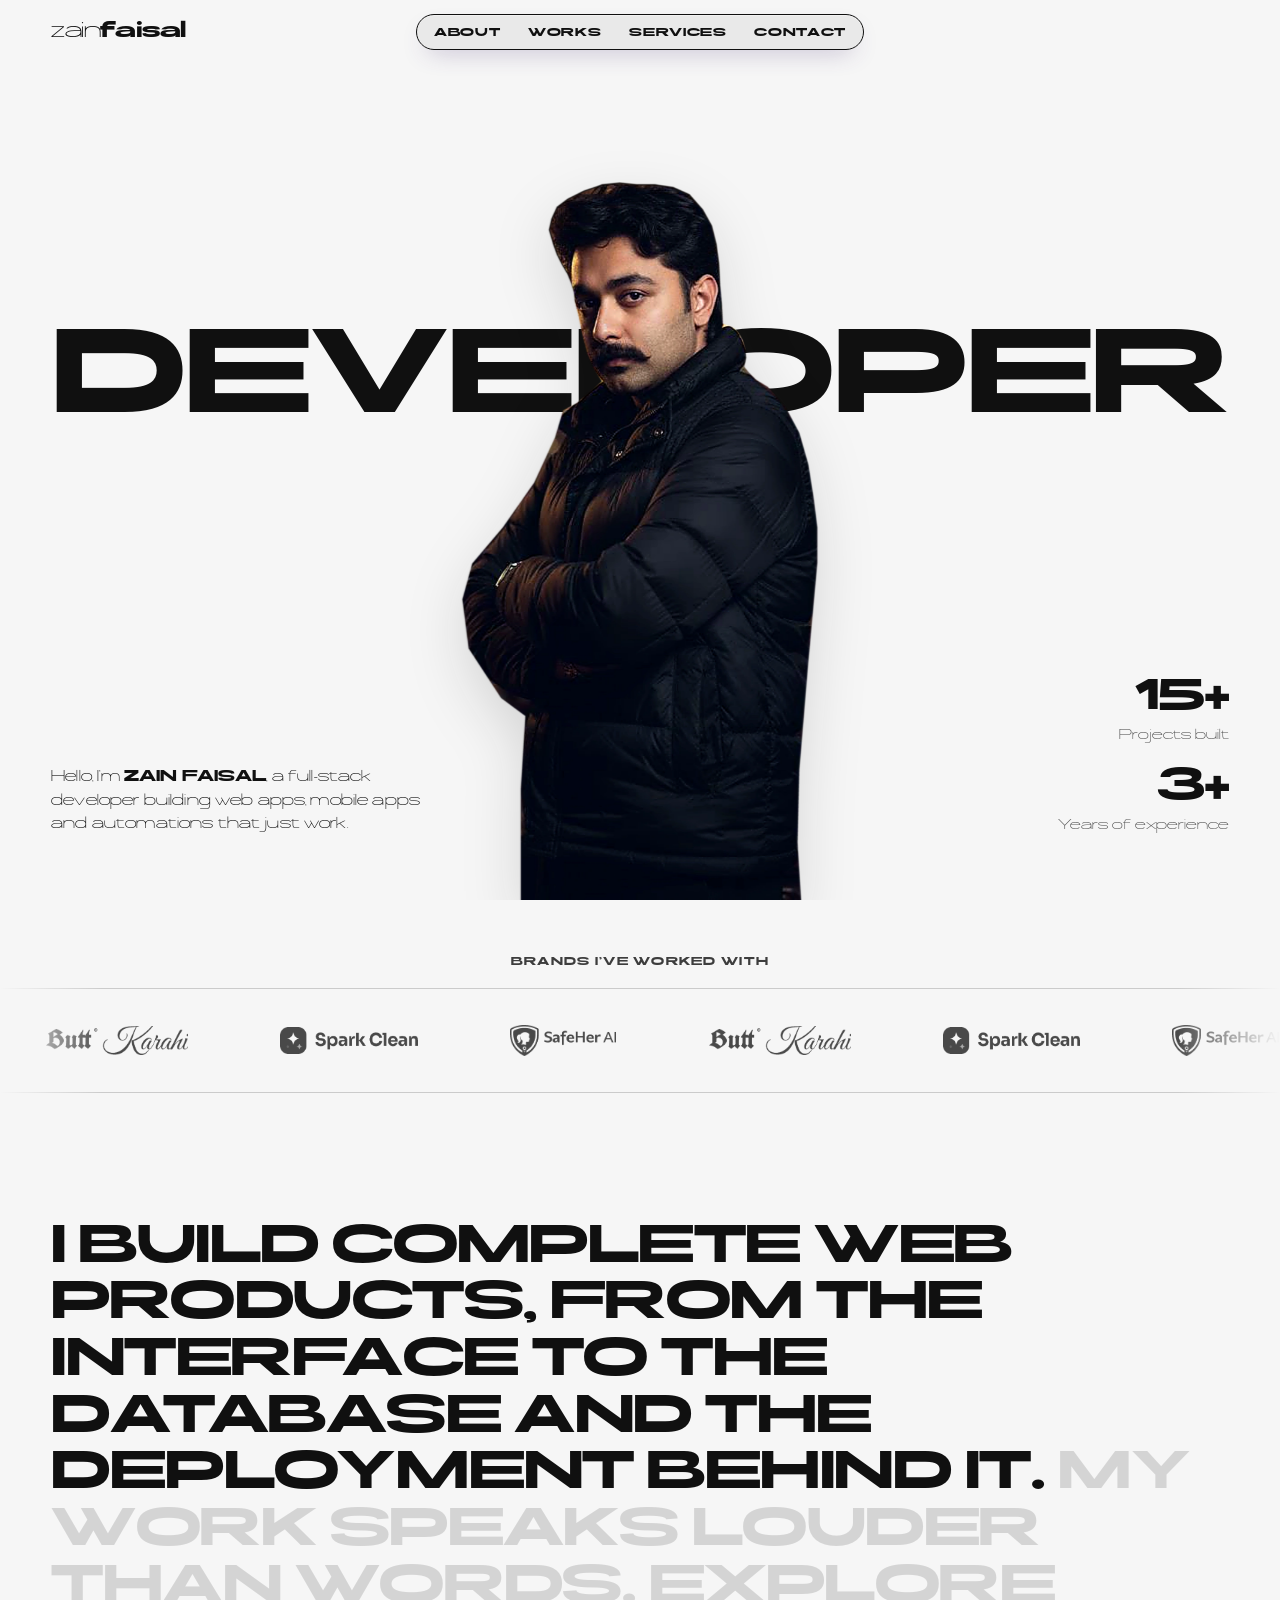
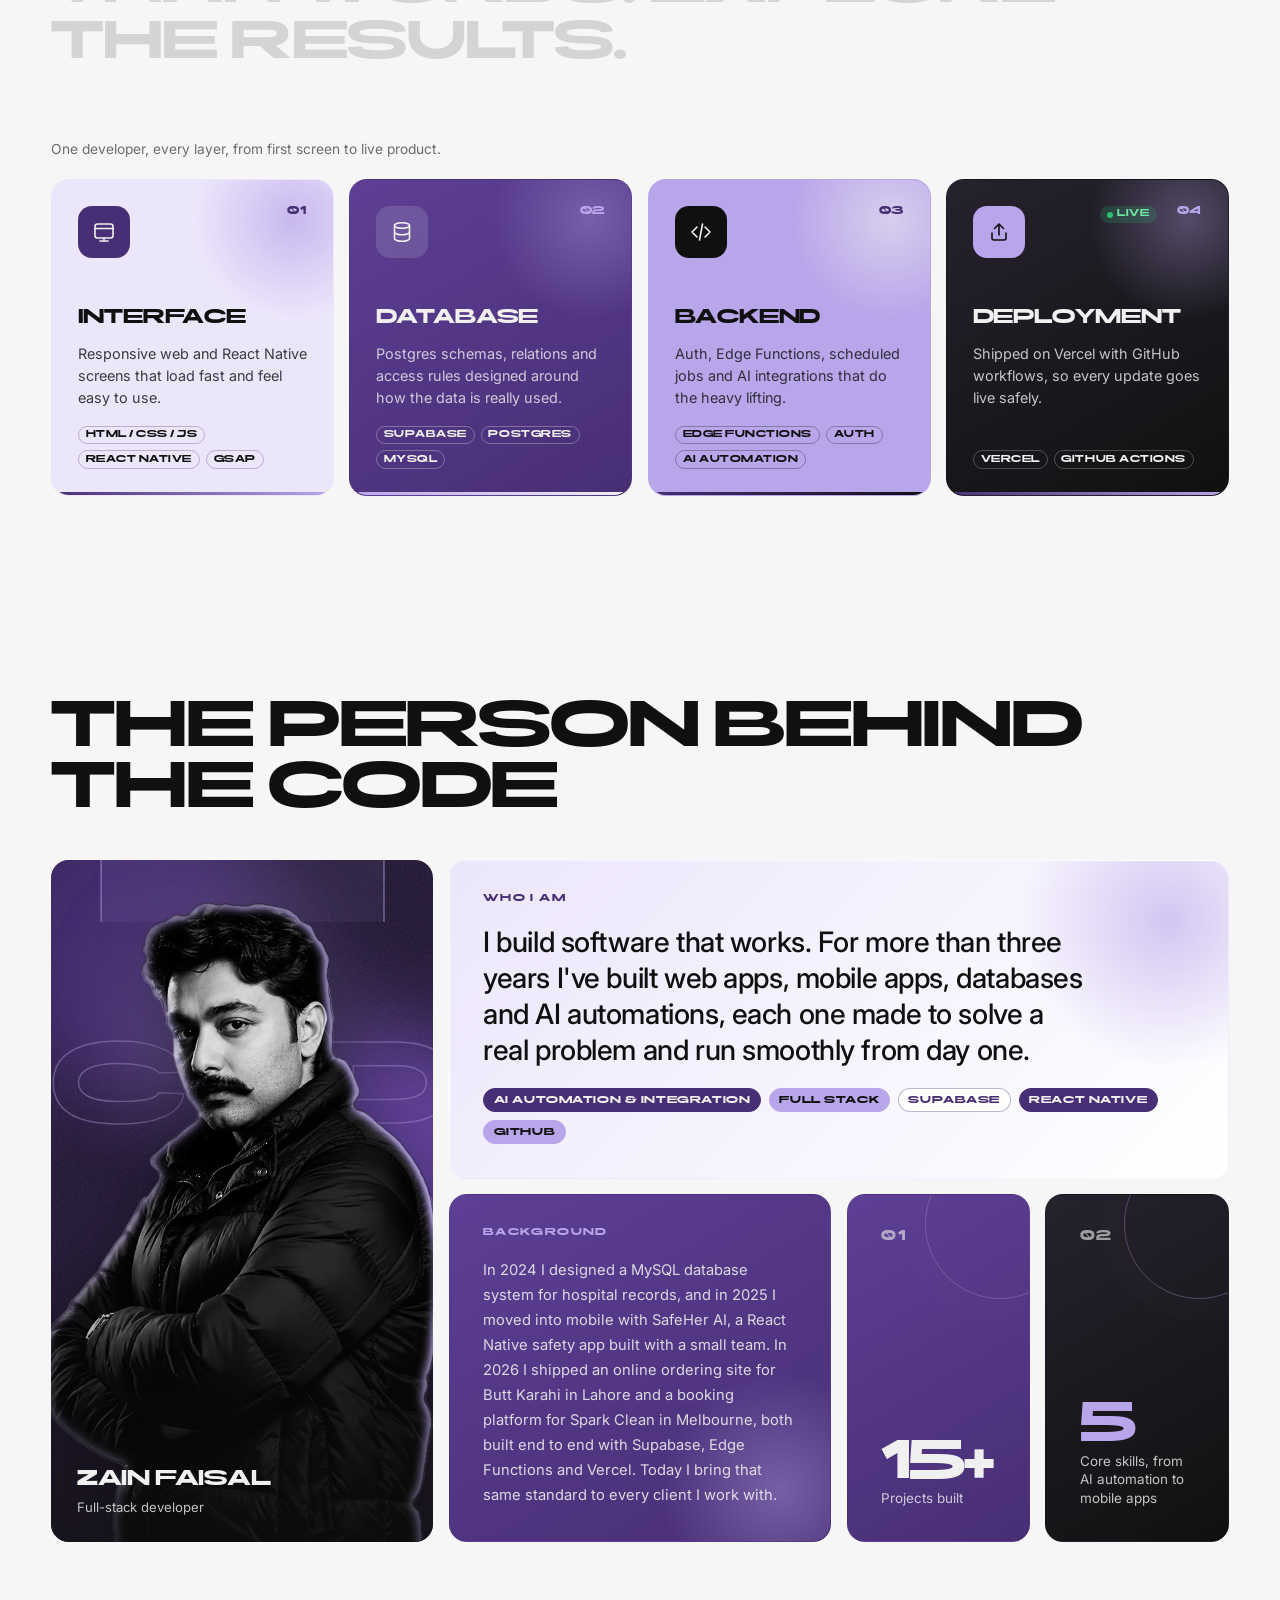
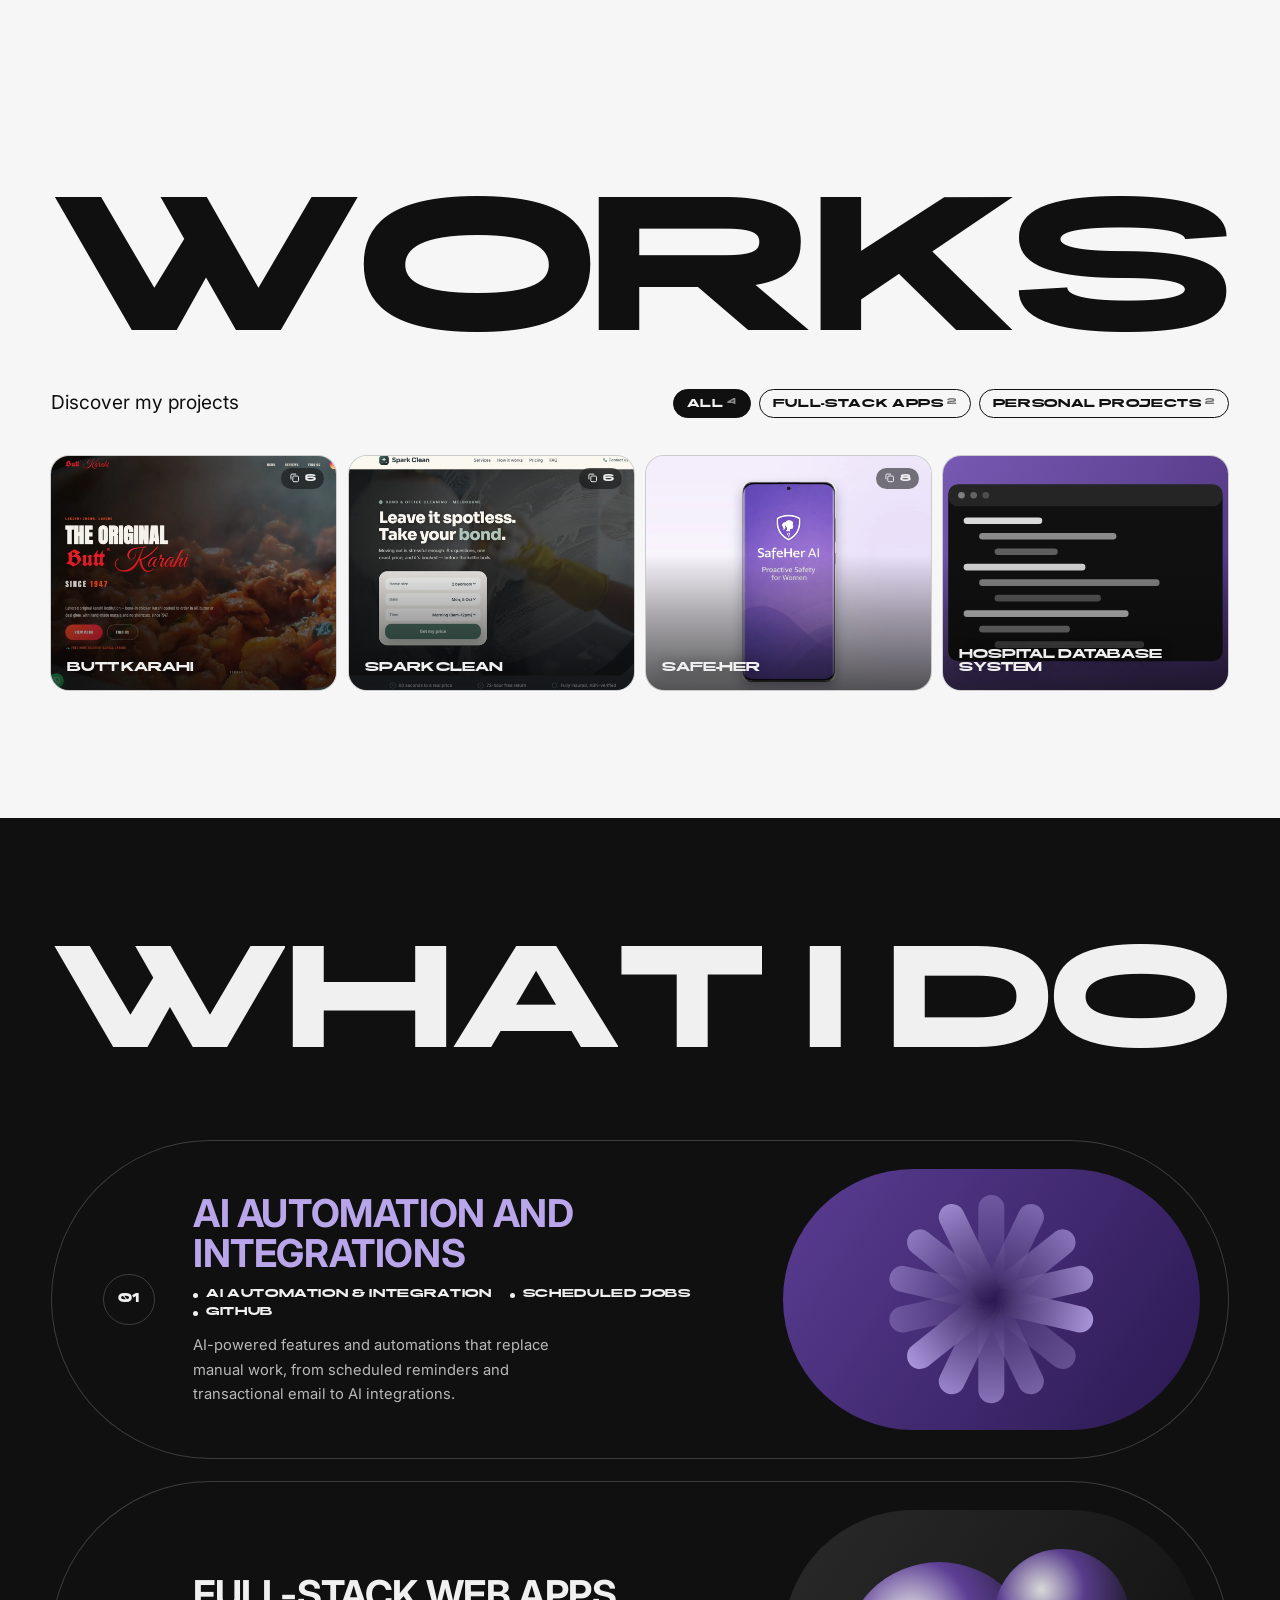
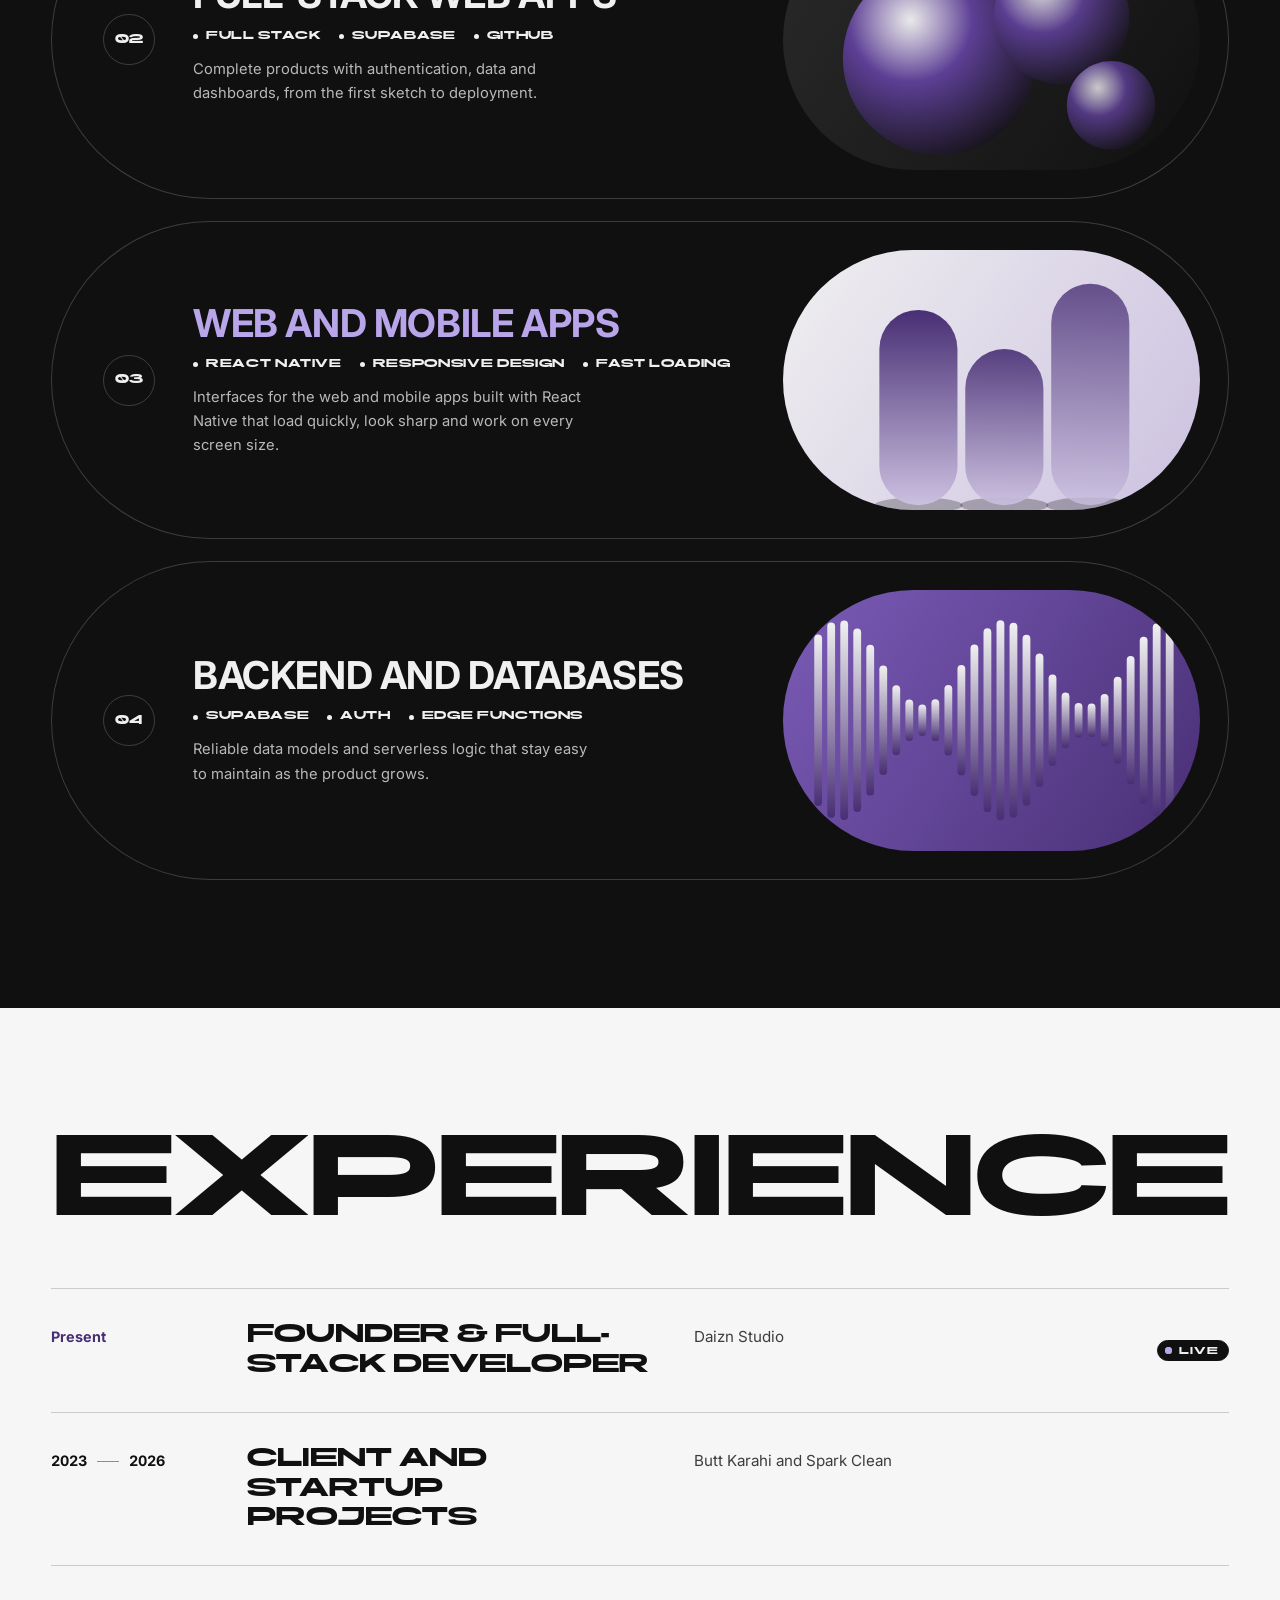
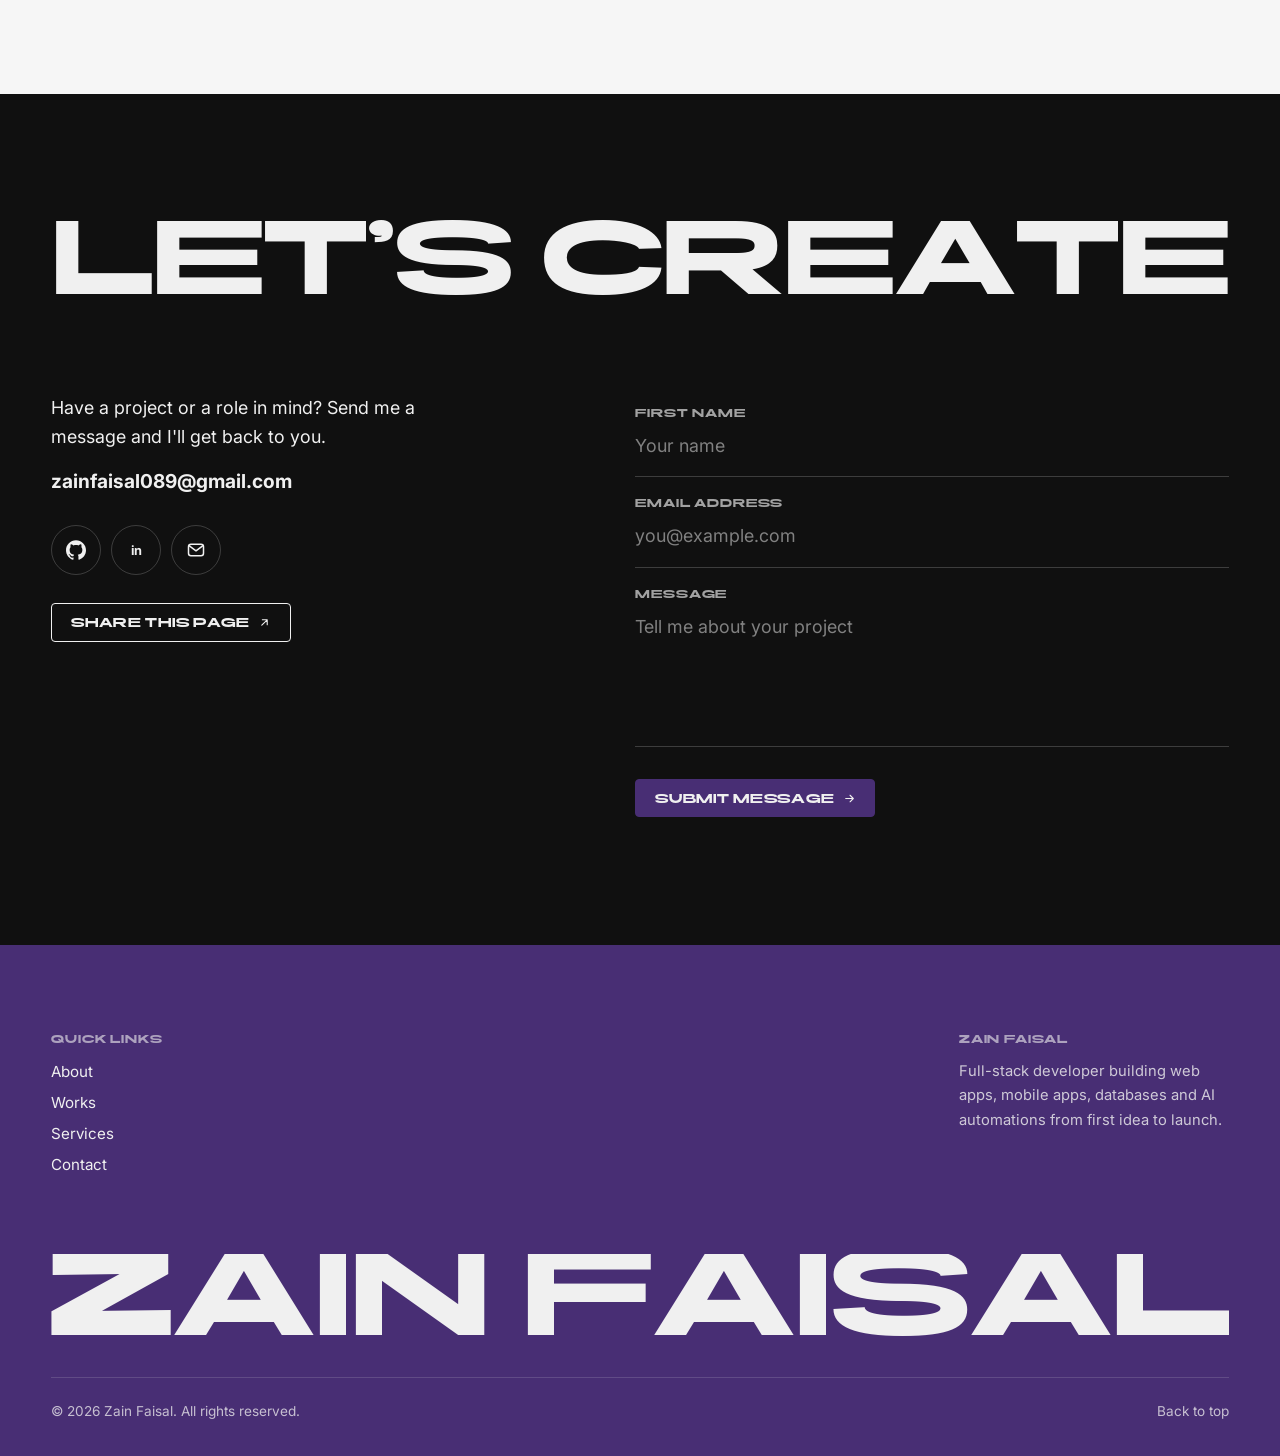
==== zain-faisal/index.html @ dfc46cae "Initial commit: daizn studio portfolio Co-Authored-By: Claude Opus 5.5 <noreply@anthropic.com>" ====
<!doctype html>
<html lang="en">
<head>
<meta charset="utf-8">
<meta name="viewport" content="width=device-width, initial-scale=1, viewport-fit=cover">
<meta name="theme-color" content="#101010">
<title>Zain Faisal | Full-stack Developer</title>
<meta name="description" content="Zain Faisal, full-stack developer: web apps, React Native mobile apps, databases and AI automation.">
<link rel="icon" href="data:image/svg+xml,%3Csvg xmlns='http://www.w3.org/2000/svg' viewBox='0 0 100 100'%3E%3Crect width='100' height='100' rx='22' fill='%23101010'/%3E%3Ctext x='50' y='64' text-anchor='middle' font-family='Arial,Helvetica,sans-serif' font-weight='700' font-size='44' fill='%23b9a5ea'%3EZF%3C/text%3E%3C/svg%3E">
<link rel="preconnect" href="https://fonts.googleapis.com">
<link rel="preconnect" href="https://fonts.gstatic.com" crossorigin>
<link href="https://fonts.googleapis.com/css2?family=Inter:wght@300;400;500;600;700&display=swap" rel="stylesheet">
<style>
@font-face{font-family:"Timun";font-weight:700;font-style:normal;font-display:block;src:url([data-uri]) format("opentype")}
@font-face{font-family:"Timun";font-weight:300;font-style:normal;font-display:block;src:url([data-uri]) format("opentype")}
:root{
  --ink:#101010;--paper:#f0f0f0;--page:#f6f6f6;--purple:#482e74;--purple-2:#5d3f95;--tint:#b9a5ea;
  --line:rgba(16,16,16,.18);--line-d:rgba(240,240,240,.2);
  --pad:clamp(18px,4vw,56px);
  --font:"Timun","Helvetica Neue",Helvetica,Arial,sans-serif;
  --font-body:"Inter",-apple-system,BlinkMacSystemFont,"Segoe UI",Roboto,Helvetica,Arial,sans-serif;
  --t0:1.75s;
  color-scheme:light;
  box-sizing:border-box;
  padding-top:env(safe-area-inset-top,0px);
  padding-bottom:env(safe-area-inset-bottom,0px);
}
html{scroll-behavior:smooth;background:var(--page);scroll-padding-top:calc(env(safe-area-inset-top,0px) + 76px)}
*,*::before,*::after{box-sizing:border-box}
body{margin:0;background:var(--page);color:var(--ink);font:400 clamp(.95rem,1.05vw,1.06rem)/1.65 var(--font-body);overflow-x:hidden;-webkit-font-smoothing:antialiased;text-rendering:optimizeLegibility}
body.lock{overflow:hidden}
a{color:inherit;text-decoration:none}
button,input,textarea{font:inherit;color:inherit}
h1,h2,h3,h4,p,ul{margin:0;padding:0}
ul{list-style:none}
[hidden]{display:none !important}
:focus-visible{outline:2px solid var(--purple-2);outline-offset:3px}
.dark :focus-visible,.violet :focus-visible,.nav :focus-visible{outline-color:var(--tint)}
::selection{background:var(--purple);color:var(--paper)}
b,strong{font-weight:700}
svg{display:block}

/* ---------- layout ---------- */
.sec{position:relative;padding:clamp(72px,10vw,140px) var(--pad)}
.wrap{max-width:1360px;margin:0 auto;width:100%}
.dark{background:var(--ink);color:var(--paper)}
.violet{background:var(--purple);color:var(--paper)}
.up{text-transform:uppercase}
.lead{font-size:clamp(1.05rem,1.5vw,1.3rem);line-height:1.6;max-width:44ch}
.small{font-size:.9rem;opacity:.75}

/* ---------- split-letter headings ---------- */
.split .ch{display:inline-block;overflow:hidden;vertical-align:top;padding:.1em .01em;margin:-.1em 0}
.split .sp{display:inline-block;width:.28em}
.split i{display:inline-block;font-style:normal;translate:0 118%;transition:translate 1s cubic-bezier(.2,.8,.2,1);transition-delay:calc(var(--k)*40ms + var(--d,0s))}
.split.in i{translate:0 0}
.gt{display:inline-block;width:max-content;max-width:none;align-self:flex-start;white-space:nowrap;font-family:var(--font);font-weight:700;text-transform:uppercase;letter-spacing:-.02em;line-height:.9;font-size:clamp(2.4rem,12vw,10rem)}
.fu{opacity:0;translate:0 18px;animation:fu .9s cubic-bezier(.2,.8,.2,1) forwards;animation-delay:calc(var(--t0) + var(--d,0s))}
@keyframes fu{to{opacity:1;translate:0 0}}

/* ---------- loader ---------- */
.loader{position:fixed;inset:0;z-index:200;background:var(--ink);color:var(--paper);display:grid;place-items:center;pointer-events:none;overflow:hidden;
  animation:ldCut 2.9s step-end both,ldOut .95s cubic-bezier(.7,0,.2,1) 2.9s forwards}
@keyframes ldOut{to{translate:0 -100%;visibility:hidden}}
/* hard colour cuts through the brand palette while the logo holds still */
@keyframes ldCut{0%{background:var(--ink);color:var(--paper)}68%{background:var(--purple);color:var(--paper)}79%{background:var(--tint);color:var(--ink)}90%,100%{background:var(--paper);color:var(--purple)}}
.ld{display:flex;align-items:center;gap:clamp(12px,2vw,22px);animation:ldZoom 1.5s linear 1.5s both}
@keyframes ldZoom{from{scale:1}to{scale:1.07}}
/* the mark: an outline traces itself, the stroke thickens inward until the shape is solid,
   then it shrinks from the centre of the screen into its place beside the wordmark (--dx set inline) */
.ld-m{height:clamp(46px,8vw,78px);width:auto;overflow:visible;fill:none;stroke:currentColor;stroke-width:4;stroke-linecap:round;stroke-linejoin:round;
  animation:ldMark .55s cubic-bezier(.7,0,.2,1) .95s both}
@keyframes ldMark{from{translate:var(--dx,0) 0;scale:2.3}to{translate:0 0;scale:1}}
.ld-m .s{stroke-dasharray:100;stroke-dashoffset:100;animation:ldDraw .6s cubic-bezier(.6,0,.3,1) .1s forwards,ldFill .4s cubic-bezier(.6,0,.3,1) .6s forwards}
.ld-m .s2{animation-delay:.22s,.68s}
@keyframes ldDraw{to{stroke-dashoffset:0}}
@keyframes ldFill{to{stroke-width:130}}
/* wordmark: letters spring up from flat in a wave, left to right */
.ld-w{display:flex;font-family:var(--font);font-size:clamp(2.4rem,7.5vw,4.8rem);line-height:1;padding:.06em 0}
.ld-w i{display:inline-block;font-style:normal;transform-origin:50% 88%;scale:1.35 .04;opacity:0;
  animation:ldWave .75s cubic-bezier(.2,.9,.25,1) forwards;animation-delay:calc(1.2s + var(--k)*.065s)}
.ld-w i.b{font-weight:700}
@keyframes ldWave{12%{opacity:1}to{scale:1 1;opacity:1}}
/* later pages in the same visit get a short version */
.loader.quick{animation:ldOut .75s cubic-bezier(.7,0,.2,1) .3s forwards}
.loader.quick *{animation:none!important}
.loader.quick .ld-m .s{stroke-dashoffset:0;stroke-width:130}
.loader.quick .ld-w i{scale:1 1;opacity:1}

/* ---------- cursor + peek ---------- */
.cur{position:fixed;left:0;top:0;width:14px;height:14px;margin:-7px 0 0 -7px;border-radius:50%;background:var(--ink);box-shadow:0 0 0 2px var(--paper);z-index:300;pointer-events:none;display:grid;place-items:center;opacity:0;transition:width .3s,height .3s,margin .3s,opacity .3s}
/* the custom cursor only shows on hover targets (View/Open labels and the process lens); the normal pointer handles the rest */
.cur.on.big,.cur.on.hwc{opacity:1}
.cur.big{width:88px;height:88px;margin:-44px 0 0 -44px;background:var(--paper);box-shadow:0 0 0 1px var(--ink)}
.cur span{font:700 .62rem var(--font);color:var(--ink);text-transform:uppercase;letter-spacing:.06em;opacity:0;transition:opacity .2s}
.cur.big span{opacity:1}
.peek{position:fixed;left:0;top:0;width:min(26vw,340px);aspect-ratio:4/3;z-index:90;pointer-events:none;border-radius:6px;overflow:hidden;opacity:0;scale:.6;transition:opacity .25s,scale .4s cubic-bezier(.2,.8,.2,1);box-shadow:0 30px 80px rgba(0,0,0,.4)}
.peek.on{opacity:1;scale:1}
.peek svg{width:100%;height:100%}

/* ---------- nav ---------- */
.nav{--fg:var(--ink);--bg:var(--paper);--bar:var(--page);position:fixed;top:0;left:0;right:0;z-index:100;display:flex;align-items:center;justify-content:space-between;gap:16px;padding:calc(env(safe-area-inset-top,0px) + 14px) var(--pad) 14px;background:var(--bar);color:var(--fg);transition:color .3s,background .3s}
.nav.inv{--fg:var(--paper);--bg:var(--ink);--bar:var(--ink)}
.nav.vio{--bar:var(--purple)}
.logo{display:flex;align-items:center;gap:10px}
.logo svg{height:26px;width:auto;fill:currentColor}
.wm{display:inline-flex;align-items:baseline;line-height:1;letter-spacing:-.02em;font-family:var(--font)}
.wm .th{font-weight:300}.wm .bd{font-weight:700}
.logo .wm{font-size:1.35rem}
.links{position:relative;display:flex;gap:2px;padding:4px;border:1px solid var(--fg);border-radius:999px;background:color-mix(in srgb,var(--fg) 6%,transparent);box-shadow:0 10px 26px -12px rgba(72,46,116,.45),inset 0 1px 0 rgba(255,255,255,.4);animation:navIn .8s cubic-bezier(.2,.8,.2,1) both;transition:border-color .3s,background .3s}
.links a{position:relative;z-index:1;padding:.8em 1.15em .44em;border-radius:999px;font:700 .7rem var(--font);text-transform:uppercase;letter-spacing:.06em;transition:color .3s}
.links.js a.on{color:var(--paper)}
.links:not(.js) a.active{background:var(--purple);color:var(--paper)}
.nav-ind{position:absolute;z-index:0;top:4px;bottom:4px;left:0;width:0;border-radius:999px;background:linear-gradient(135deg,var(--purple),#6d49ad);box-shadow:0 8px 18px -6px rgba(72,46,116,.7);opacity:0;transition:transform .5s cubic-bezier(.34,1.35,.5,1),width .5s cubic-bezier(.34,1.35,.5,1),opacity .3s,background .3s}
.nav-ind.show{opacity:1}
.nav.inv .nav-ind,.nav.vio .nav-ind{background:var(--paper);box-shadow:0 8px 18px -6px rgba(0,0,0,.45)}
.nav.inv .links.js a.on,.nav.vio .links.js a.on{color:var(--ink)}
.nbtn{--sw:var(--purple);--swt:var(--paper);position:relative;overflow:hidden;isolation:isolate;display:inline-flex;align-items:center;gap:.7em;padding:.93em 1.2em .77em 1.5em;border:1px solid var(--fg);border-radius:999px;font:700 .7rem var(--font);text-transform:uppercase;letter-spacing:.06em;background:none;color:var(--fg);cursor:pointer;transition:color .35s,border-color .35s,box-shadow .35s,transform .35s cubic-bezier(.2,.8,.2,1)}
.nbtn::before{content:"";position:absolute;inset:-1px;z-index:-1;border-radius:inherit;background:linear-gradient(135deg,var(--sw),#6d49ad);transform:translateY(102%);transition:transform .5s cubic-bezier(.2,.8,.2,1)}
.nbtn::after{content:"";position:absolute;top:0;bottom:0;left:-70%;width:40%;z-index:-1;background:linear-gradient(100deg,transparent,color-mix(in srgb,var(--sw) 30%,transparent),transparent);transform:skewX(-20deg);animation:nbShine 5s ease-in-out 1.5s infinite}
.nbtn:hover,.nbtn:focus-visible{color:var(--swt);border-color:var(--sw);box-shadow:0 12px 26px -8px rgba(72,46,116,.6);transform:translateY(-2px)}
.nbtn:hover::before,.nbtn:focus-visible::before{transform:translateY(0)}
.nbtn:hover::after{animation:none;opacity:0}
.nbtn .na{flex:none;width:1.2em;height:1.2em;stroke:currentColor;fill:none;stroke-width:2.2;stroke-linecap:round;stroke-linejoin:round;transition:transform .45s cubic-bezier(.2,.8,.2,1)}
.nbtn:hover .na{transform:translate(3px,-3px)}
.nbtn:hover .na.dn{transform:translateY(3px)}
.nav.inv .nbtn,.nav.vio .nbtn{--sw:var(--paper);--swt:var(--ink)}
@keyframes navIn{from{opacity:0;translate:0 -10px;scale:.96}}
@keyframes nbShine{0%,60%{left:-70%}100%{left:140%}}
@media (prefers-reduced-motion:reduce){.links{animation:none}.nav-ind,.nbtn,.nbtn::before,.nbtn .na{transition:none}.nbtn::after{animation:none;display:none}}
.nav.vio .links{--fg:var(--paper)}
.nav-r{display:flex;align-items:center;gap:10px}
.menu-btn{--sw:var(--purple);--swt:var(--paper);position:relative;overflow:hidden;isolation:isolate;display:none;align-items:center;gap:.6em;height:44px;padding:0 1.15em 0 1.4em;border:1px solid var(--fg);border-radius:999px;background:none;color:var(--fg);cursor:pointer;font:700 .7rem var(--font);text-transform:uppercase;letter-spacing:.06em;transition:color .35s,border-color .35s,box-shadow .35s,transform .35s cubic-bezier(.2,.8,.2,1)}
.menu-btn::before{content:"";position:absolute;inset:-1px;z-index:-1;border-radius:inherit;background:linear-gradient(135deg,var(--sw),#6d49ad);transform:translateY(102%);transition:transform .5s cubic-bezier(.2,.8,.2,1)}
.menu-btn::after{content:"";position:absolute;top:0;bottom:0;left:-70%;width:40%;z-index:-1;background:linear-gradient(100deg,transparent,color-mix(in srgb,var(--sw) 30%,transparent),transparent);transform:skewX(-20deg);animation:nbShine 5s ease-in-out 1.5s infinite}
.menu-btn:active{transform:scale(.96)}
.menu-btn[aria-expanded="true"]{color:var(--swt);border-color:var(--sw);box-shadow:0 12px 26px -8px rgba(72,46,116,.6)}
.menu-btn[aria-expanded="true"]::before{transform:translateY(0)}
.menu-btn[aria-expanded="true"]::after{animation:none;opacity:0}
.menu-btn svg{transition:transform .45s cubic-bezier(.2,.8,.2,1)}
.menu-btn span{position:relative;top:.18em}
.menu-btn[aria-expanded="true"] .mi-c{animation:mbSpin .5s cubic-bezier(.2,.8,.2,1)}
@media (hover:hover){.menu-btn:hover,.menu-btn:focus-visible{color:var(--swt);border-color:var(--sw);box-shadow:0 12px 26px -8px rgba(72,46,116,.6);transform:translateY(-2px)}.menu-btn:hover::before,.menu-btn:focus-visible::before{transform:translateY(0)}.menu-btn:hover::after{animation:none;opacity:0}.menu-btn:hover .mi-o{transform:scaleX(.78)}}
.nav.inv .menu-btn,.nav.vio .menu-btn{--sw:var(--paper);--swt:var(--ink)}
.nav.inv .menu-btn::before,.nav.vio .menu-btn::before,.nav.inv .nbtn::before,.nav.vio .nbtn::before{background:var(--paper)}
@keyframes mbSpin{from{rotate:-90deg;scale:.4}}
@media (prefers-reduced-motion:reduce){.menu-btn,.menu-btn::before,.menu-btn svg{transition:none}.menu-btn::after{animation:none;display:none}.menu-btn .mi-c{animation:none!important}}
.menu-btn .mt-c,.menu-btn .mi-c,.menu-btn[aria-expanded="true"] .mt-o,.menu-btn[aria-expanded="true"] .mi-o{display:none}
.menu-btn[aria-expanded="true"] .mt-c{display:inline}
.menu-btn[aria-expanded="true"] .mi-c{display:block}
.menu-btn svg{width:18px;height:18px;stroke:currentColor;fill:none;stroke-width:2;stroke-linecap:round}
.menu{position:fixed;inset:0;z-index:90;background:var(--ink);color:var(--paper);display:flex;flex-direction:column;justify-content:center;gap:6px;padding:100px var(--pad) 40px;translate:0 -100%;visibility:hidden;transition:translate .75s cubic-bezier(.7,0,.2,1),visibility 0s .75s}
.menu.open{translate:0 0;visibility:visible;transition:translate .75s cubic-bezier(.7,0,.2,1),visibility 0s}
.menu a,.menu button{display:block;text-align:left;background:none;border:0;padding:0;cursor:pointer;font:700 clamp(2rem,10vw,4.2rem)/1.15 var(--font);text-transform:uppercase}
.menu .sub{margin-top:24px;font:300 1rem var(--font);opacity:.7;text-transform:none}

/* ---------- buttons ---------- */
.btn{display:inline-flex;align-items:center;justify-content:center;gap:.7em;padding:1.17em 1.6em .83em;text-align:center;border:1px solid currentColor;border-radius:4px;font:700 .74rem var(--font);text-transform:uppercase;letter-spacing:.06em;cursor:pointer;background:none;color:inherit;transition:background .3s,color .3s,border-color .3s}
.btn svg{flex:none;margin-top:-.34em;width:1.1em;height:1.1em;stroke:currentColor;fill:none;stroke-width:2;stroke-linecap:round;stroke-linejoin:round}
.btn:hover{background:var(--ink);color:var(--paper);border-color:var(--ink)}
.dark .btn:hover,.violet .btn:hover{background:var(--paper);color:var(--ink);border-color:var(--paper)}
.btn.fill{background:var(--purple);color:var(--paper);border-color:var(--purple)}
.btn.fill:hover{background:var(--ink);border-color:var(--ink);color:var(--paper)}
.violet .btn.fill{background:var(--paper);color:var(--ink);border-color:var(--paper)}
.violet .btn.fill:hover{background:var(--ink);color:var(--paper);border-color:var(--ink)}
.dark .btn.fill:hover{background:var(--paper);color:var(--ink);border-color:var(--paper)}
.btns{display:flex;flex-wrap:wrap;gap:12px}

/* ---------- hero (person) ---------- */
.hero{position:relative;min-height:max(100svh,680px);padding:0 var(--pad);overflow:hidden}
.hword{position:absolute;left:var(--pad);right:var(--pad);top:37%;z-index:1;will-change:translate}
.hword h1{display:inline-block;width:max-content;white-space:nowrap;margin:0;font-family:var(--font);font-weight:700;text-transform:uppercase;letter-spacing:-.02em;line-height:.85;font-size:clamp(2.4rem,9vw,9rem)}
.fig{position:absolute;left:50%;bottom:0;z-index:2;height:80%;translate:calc(-50% + var(--px,0px)) var(--py,0px);pointer-events:none;animation:figIn 1.3s cubic-bezier(.2,.8,.2,1) calc(var(--t0) + .1s) both,figBob 6.5s ease-in-out calc(var(--t0) + 1.5s) infinite}
.fig svg,.fig img{height:100%;width:auto;fill:var(--purple);object-fit:contain;filter:drop-shadow(0 22px 28px rgba(16,16,16,.14))}
@keyframes figIn{from{translate:calc(-50% + var(--px,0px)) 14%;opacity:0}to{translate:calc(-50% + var(--px,0px)) var(--py,0px);opacity:1}}
@keyframes figBob{0%,100%{scale:1}50%{scale:1.012}}
@media (prefers-reduced-motion:reduce){.fig{animation:figIn .01s linear both}}
.hello{position:absolute;left:var(--pad);bottom:clamp(30px,7vh,70px);z-index:3;max-width:min(400px,38vw);font-family:var(--font);font-weight:300;font-size:clamp(.92rem,1.15vw,1.1rem);line-height:1.6;letter-spacing:.01em}
.hello b{font-weight:700;text-transform:uppercase}
.hstats{position:absolute;right:var(--pad);bottom:clamp(30px,7vh,70px);z-index:3;display:grid;gap:20px;text-align:right}
.hstats b{display:block;font-family:var(--font);font-size:clamp(1.8rem,3.4vw,3rem);line-height:1;font-weight:700}
.hstats span{font-family:var(--font);font-size:.85rem;opacity:.75}
.hint{position:absolute;left:50%;bottom:22px;translate:-50% 0;z-index:3;display:flex;flex-direction:column;align-items:center;gap:8px;font:700 .62rem var(--font);text-transform:uppercase;letter-spacing:.1em}
.hint i{width:1px;height:38px;background:var(--ink);transform-origin:top;animation:cue 2.2s ease-in-out infinite}
@keyframes cue{0%{scale:1 0}50%{scale:1 1}100%{scale:1 0;translate:0 38px}}

/* ---------- hero (company) ---------- */
.hero-co{position:relative;min-height:max(100svh,680px);padding:0 var(--pad);overflow:hidden;display:flex;flex-direction:column;justify-content:center}
.co-top{position:absolute;left:var(--pad);right:var(--pad);top:calc(env(safe-area-inset-top,0px) + 96px);display:flex;justify-content:space-between;gap:20px;font-size:clamp(.9rem,1.1vw,1.05rem)}
.co-top p{max-width:26ch}
.co-word{position:relative;z-index:1;will-change:translate}
.co-word h1{display:inline-block;width:max-content;white-space:nowrap;font-family:var(--font);font-size:clamp(3rem,20vw,16rem);line-height:.82;letter-spacing:-.03em}
.co-word .split .ch{padding:.14em .01em;margin:-.14em 0}
.co-word h1 .t i{font-weight:300}
.co-word h1 .b i{font-weight:700}
.studio{display:flex;justify-content:space-between;width:100%;margin-top:.5em;font-size:calc(var(--fit,100px)*.14);font-weight:300;line-height:1;text-transform:lowercase;padding-right:.05em}
.studio span{display:inline-block;translate:0 130%;overflow:visible;transition:translate .9s cubic-bezier(.2,.8,.2,1);transition-delay:calc(var(--k)*70ms + .6s)}
.studio-w{overflow:hidden;padding-bottom:.15em}
.hero-co.in .studio span{translate:0 0}
.cobr{display:flex;align-items:center;gap:16px}
.co-badge{width:64px;aspect-ratio:1;background:var(--purple);display:grid;place-items:center;border-radius:4px;animation:float 7s ease-in-out infinite;flex:none}
.co-badge svg{height:56%;width:auto;fill:var(--paper)}
@keyframes float{50%{translate:0 -14px;rotate:3deg}}
.co-bot{position:absolute;left:var(--pad);right:var(--pad);bottom:clamp(26px,5vh,54px);display:flex;justify-content:space-between;align-items:flex-end;gap:20px;flex-wrap:wrap}


/* ---------- company hero: giant word, headline, burst ---------- */
.h2c{position:relative;min-height:max(100svh,680px);overflow:hidden;background-color:var(--page);background-image:repeating-linear-gradient(90deg,rgba(16,16,16,.06) 0 1px,transparent 1px calc(100% / 12))}
.h2c #burst{position:absolute;inset:0;width:100%;height:100%;z-index:0}
.gw{position:absolute;left:50%;top:54%;z-index:1;translate:calc(-50% + var(--gx,0px)) -50%;white-space:nowrap;color:var(--tint);font-size:34vw;line-height:.8;letter-spacing:-.03em;pointer-events:none;user-select:none;will-change:translate}
.gw.split .ch{padding:.16em .01em;margin:-.16em 0}
.gw .t i{font-weight:300}.gw .b i{font-weight:700}
.hl{position:absolute;left:0;right:0;top:50%;translate:0 -50%;z-index:2;text-align:center;padding:0 var(--pad);pointer-events:none}
.hl h1{margin:0;font-weight:700;font-size:clamp(1.3rem,3.6vw,3.5rem);line-height:1.14;letter-spacing:-.02em;text-wrap:balance}
.hl .ln{display:block}
.hl .w{display:inline-block;overflow:hidden;vertical-align:top;padding:.1em .02em;margin:-.1em 0}
.hl .w i{display:inline-block;font-style:normal;translate:0 118%;transition:translate .9s cubic-bezier(.2,.8,.2,1);transition-delay:calc(var(--k)*70ms + .55s)}
.h2c.in .hl .w i{translate:0 0}
.vs{position:absolute;left:calc(var(--pad)*.5);top:50%;translate:0 -50%;z-index:3;display:flex;gap:26px;writing-mode:vertical-rl;rotate:180deg;font:700 .62rem var(--font);text-transform:uppercase;letter-spacing:.12em}
.vs a{opacity:.7;transition:opacity .3s,color .3s}
.vs a:hover{opacity:1;color:var(--purple)}
.orb{position:absolute;inset:0;z-index:3;pointer-events:none}
.oc{position:absolute;left:0;top:0;width:clamp(42px,4.4vw,60px);aspect-ratio:1;border-radius:50%;background:var(--paper);border:1px solid var(--ink);color:var(--ink);display:grid;place-items:center;pointer-events:auto;opacity:0;transition:background .3s,color .3s,border-color .3s;will-change:transform}
.oc svg{width:44%;height:44%}
.oc:hover{background:var(--purple);color:var(--paper);border-color:var(--purple)}
.oc span{position:absolute;top:calc(100% + 10px);left:50%;translate:-50% 0;white-space:nowrap;font:700 .6rem var(--font);text-transform:uppercase;letter-spacing:.08em;background:var(--ink);color:var(--paper);padding:.55em .9em;border-radius:4px;opacity:0;pointer-events:none;transition:opacity .3s}
.oc:hover span{opacity:1}
.hb{position:absolute;left:0;right:0;bottom:clamp(28px,6vh,58px);z-index:4;display:flex;justify-content:center;gap:12px;flex-wrap:wrap;padding:0 var(--pad)}
@media (max-width:900px){.vs{display:none}}
@media (max-width:640px){.hl h1{font-size:clamp(1.25rem,5.6vw,1.8rem)}.hb{flex-direction:column;align-items:center;bottom:26px}}
@media (prefers-reduced-motion:reduce){.hl .w i{translate:0 0}}

/* ---------- company hero (static, photo slot) ---------- */
.nav.top{background:transparent}
.h3{position:relative;height:100svh;min-height:640px;overflow:hidden;background:var(--page);color:var(--ink)}
.h3-photo{position:absolute;top:0;right:0;bottom:0;width:46%;background:#dcd8e6;z-index:0;display:grid;place-items:center}
.h3-photo img{position:absolute;inset:0;width:100%;height:100%;object-fit:cover}
.h3-slot{display:flex;flex-direction:column;align-items:center;gap:14px;color:rgba(16,16,16,.42);font-size:.85rem;text-align:center;padding:0 24px}
.h3-slot svg{width:46px;height:46px;stroke:currentColor;fill:none;stroke-width:1.3;stroke-linecap:round;stroke-linejoin:round}
.h3-shape{position:absolute;z-index:1;height:112%;width:auto;top:-6%;left:47%;translate:-50% 0;rotate:-6deg;fill:var(--tint);pointer-events:none}
.h3-text{position:absolute;z-index:2;left:clamp(24px,8vw,130px);top:50%;translate:0 -50%;max-width:min(46%,640px);padding-top:30px}
.h3-text h1{margin:0;font-size:clamp(1.6rem,3.5vw,3.5rem);line-height:1.16;font-weight:300;letter-spacing:-.02em}
.h3-text h1 b{font-weight:700}
.h3-badges{position:absolute;z-index:3;right:clamp(16px,2.4vw,34px);bottom:clamp(16px,2.4vw,34px);display:flex;gap:16px}
.h3-b{width:clamp(96px,9vw,128px);aspect-ratio:1;border-radius:50%;background:var(--paper);box-shadow:0 0 0 4px var(--purple);display:flex;flex-direction:column;align-items:center;justify-content:center;gap:4px;text-align:center;transition:background .3s,color .3s}
.h3-b small{font:700 .52rem var(--font);text-transform:uppercase;letter-spacing:.1em;opacity:.65}
.h3-b b{font-size:clamp(.8rem,1vw,1rem);font-weight:700}
.h3-b svg{width:16px;height:16px;stroke:currentColor;fill:none;stroke-width:2;stroke-linecap:round;stroke-linejoin:round}
.h3-b:hover{background:var(--purple);color:var(--paper)}
@media (max-width:760px){
  .h3-photo{width:100%;top:auto;height:44%}
  .h3-shape{left:74%;top:-4%;height:74%}
  .h3-text{top:16%;translate:0 0;max-width:88%;padding-top:70px}
  .h3-text h1{font-size:clamp(1.5rem,7vw,2.2rem)}
  .h3-badges{gap:10px}
  .h3-b{width:100px}
  .h3-b small{font-size:.44rem;letter-spacing:.06em}
  .h3-b b{font-size:.76rem}
}

/* ---------- statement + numbers ---------- */
.st{font-family:var(--font);font-weight:700;text-transform:uppercase;font-size:clamp(1.5rem,4.1vw,4rem);line-height:1.08;letter-spacing:-.01em}
.st .w{opacity:.14;transition:opacity .35s}
.st .w.on{opacity:1}
.st-s{margin:clamp(28px,4vw,56px) 0 0 auto;max-width:38ch}

/* ---------- about ---------- */
.portrait{position:relative;aspect-ratio:4/5;background:var(--purple);border-radius:6px;overflow:hidden}
.portrait svg{position:absolute;left:50%;bottom:0;height:68%;width:auto;fill:var(--paper);translate:-50% 0}
.portrait img{position:absolute;inset:0;width:100%;height:100%;object-fit:cover;transform-origin:52% 38%;animation:kenburns 17s ease-in-out infinite alternate;opacity:0;animation-fill-mode:forwards}
.portrait.in img{animation:portraitIn 1.1s cubic-bezier(.2,.8,.2,1) forwards,kenburns 17s ease-in-out 1.1s infinite alternate}
.portrait::after{content:"";position:absolute;inset:0;background:linear-gradient(155deg,rgba(72,46,116,.22),rgba(72,46,116,0) 55%);pointer-events:none;mix-blend-mode:multiply}
@keyframes kenburns{from{scale:1.04}to{scale:1.13}}
@keyframes portraitIn{from{opacity:0;scale:1.22}to{opacity:1;scale:1.04}}
@media (prefers-reduced-motion:reduce){.portrait img{animation:none !important;opacity:1;scale:1.04}}

/* ---------- marquee band ---------- */
.mqb{overflow:hidden;padding:clamp(18px,3vw,34px) 0}
.mqb .track{display:flex;width:max-content;animation:mq 46s linear infinite}
.mqb.rev .track{animation-direction:reverse}
.mqb:hover .track{animation-play-state:paused}
@keyframes mq{to{translate:-50% 0}}
.mqi{display:flex;align-items:center;gap:clamp(18px,3vw,44px);padding-right:clamp(18px,3vw,44px);white-space:nowrap;font-size:clamp(2rem,6vw,5rem);line-height:1.1;font-weight:700;text-transform:uppercase;letter-spacing:-.02em}
.mqi svg{height:.75em;width:auto;fill:currentColor;flex:none}

/* ---------- works ---------- */
.w-head{display:flex;flex-direction:column;gap:18px}
.w-lead{display:flex;justify-content:space-between;align-items:flex-end;flex-wrap:wrap;gap:20px}
.filters{display:flex;flex-wrap:wrap;gap:8px}
.chip{padding:.83em 1.2em .47em;border:1px solid currentColor;border-radius:999px;background:none;cursor:pointer;font:700 .68rem var(--font);text-transform:uppercase;letter-spacing:.06em;transition:background .3s,color .3s,border-color .3s}
.chip:hover{border-color:var(--purple);color:var(--purple)}
.chip.on{background:var(--ink);color:var(--paper);border-color:var(--ink)}
.dark .chip:hover{border-color:var(--tint);color:var(--tint)}
.dark .chip.on{background:var(--paper);color:var(--ink);border-color:var(--paper)}
.rows{margin-top:clamp(26px,4vw,50px);counter-reset:r;border-bottom:1px solid var(--line)}
.dark .rows{border-color:var(--line-d)}
.row{position:relative;display:grid;grid-template-columns:3.4rem minmax(0,1fr) minmax(0,13rem) max-content;align-items:center;gap:20px;padding:clamp(18px,2.4vw,30px) 0;border-top:1px solid var(--line);cursor:pointer;transition:padding .45s cubic-bezier(.2,.8,.2,1),background .35s,color .35s;counter-increment:r}
.dark .row{border-color:var(--line-d)}
.row .n::before{content:counter(r,decimal-leading-zero);font-weight:700;font-size:.85rem;opacity:.55}
.row .t{font-family:var(--font);font-weight:700;text-transform:uppercase;font-size:clamp(1.1rem,2.5vw,2.2rem);line-height:1.1;letter-spacing:-.01em}
.row .c{font-size:.92rem}
.row .y{text-align:right;font-weight:700;font-size:clamp(.95rem,1.7vw,1.5rem)}
.row .thm{display:none}
.row:hover,.row:focus-visible{padding-left:clamp(12px,2vw,26px);padding-right:clamp(12px,2vw,26px);background:var(--purple);color:var(--paper);outline:none}

/* ---------- services (pill cards) ---------- */
.svc h2.gt{margin-bottom:0}
.stack{margin-top:clamp(34px,5vw,74px);display:grid;gap:22px}
.pcard{position:sticky;top:calc(env(safe-area-inset-top,0px) + 84px + var(--i)*16px);display:grid;grid-template-columns:auto minmax(0,1fr) minmax(0,38%);align-items:center;gap:clamp(16px,3vw,44px);min-height:clamp(210px,24vw,290px);padding:clamp(18px,2.2vw,28px) clamp(18px,2.2vw,28px) clamp(18px,2.2vw,28px) clamp(26px,4vw,64px);border:1px solid var(--line-d);border-radius:999px;background:var(--ink)}
.pcard .no{width:clamp(38px,4vw,54px);aspect-ratio:1;border:1px solid var(--line-d);border-radius:50%;display:grid;place-items:center;font:700 .8rem var(--font)}
.pcard h3{font-size:clamp(1.3rem,3vw,2.7rem);line-height:1.05;font-weight:700;text-transform:uppercase;letter-spacing:-.01em;color:var(--tint)}
.pcard:nth-child(even) h3{color:var(--paper)}
.dots{display:flex;flex-wrap:wrap;gap:6px 18px;margin-top:16px;font:700 .68rem var(--font);text-transform:uppercase;letter-spacing:.06em}
.dots li{display:flex;align-items:center;gap:8px}
.dots li::before{content:"";width:5px;height:5px;border-radius:50%;background:currentColor}
.pcard p{margin-top:14px;font-size:.92rem;opacity:.75;max-width:44ch}
.pa{aspect-ratio:16/10;border-radius:999px;overflow:hidden}
.pa svg{width:100%;height:100%}

/* ---------- experience ---------- */
.xp{margin-top:clamp(26px,4vw,50px);border-bottom:1px solid var(--line)}
.xr{display:grid;grid-template-columns:minmax(0,11rem) minmax(0,1fr) minmax(0,1fr) 5.5rem;gap:20px;align-items:baseline;padding:clamp(20px,2.6vw,32px) 0;border-top:1px solid var(--line);transition:padding .4s cubic-bezier(.2,.8,.2,1),color .3s}
.xr:hover{padding-left:16px;color:var(--purple)}
.xr .y{display:flex;flex-direction:column;gap:6px;font-weight:700;font-size:.9rem;font-variant-numeric:tabular-nums}
.xr .yr{display:flex;align-items:center;gap:10px}
.xr .yr i{width:22px;height:1px;background:currentColor;opacity:.45}
.xr.now .yr b:last-child{color:var(--purple)}
.xl{justify-self:end;align-self:center;display:inline-flex;align-items:center;gap:7px;padding:.6em .85em .35em .7em;border-radius:999px;border:1px solid var(--ink);background:var(--ink);color:var(--paper);font:700 .62rem/1 var(--font);text-transform:uppercase;letter-spacing:.1em;white-space:nowrap}
.xl i{position:relative;top:-.12em;width:7px;height:7px;border-radius:50%;background:var(--tint)}
.xl i::after{content:"";position:absolute;inset:0;border-radius:50%;background:var(--tint);animation:xlp 1.8s ease-out infinite}
@keyframes xlp{from{transform:scale(1);opacity:.7}to{transform:scale(3);opacity:0}}
@media (prefers-reduced-motion:reduce){.xl i::after{animation:none}}
.xr .r{font-family:var(--font);font-weight:700;text-transform:uppercase;font-size:clamp(1.05rem,2vw,1.7rem);line-height:1.15}
.xr .o{font-size:.95rem;opacity:.8}

/* ---------- team (company) ---------- */
.team{display:grid;grid-template-columns:1fr 1fr;gap:clamp(16px,2.4vw,32px);margin-top:clamp(30px,5vw,64px)}
.mem{position:relative}
.mem>a{display:block}
.mem .ph{position:relative;aspect-ratio:4/5;background:var(--purple);border-radius:6px;overflow:hidden}
.mem.b .ph{background:var(--ink)}
.mem .ph svg{position:absolute;left:50%;bottom:0;height:66%;width:auto;fill:var(--paper);translate:-50% 0;transition:translate .7s cubic-bezier(.2,.8,.2,1)}
.mem.b .ph svg{fill:var(--tint)}
.mem .ph img{position:absolute;inset:0;width:100%;height:100%;object-fit:cover}
.mem:hover .ph svg{translate:-50% -3%}
.go{position:absolute;right:16px;top:16px;width:58px;height:58px;border-radius:50%;background:var(--paper);color:var(--ink);display:grid;place-items:center;transition:background .3s,color .3s,rotate .5s cubic-bezier(.2,.8,.2,1)}
.go svg{width:22px;height:22px;stroke:currentColor;fill:none;stroke-width:2;stroke-linecap:round;stroke-linejoin:round}
.mem:hover .go{background:var(--ink);color:var(--paper);rotate:45deg}
.mem.b:hover .go{background:var(--purple)}
.mem h3{margin-top:18px;font-size:clamp(1.3rem,2.6vw,2.2rem);font-weight:700;text-transform:uppercase;line-height:1.1}
.mem .role{margin-top:4px}
.mem .skills{margin-top:12px;display:flex;flex-wrap:wrap;gap:6px 16px;font:700 .66rem var(--font);text-transform:uppercase;letter-spacing:.06em;color:var(--purple)}
.mem .row2{display:flex;flex-wrap:wrap;align-items:center;gap:12px;margin-top:18px}
.mem p.bio{max-width:44ch;margin-top:10px;opacity:.85}

/* ---------- process (company) ---------- */
.steps{display:grid;grid-template-columns:repeat(4,1fr);margin-top:clamp(28px,4vw,56px);border-top:1px solid var(--line)}
.step{padding:26px clamp(10px,2vw,28px) 0 0}
.step+.step{padding-left:clamp(10px,2vw,28px);border-left:1px solid var(--line)}
.step b{display:block;font-size:clamp(2rem,4vw,3.4rem);line-height:1;color:var(--purple);font-weight:700}
.step h3{margin:16px 0 8px;font-size:1.15rem;font-weight:700;text-transform:uppercase}

/* ---------- contact + footer ---------- */
.contact{overflow:hidden}
.foot-sec{overflow:hidden;padding-top:clamp(48px,7vw,90px);padding-bottom:clamp(20px,2.6vw,34px)}
.foot-sec .foot{margin-top:0;padding-top:0;border-top:0}
.ct-grid{display:grid;grid-template-columns:5fr 6fr;gap:clamp(30px,7vw,110px);margin-top:clamp(36px,6vw,80px)}
.ct-info p{max-width:34ch;font-size:clamp(1rem,1.4vw,1.2rem)}
.ct-info .lnk{display:block;margin-top:14px;font-weight:700;font-size:clamp(1rem,1.5vw,1.3rem);overflow-wrap:anywhere}
.ct-info .lnk:hover{color:var(--tint)}
.ct-info .soc{display:flex;flex-wrap:wrap;gap:10px;margin-top:28px}
.soc a{width:50px;height:50px;border:1px solid var(--line-d);border-radius:50%;display:grid;place-items:center;transition:background .3s,color .3s,border-color .3s}
.soc a:hover{background:var(--paper);color:var(--ink);border-color:var(--paper)}
.soc svg{width:20px;height:20px}
.soc .tx{font-size:.8rem}
.field{display:block;border-bottom:1px solid var(--line-d);margin-bottom:6px}
.field span{display:block;font:700 .66rem var(--font);text-transform:uppercase;letter-spacing:.08em;opacity:.65;padding-top:16px}
.field input,.field textarea{display:block;width:100%;background:none;border:0;outline:0;padding:10px 0 16px;font-size:clamp(1rem,1.4vw,1.2rem);resize:none}
.field:focus-within{border-color:var(--paper)}
.field ::placeholder{color:currentColor;opacity:.5}
.ct-grid form .btn{margin-top:26px}
.foot{display:flex;flex-wrap:wrap;justify-content:space-between;gap:30px;margin-top:clamp(70px,10vw,140px);padding-top:28px;border-top:1px solid var(--line-d)}
.foot h4{font:700 .66rem var(--font);text-transform:uppercase;letter-spacing:.08em;opacity:.6;margin-bottom:12px}
.foot li+li{margin-top:6px}
.foot a:hover{color:var(--tint)}
.foot p{max-width:30ch;font-size:.92rem;opacity:.8}
.bigname{display:flex;margin:clamp(40px,6vw,84px) 0 0;overflow:hidden}
.bigname .gt{line-height:.84;color:var(--paper);font-size:clamp(2.4rem,12vw,10rem)}
.copy{display:flex;flex-wrap:wrap;justify-content:space-between;align-items:center;gap:10px;margin-top:clamp(12px,1.6vw,22px);padding-top:clamp(16px,1.8vw,22px);border-top:1px solid var(--line-d);font-size:.85rem;opacity:.75}
.copy a:hover{color:var(--tint)}
.bigname .gt{align-self:auto}


/* ---------- brand mosaic (company numbers) ---------- */
.mz{display:grid;grid-template-columns:repeat(12,1fr);gap:clamp(10px,1.2vw,16px)}
.tile{position:relative;overflow:hidden;border-radius:6px;padding:clamp(22px,2.6vw,36px);display:flex;flex-direction:column;justify-content:space-between;gap:24px;min-height:clamp(210px,20vw,290px);opacity:0;translate:0 56px;transition:opacity .8s cubic-bezier(.2,.8,.2,1) calc(var(--i)*110ms),translate .9s cubic-bezier(.2,.8,.2,1) calc(var(--i)*110ms),background .45s,color .45s,box-shadow .45s}
.mz.in .tile{opacity:1;translate:0 0}
.mz.in .tile:hover{translate:0 -6px;transition-delay:0s}
.tile .n{display:block;font-size:clamp(3rem,6vw,5.4rem);line-height:.9;font-weight:700;letter-spacing:-.03em;transition:color .45s}
.tile .l{display:block;margin-top:10px;font-size:.95rem}
.t-a{grid-column:span 5;grid-row:span 2;background:var(--purple);color:var(--paper);min-height:clamp(420px,42vw,600px)}
.t-a h3{font-size:clamp(1.6rem,3vw,2.7rem);line-height:1.05;font-weight:700;text-transform:uppercase;letter-spacing:-.02em;max-width:12ch}
.t-a p{margin-top:14px;max-width:26ch;opacity:.85}
.ring{position:absolute;right:-9%;bottom:-9%;width:76%;aspect-ratio:1}
.ring .rt{width:100%;height:100%;animation:spin 24s linear infinite}
.ring .rt text{font:700 12px var(--font);letter-spacing:.04em;fill:var(--paper)}
.ring .mono{position:absolute;left:50%;top:50%;translate:-50% -50%;height:32%;width:auto;fill:var(--paper)}
@keyframes spin{to{rotate:360deg}}
.t-b{grid-column:span 7;background:var(--ink);color:var(--paper)}
.t-b .n{font-size:clamp(3.6rem,9vw,8rem)}
.t-b .l{color:var(--tint)}
.t-b:hover{background:var(--purple)}
.t-b:hover .l{color:var(--paper)}
.bars{position:absolute;right:clamp(18px,2.4vw,34px);top:clamp(18px,2.4vw,34px);display:flex;align-items:flex-end;gap:6px;height:clamp(64px,8vw,110px)}
.bars i{width:8px;height:100%;border-radius:2px;background:var(--tint);transform-origin:bottom;animation:eq calc(1s + var(--k)*.11s) ease-in-out infinite alternate}
@keyframes eq{from{scale:1 .2}to{scale:1 1}}
.t-c{--bgc:var(--paper);grid-column:span 4;background:var(--paper);color:var(--ink);box-shadow:inset 0 0 0 1px var(--ink)}
.t-c .n{color:var(--purple)}
.t-c:hover{--bgc:var(--purple);background:var(--purple);color:var(--paper);box-shadow:inset 0 0 0 1px var(--purple)}
.t-c:hover .n{color:var(--paper)}
.avs{display:flex}
.avs i{width:44px;height:44px;border-radius:50%;margin-left:-12px;box-shadow:0 0 0 3px var(--bgc);transition:margin .5s cubic-bezier(.2,.8,.2,1),box-shadow .45s}
.avs i:first-child{margin-left:0}
.avs i:nth-child(1){background:var(--purple)}.avs i:nth-child(2){background:var(--ink)}.avs i:nth-child(3){background:var(--tint)}.avs i:nth-child(4){background:var(--purple-2)}.avs i:nth-child(5){background:var(--paper);box-shadow:0 0 0 3px var(--bgc),inset 0 0 0 1px var(--ink)}
.t-c:hover .avs i{margin-left:4px}
.t-c:hover .avs i:first-child{margin-left:0}
.t-d{grid-column:span 3;background:var(--tint);color:var(--ink)}
.t-d:hover{background:var(--ink);color:var(--tint)}
.duo{display:flex;align-items:center}
.duo span{width:58px;aspect-ratio:1;border-radius:6px;display:grid;place-items:center;transition:margin .5s cubic-bezier(.2,.8,.2,1),rotate .5s cubic-bezier(.2,.8,.2,1)}
.duo span:first-child{background:var(--purple);rotate:-6deg}
.duo span:last-child{background:var(--ink);margin-left:-14px;rotate:7deg}
.duo svg{height:62%;width:auto;fill:var(--paper)}
.t-d:hover .duo span:first-child{rotate:-14deg}
.t-d:hover .duo span:last-child{margin-left:6px;rotate:14deg;background:var(--tint)}
.t-d:hover .duo span:last-child svg{fill:var(--ink)}
@media (max-width:980px){.t-a{grid-column:1/-1;grid-row:auto;min-height:420px}.t-b{grid-column:1/-1}.t-c{grid-column:span 7}.t-d{grid-column:span 5}}
@media (max-width:640px){.t-c,.t-d{grid-column:span 6}.tile .n{font-size:clamp(2.6rem,13vw,4rem)}.t-b .n{font-size:clamp(3.4rem,17vw,5.4rem)}.ring{width:92%}}
@media (prefers-reduced-motion:reduce){.tile{opacity:1;translate:0 0}}

/* ---------- modal ---------- */
/* ---------- works (image cards) ---------- */
.wgrid{list-style:none;margin:clamp(28px,4vw,56px) 0 0;padding:0;display:grid;grid-template-columns:repeat(6,minmax(0,1fr));gap:clamp(30px,3.4vw,52px) clamp(14px,1.8vw,24px)}
.wk{grid-column:span 2;position:relative;cursor:pointer;outline:none;opacity:0;translate:0 44px;transition:opacity .8s cubic-bezier(.2,.8,.2,1) var(--dl,0s),translate .9s cubic-bezier(.2,.8,.2,1) var(--dl,0s)}
.wk.in{opacity:1;translate:0 0}
.wk[data-size="l"]{grid-column:span 3}
.wk-media{--px:0px;--py:0px;position:relative;display:block;aspect-ratio:808/632;border-radius:10px;overflow:hidden;background:var(--purple);isolation:isolate;box-shadow:0 0 0 1px var(--line);transition:border-radius .5s cubic-bezier(.2,.8,.2,1),box-shadow .5s}
.dark .wk-media{box-shadow:0 0 0 1px var(--line-d)}
.wk-media>img,.wk-media>svg{position:absolute;inset:-3%;width:106%;height:106%;object-fit:cover;translate:var(--px) var(--py);transition:scale 1s cubic-bezier(.2,.8,.2,1)}
.wk-media::after{content:"";position:absolute;inset:0;z-index:1;background:linear-gradient(180deg,rgba(72,46,116,0) 58%,rgba(72,46,116,.72));opacity:0;transition:opacity .5s}
.wk:hover .wk-media,.wk:focus-visible .wk-media{border-radius:18px;box-shadow:0 30px 60px -30px rgba(72,46,116,.75)}
.wk:hover .wk-media>img,.wk:hover .wk-media>svg,.wk:focus-visible .wk-media>img,.wk:focus-visible .wk-media>svg{scale:1.07}
.wk:hover .wk-media::after,.wk:focus-visible .wk-media::after{opacity:1}
.wk-no,.wk-ct{position:absolute;top:14px;z-index:2;display:inline-flex;align-items:center;gap:.5em;padding:.62em .85em .5em;border-radius:999px;background:rgba(16,16,16,.55);color:var(--paper);-webkit-backdrop-filter:blur(8px);backdrop-filter:blur(8px);font:700 .62rem/1 var(--font);letter-spacing:.08em}
.wk-no{left:14px}
.wk-ct{right:14px}
.wk-ct svg{width:1.15em;height:1.15em;fill:none;stroke:currentColor;stroke-width:2;stroke-linejoin:round;translate:0 -.08em}
.wk-go{position:absolute;left:16px;bottom:16px;z-index:2;display:inline-flex;align-items:center;gap:.6em;padding:.85em 1.15em .7em 1.3em;border-radius:999px;background:var(--paper);color:var(--ink);font:700 .64rem/1 var(--font);text-transform:uppercase;letter-spacing:.06em;opacity:0;translate:0 14px;transition:opacity .4s,translate .5s cubic-bezier(.2,.8,.2,1)}
.wk-go svg{width:1.15em;height:1.15em;fill:none;stroke:currentColor;stroke-width:2.2;stroke-linecap:round;stroke-linejoin:round;translate:0 -.08em}
.wk:hover .wk-go,.wk:focus-visible .wk-go{opacity:1;translate:0 0}
.wk-info{display:flex;justify-content:space-between;align-items:flex-start;gap:16px;padding-top:16px}
.wk-t{display:block;font-family:var(--font);font-weight:700;text-transform:uppercase;font-size:clamp(1.05rem,1.55vw,1.4rem);line-height:1.08;letter-spacing:-.01em;transition:color .3s}
.wk[data-size="l"] .wk-t{font-size:clamp(1.2rem,2.1vw,1.9rem)}
.wk-c{display:block;margin-top:6px;font-size:.88rem;opacity:.7}
.wk-y{flex:none;padding:.62em .9em .5em;border:1px solid var(--line);border-radius:999px;font:700 .72rem/1 var(--font);transition:background .3s,color .3s,border-color .3s}
.dark .wk-y{border-color:var(--line-d)}
.wk:hover .wk-t{color:var(--purple)}
.dark .wk:hover .wk-t{color:var(--tint)}
.wk:hover .wk-y{background:var(--purple);border-color:var(--purple);color:var(--paper)}
.wk:focus-visible .wk-media{outline:2px solid var(--purple-2);outline-offset:3px}
::view-transition-group(*){animation-duration:.55s;animation-timing-function:cubic-bezier(.2,.8,.2,1)}
@media (max-width:980px){.wk,.wk[data-size]{grid-column:span 3}.wk[data-size] .wk-t{font-size:clamp(1.05rem,2.6vw,1.4rem)}}
@media (max-width:600px){.wk,.wk[data-size]{grid-column:span 6}}
@media (hover:none){.wk-go{opacity:1;translate:0 0}}
@media (prefers-reduced-motion:reduce){.wk{opacity:1;translate:0 0}}

/* works: dynamic layer (ambient glow, cursor spotlight, tilt, glare, hover slideshow, reveal wipe) */
#works{isolation:isolate;overflow:hidden}
#works.dark::before{content:"";position:absolute;inset:-25%;z-index:-1;pointer-events:none;background:radial-gradient(38% 32% at 18% 22%,rgba(72,46,116,.55),transparent 70%),radial-gradient(34% 30% at 84% 58%,rgba(109,73,173,.32),transparent 70%),radial-gradient(30% 26% at 42% 96%,rgba(72,46,116,.42),transparent 70%);animation:wkGlow 22s ease-in-out infinite alternate}
#works.dark::after{content:"";position:absolute;inset:0;z-index:-1;pointer-events:none;background:radial-gradient(640px circle at var(--sx,-999px) var(--sy,-999px),rgba(185,165,234,.11),transparent 62%)}
@keyframes wkGlow{to{transform:translate3d(5%,-6%,0) rotate(8deg) scale(1.1)}}
#works.dark+.dark{border-top:1px solid var(--line-d)}
.chip sup{margin-left:.4em;font-size:.78em;line-height:0;opacity:.55;vertical-align:.35em}
.wk{translate:0 26px}
.wk .wk-media{--rx:0deg;--ry:0deg;--gx:50%;--gy:50%;clip-path:inset(100% 0 0 0);transform:perspective(1100px) rotateX(var(--ry)) rotateY(var(--rx));transition:clip-path 1.15s cubic-bezier(.7,0,.2,1) var(--dl,0s),transform .45s cubic-bezier(.2,.8,.2,1),border-radius .5s cubic-bezier(.2,.8,.2,1),box-shadow .5s,filter .5s}
.wk.in .wk-media{clip-path:inset(0 0 0 0)}
.wk .wk-media>img:first-child,.wk .wk-media>svg{scale:1.22;transition:scale 1.5s cubic-bezier(.2,.8,.2,1) var(--dl,0s)}
.wk.in .wk-media>img:first-child,.wk.in .wk-media>svg{scale:1}
.wk.in:hover .wk-media>img,.wk.in:hover .wk-media>svg,.wk.in:focus-visible .wk-media>img{scale:1.07;transition-delay:0s}
.wk-slide{position:absolute;inset:-3%;width:106%;height:106%;object-fit:cover;opacity:0;translate:var(--px) var(--py);transition:opacity .7s ease,scale 1s cubic-bezier(.2,.8,.2,1)}
.wk-slide.on{opacity:1}
.wk-glare,.wk-ring{position:absolute;inset:0;z-index:2;pointer-events:none;border-radius:inherit;opacity:0;transition:opacity .45s}
.wk-glare{background:radial-gradient(circle at var(--gx) var(--gy),rgba(255,255,255,.26),transparent 46%);mix-blend-mode:soft-light}
.wk-ring{padding:1.5px;background:radial-gradient(220px circle at var(--gx) var(--gy),var(--tint),transparent 70%);-webkit-mask:linear-gradient(#000 0 0) content-box,linear-gradient(#000 0 0);-webkit-mask-composite:xor;mask:linear-gradient(#000 0 0) content-box exclude,linear-gradient(#000 0 0)}
.wk:hover .wk-glare,.wk:hover .wk-ring{opacity:1}
.dark .wk:hover .wk-media{box-shadow:0 34px 70px -30px rgba(109,73,173,.9)}
.wk-bars{position:absolute;left:16px;right:16px;bottom:12px;z-index:3;display:flex;gap:5px;opacity:0;transition:opacity .4s}
.wk-bars i{position:relative;flex:1;height:3px;border-radius:3px;background:rgba(240,240,240,.3);overflow:hidden}
.wk-bars i::after{content:"";position:absolute;inset:0;background:var(--paper);transform-origin:left;scale:0 1}
.wk-bars i.done::after{scale:1 1}
.wk-bars i.run::after{animation:wkBar var(--slide,1.5s) linear forwards}
@keyframes wkBar{to{scale:1 1}}
.wk:hover .wk-bars{opacity:1}
.wk:has(.wk-bars) .wk-go{bottom:28px}
@media (hover:hover){.wgrid:has(.wk:hover) .wk:not(:hover) .wk-media{filter:saturate(.45) brightness(.62)}.wgrid:has(.wk:hover) .wk:not(:hover) .wk-info{opacity:.5}}
.wk-info{transition:opacity .5s}
@media (prefers-reduced-motion:reduce){#works.dark::before{animation:none}.wk .wk-media{clip-path:none;transform:none}.wk .wk-media>img:first-child,.wk .wk-media>svg{scale:1}}

/* works: compact cards (3 and 4 per row, tighter gaps, title + year only) */
.wgrid{grid-template-columns:repeat(12,minmax(0,1fr));gap:clamp(20px,2.2vw,30px) clamp(10px,1.2vw,16px);margin-top:clamp(24px,3vw,40px)}
.wk,.wk[data-size]{grid-column:span 3}
.wk[data-size="l"]{grid-column:span 4}
.wk .wk-media{aspect-ratio:4/3;border-radius:8px;background:#ebebed}
.wk:hover .wk-media,.wk:focus-visible .wk-media{border-radius:12px}
.wk-media>img,.wk-media>svg,.wk-slide{inset:-2%;width:104%;height:104%}
.wk-slide{object-fit:contain;background:var(--ink)}
.wk-ct{top:10px;right:10px;padding:.55em .75em .45em}
.wk-go{left:12px;bottom:12px;padding:.75em 1em .62em 1.15em}
.wk:has(.wk-bars) .wk-go{bottom:22px}
.wk-bars{left:12px;right:12px;bottom:9px}
.wk-info{align-items:baseline;gap:12px;padding-top:11px}
.wk-t,.wk[data-size="l"] .wk-t{font-size:clamp(.9rem,1.05vw,1.08rem);line-height:1.15}
.wk-y{padding:0;border:0;border-radius:0;font:700 .7rem/1 var(--font);letter-spacing:.06em;opacity:.55;background:none!important;color:inherit!important}
@media (max-width:980px){.wk,.wk[data-size]{grid-column:span 6}}
@media (max-width:560px){.wk,.wk[data-size]{grid-column:span 12}.wk-t,.wk[data-size="l"] .wk-t{font-size:1.05rem}}

/* works: bento grid (large, wide and small tiles; project names inside the tiles) */
.wgrid{grid-template-columns:repeat(4,minmax(0,1fr));grid-auto-rows:var(--row,230px);grid-auto-flow:row dense;gap:12px}
.wgrid .wk,.wgrid .wk[data-size]{grid-column:span 1;grid-row:span 1;translate:0 24px}
.wgrid .wk.in{translate:0 0}
.wgrid .wk[data-size="w"]{grid-column:span 2}
.wgrid .wk[data-size="B"]{grid-column:span 2;grid-row:span 2}
.wgrid .wk .wk-media{position:absolute;inset:0;aspect-ratio:auto;border-radius:18px;background:#ebebed}
.wgrid .wk:hover .wk-media,.wgrid .wk:focus-visible .wk-media{border-radius:22px}
.wk-cap{position:absolute;left:0;right:0;bottom:0;z-index:3;display:flex;align-items:flex-end;justify-content:space-between;gap:12px;padding:56px 18px 16px;background:linear-gradient(180deg,rgba(16,16,16,0),rgba(16,16,16,.74));color:var(--paper);pointer-events:none}
.wk-cap>span:first-child{min-width:0}
.wk-cap .wk-t{color:var(--paper)!important;font-size:clamp(.9rem,1.1vw,1.1rem);line-height:1.1}
.wk[data-size="w"] .wk-cap .wk-t{font-size:clamp(1.05rem,1.5vw,1.45rem)}
.wk[data-size="B"] .wk-cap .wk-t{font-size:clamp(1.3rem,2.4vw,2.2rem);line-height:1.02}
.wk[data-size="B"] .wk-cap{padding:90px 24px 22px}
.wk-cap .wk-c{display:block;margin-top:7px;font:700 .6rem/1 var(--font);text-transform:uppercase;letter-spacing:.1em;opacity:.72}
.wk[data-size="s"] .wk-cap .wk-c{display:none}
.wk-cap .wk-y{flex:none;padding:.6em .85em .48em;border:1px solid rgba(240,240,240,.35);border-radius:999px;font:700 .62rem/1 var(--font);opacity:1;color:var(--paper)!important;background:rgba(16,16,16,.28)!important;-webkit-backdrop-filter:blur(6px);backdrop-filter:blur(6px)}
.wk-ct{top:12px;right:12px;transition:opacity .3s}
.wk:hover .wk-ct{opacity:0}
.wk-bars{top:14px;bottom:auto;left:14px;right:14px}
.wk-media::after{background:linear-gradient(180deg,rgba(72,46,116,.35),rgba(72,46,116,0) 45%)}
@media (max-width:760px){.wgrid{grid-template-columns:repeat(2,minmax(0,1fr));gap:10px}.wgrid .wk .wk-media{border-radius:14px}.wk-cap{padding:34px 12px 11px}.wk[data-size="B"] .wk-cap{padding:60px 16px 15px}.wk[data-size="s"] .wk-cap .wk-y{display:none}.wk-cap .wk-t{font-size:.86rem}}

/* works: frosted caption panel inside each tile */
.wgrid .wk-cap{left:10px;right:10px;bottom:10px;align-items:center;padding:11px 12px 10px 14px;border-radius:12px;background:rgba(16,16,16,.5);-webkit-backdrop-filter:blur(14px) saturate(1.2);backdrop-filter:blur(14px) saturate(1.2);box-shadow:inset 0 0 0 1px rgba(240,240,240,.12)}
.wgrid .wk[data-size="B"] .wk-cap{left:14px;right:14px;bottom:14px;padding:16px 16px 15px 20px;border-radius:14px}
.wgrid .wk-cap .wk-t{font-size:clamp(.76rem,.92vw,.92rem);line-height:1.12}
.wgrid .wk[data-size="w"] .wk-cap .wk-t{font-size:clamp(.88rem,1.15vw,1.12rem)}
.wgrid .wk[data-size="B"] .wk-cap .wk-t{font-size:clamp(1.05rem,1.75vw,1.55rem)}
.wgrid .wk-cap .wk-c{margin-top:5px;font-size:.56rem}
.wgrid .wk-cap .wk-y{border:0;background:rgba(240,240,240,.14)!important;-webkit-backdrop-filter:none;backdrop-filter:none}
@media (max-width:760px){.wgrid .wk-cap,.wgrid .wk[data-size="B"] .wk-cap{left:6px;right:6px;bottom:6px;padding:8px 10px 7px;border-radius:10px}.wgrid .wk-cap .wk-t,.wgrid .wk[data-size] .wk-cap .wk-t{font-size:.72rem}.wgrid .wk[data-size="B"] .wk-cap .wk-t{font-size:.95rem}}

/* works: tall tiles + softer hover dimming */
.wgrid .wk[data-size="t"]{grid-row:span 2}
@media (hover:hover){.wgrid:has(.wk:hover) .wk:not(:hover) .wk-media{filter:saturate(.8) brightness(.88)}}
.wk-media::after{background:linear-gradient(180deg,rgba(72,46,116,.18),rgba(72,46,116,0) 40%)}
.wk-slide{background:#1b1b1d}

@media (max-width:760px){.wgrid .wk[data-size="t"] .wk-cap .wk-c,.wgrid .wk[data-size="s"] .wk-cap .wk-c{display:none}.wgrid .wk[data-size="t"] .wk-cap{flex-direction:column;align-items:flex-start;gap:6px}}

/* works: plain captions (no panel, no year); text colour follows the image behind it */
.wgrid .wk-cap{left:16px;right:16px;bottom:14px;padding:0;border-radius:0;background:none;-webkit-backdrop-filter:none;backdrop-filter:none;box-shadow:none}
.wgrid .wk[data-size="B"] .wk-cap{left:24px;right:24px;bottom:22px;padding:0}
.wgrid .wk-cap .wk-t{text-shadow:0 1px 14px rgba(0,0,0,.45)}
.wgrid .wk-cap .wk-c{opacity:.8;text-shadow:0 1px 10px rgba(0,0,0,.45)}
.wgrid .wk[data-tone="d"] .wk-cap{color:var(--ink)}
.wgrid .wk[data-tone="d"] .wk-cap .wk-t{color:var(--ink)!important;text-shadow:0 1px 12px rgba(255,255,255,.55)}
.wgrid .wk[data-tone="d"] .wk-cap .wk-c{text-shadow:none;opacity:.65}
@media (max-width:760px){.wgrid .wk-cap,.wgrid .wk[data-size="B"] .wk-cap{left:11px;right:11px;bottom:10px;padding:0}}

/* project viewer popup */
dialog.modal.mxd{width:min(1280px,calc(100vw - 24px));height:min(880px,calc(100dvh - 24px));max-height:none;padding:0;background:#0c0c0d;color:var(--paper);border-radius:22px;overflow:hidden;box-shadow:0 40px 140px rgba(0,0,0,.6),0 0 0 1px rgba(240,240,240,.08)}
dialog.modal.mxd::backdrop{background:rgba(10,8,16,.8);-webkit-backdrop-filter:blur(10px);backdrop-filter:blur(10px)}
dialog.modal.mxd[open]{animation:mxIn .6s cubic-bezier(.2,.8,.2,1)}
@keyframes mxIn{from{opacity:0;translate:0 26px;scale:.96}}
.mxd .m-close{top:16px;right:16px;width:42px;height:42px;background:rgba(240,240,240,.08);color:var(--paper);box-shadow:inset 0 0 0 1px rgba(240,240,240,.16);-webkit-backdrop-filter:blur(8px);backdrop-filter:blur(8px);transition:background .3s,color .3s,rotate .45s cubic-bezier(.2,.8,.2,1)}
.mxd .m-close:hover{background:var(--paper);color:var(--ink);rotate:90deg}
.mx{display:grid;grid-template-columns:minmax(0,1fr) minmax(320px,390px);height:100%}
.mx-stage{position:relative;display:grid;grid-template-rows:minmax(0,1fr) auto;min-height:0;background:radial-gradient(70% 60% at 50% 42%,rgba(72,46,116,.42),transparent 72%),#0c0c0d}
.mx-view{position:relative;min-height:0;touch-action:pan-y}
.mx-view>img,.mx-view>svg{position:absolute;inset:58px 76px 14px;width:calc(100% - 152px);height:calc(100% - 72px);object-fit:contain;filter:drop-shadow(0 28px 44px rgba(0,0,0,.55));transition:opacity .35s ease,transform .55s cubic-bezier(.2,.8,.2,1)}
.mx-view>svg{border-radius:14px;filter:none}
.mx-view>img.out{opacity:0;transform:scale(.97)}
.mx-count{position:absolute;left:26px;top:24px;z-index:2;font:700 .7rem/1 var(--font);letter-spacing:.12em;color:rgba(240,240,240,.6)}
.mx-count b{color:var(--paper)}
.mx-nav{position:absolute;top:calc(50% - 30px);z-index:2;width:48px;height:48px;border-radius:50%;border:0;background:rgba(240,240,240,.08);box-shadow:inset 0 0 0 1px rgba(240,240,240,.15);color:var(--paper);display:grid;place-items:center;cursor:pointer;-webkit-backdrop-filter:blur(8px);backdrop-filter:blur(8px);transition:background .3s,color .3s,scale .3s}
.mx-nav:hover{background:var(--paper);color:var(--ink);scale:1.06}
.mx-nav.prev{left:16px}.mx-nav.next{right:16px}
.mx-nav svg{width:20px;height:20px;fill:none;stroke:currentColor;stroke-width:2.2;stroke-linecap:round;stroke-linejoin:round}
.mx-strip{display:flex;gap:8px;padding:10px 26px 22px;overflow-x:auto;scrollbar-width:none;-ms-overflow-style:none}
.mx-strip::-webkit-scrollbar{display:none}
.mx-th{flex:none;width:74px;height:56px;padding:0;border:0;border-radius:9px;overflow:hidden;background:#1c1c1e;cursor:pointer;opacity:.42;outline:2px solid transparent;outline-offset:2px;transition:opacity .3s,outline-color .3s}
.mx-th:hover{opacity:.8}
.mx-th.on{opacity:1;outline-color:var(--tint)}
.mx-th img{width:100%;height:100%;object-fit:cover;display:block}
.mx-info{display:flex;flex-direction:column;gap:18px;min-height:0;overflow:auto;padding:40px 32px 30px;background:#141416;border-left:1px solid rgba(240,240,240,.07)}
.mx-eye{font:700 .64rem/1.2 var(--font);text-transform:uppercase;letter-spacing:.12em;color:var(--tint)}
.mx-info h3{margin-top:-6px;font-family:var(--font);font-weight:700;text-transform:uppercase;font-size:clamp(1.7rem,2.6vw,2.5rem);line-height:.98;letter-spacing:-.02em}
.mx-desc{font-size:.96rem;line-height:1.6;opacity:.75}
.mx-meta{display:grid;grid-template-columns:1fr 1fr;border-top:1px solid rgba(240,240,240,.1);border-bottom:1px solid rgba(240,240,240,.1)}
.mx-meta span{display:flex;flex-direction:column;gap:6px;padding:14px 0;font:700 1.05rem/1 var(--font)}
.mx-meta span+span{padding-left:18px;border-left:1px solid rgba(240,240,240,.1)}
.mx-meta small{font:700 .58rem/1 var(--font);text-transform:uppercase;letter-spacing:.12em;opacity:.5}
.mx-feats{display:grid;gap:10px;font-size:.92rem}
.mx-feats li{display:flex;gap:12px;line-height:1.45;opacity:.9}
.mx-feats li::before{content:"";flex:none;width:6px;height:6px;margin-top:.55em;border-radius:50%;background:var(--tint);box-shadow:0 0 0 4px rgba(185,165,234,.14)}
.mx-tags{display:flex;flex-wrap:wrap;gap:6px}
.mx-tags span{padding:.55em .95em .45em;border-radius:999px;border:1px solid rgba(240,240,240,.14);font:700 .58rem/1 var(--font);text-transform:uppercase;letter-spacing:.07em;opacity:.85}
.mx-btns{display:flex;flex-wrap:wrap;gap:10px;margin-top:auto;padding-top:6px}
.mx-btns .btn{border-radius:999px;padding:1.145em 1.5em .805em}
@media (max-width:900px){
  dialog.modal.mxd{height:calc(100dvh - 16px);width:calc(100vw - 16px);border-radius:18px}
  .mx{grid-template-columns:1fr;grid-template-rows:minmax(320px,58%) auto;overflow:auto}
  .mx-view>img,.mx-view>svg{inset:52px 52px 8px;width:calc(100% - 104px);height:calc(100% - 60px)}
  .mx-nav{width:40px;height:40px;top:calc(50% - 24px)}.mx-nav.prev{left:8px}.mx-nav.next{right:8px}
  .mx-strip{padding:8px 16px 14px}.mx-th{width:60px;height:46px}
  .mx-info{overflow:visible;border-left:0;border-top:1px solid rgba(240,240,240,.07);padding:26px 20px 24px}
}
@media (prefers-reduced-motion:reduce){dialog.modal.mxd[open]{animation:none}.mx-view>img{transition:none}}

.wgrid .wk[data-tone="l"] .wk-media::before{content:"";position:absolute;left:0;right:0;bottom:0;height:58%;z-index:1;pointer-events:none;background:linear-gradient(180deg,rgba(10,10,12,0),rgba(10,10,12,.34) 45%,rgba(10,10,12,.7))}
.mx-info{padding-top:74px}

/* works: cards fade and slide up from below as they scroll in */
.wgrid .wk,.wgrid .wk[data-size]{opacity:0;translate:0 72px;transition:opacity .9s cubic-bezier(.2,.8,.2,1) var(--dl,0s),translate 1.1s cubic-bezier(.16,1,.3,1) var(--dl,0s)}
.wgrid .wk.in{opacity:1;translate:0 0}
.wgrid .wk .wk-media{clip-path:none}
.wgrid .wk:not(:hover) .wk-media>img:first-child,.wgrid .wk:not(:hover) .wk-media>svg{scale:1}
@media (prefers-reduced-motion:reduce){.wgrid .wk,.wgrid .wk[data-size]{opacity:1;translate:0 0}}
/* smaller cursor bubble */
.cur.big{width:58px;height:58px;margin:-29px 0 0 -29px}
.cur span{font-size:.52rem;letter-spacing:.08em}

/* ---------- statement flow: build cards ---------- */
.st-flow{margin-top:clamp(40px,5vw,76px)}
.sf-head{display:flex;justify-content:space-between;align-items:center;gap:12px 20px;flex-wrap:wrap;margin-bottom:18px}
.sf-note{margin:0;font-size:.86rem;opacity:.6}
.sf-grid{display:grid;grid-template-columns:repeat(4,minmax(0,1fr));gap:clamp(10px,1.2vw,16px);list-style:none;margin:0;padding:0}
.sf-card{position:relative;overflow:hidden;display:flex;flex-direction:column;gap:14px;min-height:clamp(280px,23vw,330px);padding:clamp(20px,2vw,28px);border-radius:18px;background:#fff;border:1px solid rgba(16,16,16,.08);opacity:0;translate:0 40px;transition:opacity .7s cubic-bezier(.2,.8,.2,1) calc(var(--k)*120ms),translate .8s cubic-bezier(.2,.8,.2,1) calc(var(--k)*120ms),background .45s,color .45s,border-color .45s}
.st-flow.in .sf-card{opacity:1;translate:0 0}
.st-flow.in .sf-card:hover{translate:0 -6px;transition-delay:0s}
.sf-card::after{content:"";position:absolute;left:0;right:0;bottom:0;height:3px;background:linear-gradient(90deg,var(--purple),var(--tint));scale:0 1;transform-origin:left;transition:scale .9s cubic-bezier(.2,.8,.2,1) calc(var(--k)*220ms + .4s)}
.st-flow.in .sf-card::after{scale:1 1}
.sf-top{display:flex;justify-content:space-between;align-items:flex-start;gap:10px}
.sf-ic{display:grid;place-items:center;width:52px;height:52px;border-radius:14px;background:var(--page);color:var(--purple);transition:background .45s,color .45s,rotate .6s cubic-bezier(.2,.8,.2,1)}
.sf-ic svg{width:24px;height:24px;fill:none;stroke:currentColor;stroke-width:1.6;stroke-linecap:round;stroke-linejoin:round}
.sf-n{font:700 .7rem/1 var(--font);letter-spacing:.08em;color:var(--purple);transition:color .45s}
.sf-live{display:inline-flex;align-items:center;gap:.5em;margin-left:auto;margin-right:10px;padding:.55em .8em .45em;border-radius:999px;background:rgba(47,191,113,.12);color:#1e8a50;font:700 .54rem/1 var(--font);text-transform:uppercase;letter-spacing:.08em}
.sf-live i{width:6px;height:6px;border-radius:50%;background:#2fbf71;animation:abPulse 2s infinite}
/* titles shrink with the card so long words like DEPLOYMENT never clip */
.sf-card{container-type:inline-size}
.sf-card h3{margin:clamp(22px,3vw,40px) 0 0;font:700 min(clamp(1.15rem,1.7vw,1.6rem),8.2cqi)/1 var(--font);text-transform:uppercase;letter-spacing:-.01em}
.sf-card p{margin:0;font-size:.9rem;line-height:1.55;opacity:.7}
.sf-tags{display:flex;flex-wrap:wrap;gap:6px;list-style:none;margin:auto 0 0;padding:2px 0 0}
.sf-tags li{padding:.5em .8em .42em;border-radius:999px;border:1px solid var(--line);font:700 .54rem/1 var(--font);text-transform:uppercase;letter-spacing:.06em;transition:border-color .45s}
.sf-card:hover{background:var(--purple);border-color:var(--purple);color:var(--paper)}
.sf-card:hover .sf-ic{background:rgba(240,240,240,.12);color:var(--paper);rotate:-8deg}
.sf-card:hover .sf-n{color:var(--tint)}
.sf-card:hover .sf-tags li{border-color:rgba(240,240,240,.3)}
.sf-card:hover .sf-live{background:rgba(240,240,240,.14);color:var(--paper)}
@media (max-width:980px){.sf-grid{grid-template-columns:repeat(2,minmax(0,1fr))}}
@media (max-width:560px){.sf-grid{grid-template-columns:1fr}.sf-card{min-height:0}.sf-card h3{margin-top:10px}}
@media (prefers-reduced-motion:reduce){.sf-card{opacity:1;translate:0 0}.sf-card::after{scale:1 1}.sf-live i{animation:none}}

/* ---------- about: bento cards ---------- */
.ab-head{display:flex;justify-content:space-between;align-items:flex-end;gap:18px 24px;flex-wrap:wrap;margin-bottom:clamp(24px,3vw,40px)}
.ab-title{margin:0;font:700 clamp(1.9rem,5vw,4.4rem)/.95 var(--font);text-transform:uppercase;letter-spacing:-.02em;max-width:16ch}
.ab-av{display:inline-flex;align-items:center;gap:.65em;padding:.85em 1.15em .72em;border:1px solid var(--line);border-radius:999px;background:#fff;font:700 .62rem/1 var(--font);text-transform:uppercase;letter-spacing:.08em}
.ab-av i{width:8px;height:8px;border-radius:50%;background:#2fbf71;animation:abPulse 2s infinite}
@keyframes abPulse{0%{box-shadow:0 0 0 0 rgba(47,191,113,.55)}70%,100%{box-shadow:0 0 0 9px rgba(47,191,113,0)}}
.ab-grid{display:grid;grid-template-columns:repeat(12,minmax(0,1fr));gap:clamp(10px,1.2vw,16px)}
.ab-card{position:relative;overflow:hidden;display:flex;flex-direction:column;gap:20px;padding:clamp(22px,2.6vw,36px);border-radius:18px;background:#fff;border:1px solid rgba(16,16,16,.08);opacity:0;translate:0 44px;transition:opacity .8s cubic-bezier(.2,.8,.2,1) calc(var(--i)*110ms),translate .9s cubic-bezier(.2,.8,.2,1) calc(var(--i)*110ms),background .45s,color .45s}
.ab-card.in{opacity:1;translate:0 0}
.ab-card.in:hover{translate:0 -6px;transition-delay:0s}
.ab-lbl{font:700 .6rem/1 var(--font);text-transform:uppercase;letter-spacing:.14em;opacity:.5}
/* photo card */
.ab-photo.portrait{grid-column:span 4;grid-row:span 2;aspect-ratio:auto;min-height:clamp(440px,42vw,620px);padding:0;border:0;border-radius:18px;background:#e7e7e9}
.ab-photo.portrait::after{background:linear-gradient(180deg,transparent 55%,rgba(16,16,16,.7));mix-blend-mode:normal}
/* ---------- animated About portrait ---------- */
.ab-photo.ap{background:#1c1030;--px:0;--py:0}
.ap-stage{position:absolute;inset:0;overflow:hidden;border-radius:inherit;isolation:isolate}
.ap-blob{position:absolute;border-radius:50%;filter:blur(46px);opacity:.85}
.ap-blob.b1{width:80%;aspect-ratio:1;left:-20%;top:-10%;background:var(--purple);animation:apB1 14s ease-in-out infinite alternate}
.ap-blob.b2{width:70%;aspect-ratio:1;right:-25%;top:25%;background:#6d49ad;animation:apB2 17s ease-in-out infinite alternate}
.ap-blob.b3{width:55%;aspect-ratio:1;left:20%;top:8%;background:var(--tint);opacity:.35;animation:apB3 11s ease-in-out infinite alternate}
@keyframes apB1{to{translate:30% 25%;scale:1.2}}
@keyframes apB2{to{translate:-35% -20%;scale:.85}}
@keyframes apB3{to{translate:-15% 30%;scale:1.25}}
.ap-word{position:absolute;left:0;right:0;top:26%;translate:calc(var(--px)*18px) calc(var(--py)*12px);transition:translate .6s cubic-bezier(.2,.8,.2,1)}
.ap-word div{display:flex;width:max-content;animation:mq 26s linear infinite}
.ap-word span{font:700 clamp(4.5rem,9vw,8.5rem)/1 var(--font);text-transform:uppercase;letter-spacing:-.02em;color:transparent;-webkit-text-stroke:1.5px rgba(185,165,234,.38);padding-right:.35em}
.ap-mark{position:absolute;left:50%;top:9%;width:74%;translate:calc(-50% + var(--px)*-14px) calc(var(--py)*-10px);transition:translate .6s cubic-bezier(.2,.8,.2,1)}
.ap-mark svg{display:block;width:100%;height:auto;fill:rgba(185,165,234,.07);stroke:rgba(185,165,234,.45);stroke-width:.6;vector-effect:non-scaling-stroke;overflow:visible}
.ap-mark svg+svg{position:absolute;inset:0;fill:none;transform-origin:50% 40%;animation:apRipple 6s cubic-bezier(.2,.6,.3,1) infinite;opacity:0}
.ap-mark svg:nth-child(3){animation-delay:2s}
.ap-mark svg:nth-child(4){animation-delay:4s}
@keyframes apRipple{0%{scale:1;opacity:.55}100%{scale:1.55;opacity:0}}
.ap-fig{position:absolute;left:50%;bottom:0;height:94%;aspect-ratio:700/1129;translate:calc(-50% + var(--px)*10px) calc(var(--py)*6px);transition:translate .6s cubic-bezier(.2,.8,.2,1);filter:drop-shadow(0 24px 40px rgba(8,4,16,.55))}
.ab-photo.ap .ap-fig img{position:absolute;inset:0;opacity:1;scale:none;width:100%;height:100%;object-fit:contain;object-position:50% 100%;
  animation:apCycle calc(var(--n)*4s) cubic-bezier(.7,0,.2,1) infinite both;animation-delay:calc(var(--k)*4s - 1s)}
.ab-photo.ap .ap-stage[style*="--n:1"] .ap-fig img{animation:none;clip-path:none}
/* each look wipes up from the bottom while the previous one wipes away above it */
@keyframes apCycle{0%{clip-path:inset(100% 0 0 0)}6%,25%{clip-path:inset(0 0 0 0)}31%,100%{clip-path:inset(0 0 100% 0)}}
.ap-grain{position:absolute;inset:-50%;opacity:.16;mix-blend-mode:overlay;pointer-events:none;animation:apGrain .9s steps(4) infinite;
  background:url("data:image/svg+xml,%3Csvg xmlns='http://www.w3.org/2000/svg' width='160' height='160'%3E%3Cfilter id='n'%3E%3CfeTurbulence type='fractalNoise' baseFrequency='.85' numOctaves='2' stitchTiles='stitch'/%3E%3C/filter%3E%3Crect width='100%25' height='100%25' filter='url(%23n)'/%3E%3C/svg%3E")}
@keyframes apGrain{0%{translate:0 0}25%{translate:-6% 4%}50%{translate:5% -3%}75%{translate:-3% -6%}}
.ab-photo.ap::after{z-index:1}
.sr-only{position:absolute;width:1px;height:1px;overflow:hidden;clip-path:inset(50%);white-space:nowrap}
@media (prefers-reduced-motion:reduce){.ap-stage *{animation:none!important}.ab-photo.ap .ap-fig img{clip-path:inset(0 0 100% 0)}.ab-photo.ap .ap-fig img:first-child{clip-path:none}}
.ab-photo .pt-cap{position:absolute;left:clamp(18px,2vw,26px);right:clamp(18px,2vw,26px);bottom:clamp(18px,2vw,24px);z-index:2;display:flex;flex-direction:column;gap:6px;color:var(--paper);font-size:.82rem}
.ab-photo .pt-cap b{font:700 clamp(1.1rem,1.6vw,1.45rem)/1 var(--font);text-transform:uppercase;letter-spacing:-.01em}
.ab-photo .pt-cap span{opacity:.8}
/* intro card */
.ab-intro{grid-column:span 8;justify-content:space-between}
.ab-lead{margin:0;font-size:clamp(1.3rem,2.2vw,2.05rem);line-height:1.28;letter-spacing:-.015em;font-weight:500;max-width:34ch}
.ab-chips{display:flex;flex-wrap:wrap;gap:8px;list-style:none;margin:0;padding:0}
.ab-chips li{padding:.72em 1em .6em;border-radius:999px;border:1px solid var(--line);font:700 .6rem/1 var(--font);text-transform:uppercase;letter-spacing:.06em;transition:background .3s,color .3s,border-color .3s}
.ab-chips li:hover{background:var(--purple);border-color:var(--purple);color:var(--paper)}
/* story card */
.ab-story{grid-column:span 4}
.ab-story p{margin:0;font-size:clamp(.92rem,1.05vw,1rem);line-height:1.7;opacity:.72}
/* fact cards */
.ab-fact{grid-column:span 2;justify-content:space-between;color:var(--paper)}
.ab-fact.f0{background:var(--purple);border-color:var(--purple)}
.ab-fact.f1{background:var(--ink);border-color:var(--ink)}
.ab-fact b{display:block;font:700 clamp(2.4rem,4.2vw,3.8rem)/.9 var(--font);letter-spacing:-.03em}
.ab-fact span{display:block;font-size:.84rem;line-height:1.4;opacity:.8}
.ab-fact.f1 b{color:var(--tint)}
.ab-fact .ab-lbl{opacity:.6}
@media (max-width:1100px){
  .ab-photo.portrait{grid-column:span 5;grid-row:span 1;min-height:0;aspect-ratio:4/5}
  .ab-intro{grid-column:span 7}
  .ab-story{grid-column:span 6}
  .ab-fact{grid-column:span 3}
}
@media (max-width:720px){
  .ab-photo.portrait,.ab-intro,.ab-story{grid-column:1/-1}
  .ab-photo.portrait{max-height:72svh}
  .ab-fact{grid-column:span 6}
}
@media (prefers-reduced-motion:reduce){.ab-card{opacity:1;translate:0 0}.ab-av i{animation:none}}
/* nav without the CV button: keep the links centred */
@media (min-width:981px){.nav>.logo,.nav>.nav-r{flex:1}.nav-r{justify-content:flex-end}}

dialog.modal{width:min(1000px,calc(100vw - 24px));max-height:calc(100dvh - 24px);padding:0;border:0;border-radius:8px;background:var(--paper);color:var(--ink);overflow:auto;box-shadow:0 40px 120px rgba(0,0,0,.5)}
dialog.modal::backdrop{background:rgba(16,16,16,.72);backdrop-filter:blur(6px);-webkit-backdrop-filter:blur(6px)}
dialog.modal[open]{animation:mIn .5s cubic-bezier(.2,.8,.2,1)}
@keyframes mIn{from{opacity:0;translate:0 30px;scale:.97}to{opacity:1;translate:0 0;scale:1}}
.m-grid{display:grid;grid-template-columns:1fr 1fr}
.m-art{min-height:100%;background:var(--purple)}
.m-art svg{width:100%;height:100%;min-height:300px}
.m-body{padding:clamp(22px,3.4vw,44px);display:flex;flex-direction:column;gap:14px}
.m-meta{font:700 .68rem var(--font);text-transform:uppercase;letter-spacing:.08em;color:var(--purple)}
.m-body h3{font-size:clamp(1.6rem,3.4vw,2.8rem);line-height:1.05;font-weight:700;text-transform:uppercase;letter-spacing:-.02em}
.m-body ul{padding-left:1.1em;list-style:disc}
.m-body li{margin:5px 0}
.tags{display:flex;flex-wrap:wrap;gap:6px}
.tag{padding:.35em .9em;border:1px solid var(--line);border-radius:999px;font:700 .62rem var(--font);text-transform:uppercase;letter-spacing:.06em}
.m-close{position:absolute;top:12px;right:12px;z-index:2;width:44px;height:44px;border:0;border-radius:50%;background:var(--ink);color:var(--paper);cursor:pointer;display:grid;place-items:center}
.m-close svg{width:16px;height:16px;stroke:currentColor;fill:none;stroke-width:2;stroke-linecap:round}

.toast{position:fixed;left:50%;bottom:calc(24px + env(safe-area-inset-bottom,0px));translate:-50% 30px;opacity:0;padding:14px 22px;border-radius:4px;background:var(--ink);color:var(--paper);border:1px solid var(--line-d);z-index:400;pointer-events:none;transition:opacity .3s,translate .3s;max-width:calc(100vw - 32px);font-size:.92rem}
.toast.show{opacity:1;translate:-50% 0}

/* ---------- responsive ---------- */
@media (max-width:980px){
  .links{display:none}
  .menu-btn{display:inline-flex}
  .about,.ct-grid{grid-template-columns:1fr}
  .team{grid-template-columns:1fr}
  .steps{grid-template-columns:1fr 1fr}
  .step:nth-child(3){border-left:0;padding-left:0}
  .m-grid{grid-template-columns:1fr}
  .m-art svg{min-height:0;aspect-ratio:16/10}
}
@media (max-width:760px){
  .nbtn.hide-s{display:none}
  .row{grid-template-columns:2.6rem minmax(0,1fr) auto;row-gap:6px}
  .row .c{grid-column:2;grid-row:2;opacity:.75}
  .row .y{grid-column:3;grid-row:1}
  .row .thm{display:block;grid-column:2/4;grid-row:3;aspect-ratio:16/8;border-radius:6px;overflow:hidden;margin-top:6px}
  .row .thm svg{width:100%;height:100%}
  .pcard{grid-template-columns:1fr;border-radius:34px;padding:22px;position:relative;top:auto;gap:16px}
  .pcard .no{display:none}
  .pa{border-radius:22px}
  .xr{grid-template-columns:1fr;gap:4px;position:relative}
  .xr .xl{position:absolute;top:clamp(20px,2.6vw,32px);right:0}
  .fig{height:40%;top:27%;bottom:auto}
  .hword{top:25%}
  .hello{bottom:150px;max-width:24ch}
  .hstats{left:var(--pad);right:auto;text-align:left;grid-auto-flow:column;gap:34px;bottom:clamp(30px,7vh,70px)}
  .hint{display:none}
  .co-top{flex-direction:column}
  .steps{grid-template-columns:1fr}
  .step{padding-left:0 !important;border-left:0 !important;border-bottom:1px solid var(--line);padding-bottom:22px}
}
@media (hover:hover) and (pointer:fine){.row .thm{display:none !important}}
@media (prefers-reduced-motion:reduce){
  html{scroll-behavior:auto}
  *,*::before,*::after{animation-duration:.001ms !important;animation-iteration-count:1 !important;animation-delay:0s !important;transition-duration:.001ms !important;transition-delay:0s !important}
  .loader{display:none}
  .split i,.studio span{translate:0 0}
  .fu{opacity:1;translate:0 0}
}

/* ---------- statement flow: colour pass ---------- */
.sf-card{--bg:#ece6fb;--fg:var(--ink);--ic-bg:var(--purple);--ic-fg:var(--paper);--n:var(--purple);--tag:rgba(72,46,116,.3);--bar:linear-gradient(90deg,var(--purple),var(--tint));background:var(--bg);color:var(--fg);border-color:transparent}
.sf-card:nth-child(2){--bg:linear-gradient(150deg,var(--purple-2),var(--purple));--fg:var(--paper);--ic-bg:rgba(240,240,240,.14);--n:var(--tint);--tag:rgba(240,240,240,.32);--bar:linear-gradient(90deg,var(--tint),var(--paper))}
.sf-card:nth-child(3){--bg:var(--tint);--ic-bg:var(--ink);--n:var(--purple);--tag:rgba(16,16,16,.3);--bar:linear-gradient(90deg,var(--purple),var(--ink))}
.sf-card:nth-child(4){--bg:linear-gradient(150deg,#26222e,var(--ink));--fg:var(--paper);--ic-bg:var(--tint);--ic-fg:var(--ink);--n:var(--tint);--tag:rgba(240,240,240,.26)}
.sf-card>*{position:relative;z-index:1}
.sf-card::before{content:"";position:absolute;right:-60px;top:-60px;width:200px;aspect-ratio:1;border-radius:50%;background:radial-gradient(circle,var(--glow,rgba(185,165,234,.7)),transparent 70%);pointer-events:none}
.sf-card:nth-child(2),.sf-card:nth-child(4){--glow:rgba(185,165,234,.35)}.sf-card:nth-child(3){--glow:rgba(240,240,240,.55)}
.sf-card::after{background:var(--bar)}
.sf-ic{background:var(--ic-bg);color:var(--ic-fg)}
.sf-n{color:var(--n)}
.sf-tags li{border-color:var(--tag)}
.sf-card p{opacity:.8}
.sf-card:hover{background:var(--bg);color:var(--fg);border-color:transparent;box-shadow:0 26px 50px -24px rgba(72,46,116,.6)}
.sf-card:hover .sf-ic{background:var(--ic-bg);color:var(--ic-fg)}
.sf-card:hover .sf-n{color:var(--n)}
.sf-card:hover .sf-tags li{border-color:var(--tag)}
.sf-card:nth-child(4) .sf-live,.sf-card:nth-child(4):hover .sf-live{background:rgba(47,191,113,.18);color:#6ee7a5}

/* ---------- about: colour pass ---------- */
.ab-av{background:#ece6fb;border-color:transparent;color:var(--purple)}
.ab-intro>*,.ab-story>*,.ab-fact>*{position:relative;z-index:1}
.ab-intro{background:linear-gradient(135deg,#ece6fb 0%,#f7f4fe 55%,#fff 100%);border-color:transparent}
.ab-intro::before{content:"";position:absolute;right:-90px;top:-90px;width:300px;aspect-ratio:1;border-radius:50%;background:radial-gradient(circle,rgba(185,165,234,.6),rgba(185,165,234,0) 70%);pointer-events:none}
.ab-intro .ab-lbl{color:var(--purple);opacity:1}
.ab-chips li:nth-child(3n+1){background:var(--purple);border-color:var(--purple);color:var(--paper)}
.ab-chips li:nth-child(3n+2){background:var(--tint);border-color:var(--tint);color:var(--ink)}
.ab-chips li:nth-child(3n){background:#fff;border-color:rgba(72,46,116,.35);color:var(--purple)}
.ab-chips li:hover{background:var(--ink);border-color:var(--ink);color:var(--paper)}
.ab-story{background:linear-gradient(150deg,var(--purple-2),var(--purple));border-color:transparent;color:var(--paper)}
.ab-story .ab-lbl{color:var(--tint);opacity:1}
.ab-story p{opacity:.88}
.ab-story::after{content:"";position:absolute;right:-70px;bottom:-70px;width:240px;aspect-ratio:1;border-radius:50%;background:radial-gradient(circle,rgba(185,165,234,.4),rgba(185,165,234,0) 70%);pointer-events:none}
.ab-fact.f0{background:linear-gradient(150deg,var(--purple-2),var(--purple));border-color:transparent}
.ab-fact.f1{background:linear-gradient(150deg,#26222e,var(--ink));border-color:transparent}
.ab-fact::after{content:"";position:absolute;right:-46px;top:-46px;width:150px;aspect-ratio:1;border-radius:50%;border:1px solid currentColor;opacity:.2;box-shadow:0 0 0 22px rgba(240,240,240,.04);pointer-events:none}
.ab-fact.f1::after{border-color:var(--tint);opacity:.35}
.ab-card.in:hover{box-shadow:0 26px 50px -26px rgba(72,46,116,.6)}
/* ---------- brand logo strip: logos in one dark tone, full strength on hover ---------- */
.br-sec{padding:clamp(32px,4.5vw,64px) 0 0}
.br-lbl{margin:0 auto clamp(14px,1.6vw,20px);padding:0 var(--pad);text-align:center;font:700 .66rem/1 var(--font);text-transform:uppercase;letter-spacing:.12em;color:var(--ink);opacity:.8}
.br-ph{display:flex;align-items:center;gap:12px;white-space:nowrap;font:700 clamp(.78rem,1vw,.9rem)/1 var(--font);text-transform:uppercase;letter-spacing:.1em;color:var(--ink);opacity:.5}
.br-ph svg{flex:none;width:auto;height:22px;fill:currentColor}
.br-rail{overflow:hidden;border-block:1px solid var(--line);-webkit-mask-image:linear-gradient(90deg,transparent,#000 8%,#000 92%,transparent);mask-image:linear-gradient(90deg,transparent,#000 8%,#000 92%,transparent)}
.br-rail .track{display:flex;align-items:center;width:max-content;animation:mq 40s linear infinite}
.br-c{display:flex;align-items:center;justify-content:center;flex:none;height:clamp(84px,8vw,112px);padding:0 clamp(28px,3.6vw,56px);opacity:.7;transition:opacity .3s}
.br-c:hover{opacity:1}
.br-c img{display:block;flex:none;width:auto;height:calc(var(--h) * 1px * var(--bs,.6));filter:brightness(0)}
@media (max-width:720px){.br-c{height:72px}.br-c img{--bs:.5}}
@media (prefers-reduced-motion:reduce){.br-rail .track{animation-duration:140s}}
</style>
</head>
<body>

<div class="cur" id="cur" aria-hidden="true"><span></span></div>
<div class="peek" id="peek" aria-hidden="true"></div>
<header class="nav">
  <a class="logo" id="logo" href="#home" aria-label="Zain Faisal"><span class="wm"><span class="th">zain</span><span class="bd">faisal</span></span></a>
  <nav class="links" aria-label="Sections"><a href="#about" data-nav="about">About</a><a href="#works" data-nav="works">Works</a><a href="#services" data-nav="services">Services</a><a href="#contact" data-nav="contact">Contact</a></nav>
  <div class="nav-r"><button class="menu-btn" id="menuBtn" aria-label="Menu" aria-expanded="false"><span class="mt-o">Menu</span><span class="mt-c">Close</span><svg class="mi-o" viewBox="0 0 24 24"><path d="M4 8h16M4 16h16"/></svg><svg class="mi-c" viewBox="0 0 24 24"><path d="M6 6l12 12M18 6L6 18"/></svg></button></div>
</header>
<div class="menu" id="menu"><a href="#about">About</a><a href="#works">Works</a><a href="#services">Services</a><a href="#contact">Contact</a><button class="sub" data-share>Share this page</button></div>
<main id="app"><noscript><p style="padding:120px 24px;text-align:center">This page needs JavaScript to display.</p></noscript></main>
<dialog class="modal" id="modal" aria-label="Project details"></dialog>
<div class="toast" id="toast" role="status" aria-live="polite"></div>
<script>
window.PF = (function () {
  "use strict";
  const $ = (s, r) => (r || document).querySelector(s);
  const $$ = (s, r) => Array.from((r || document).querySelectorAll(s));
  const esc = s => String(s == null ? "" : s).replace(/[&<>"']/g, c => ({ "&": "&amp;", "<": "&lt;", ">": "&gt;", '"': "&quot;", "'": "&#39;" }[c]));
  const reduce = matchMedia("(prefers-reduced-motion: reduce)").matches;
  const fine = matchMedia("(hover: hover) and (pointer: fine)").matches;
  const year = new Date().getFullYear();
  const P = { $, $$, esc, reduce, fine, year };

  /* ---------- brand marks ---------- */
  P.mono = cls => `<svg class="${cls || ""}" viewBox="0 0 100 160" aria-hidden="true"><rect width="100" height="108" rx="46"/><path d="M0 160A50 48 0 0 1 100 160Z"/></svg>`;
  P.wm = () => `<span class="wm"><span class="th">dai</span><span class="bd">zn</span></span>`;

  /* ---------- icons ---------- */
  const st = 'fill="none" stroke="currentColor" stroke-width="1.8" stroke-linecap="round" stroke-linejoin="round"';
  const IC = {
    gh: '<svg viewBox="0 0 24 24" fill="currentColor"><path d="M12 .297c-6.63 0-12 5.373-12 12 0 5.303 3.438 9.8 8.205 11.385.6.113.82-.258.82-.577 0-.285-.01-1.04-.015-2.04-3.338.724-4.042-1.61-4.042-1.61C4.422 18.07 3.633 17.7 3.633 17.7c-1.087-.744.084-.729.084-.729 1.205.084 1.838 1.236 1.838 1.236 1.07 1.835 2.809 1.305 3.495.998.108-.776.417-1.305.76-1.605-2.665-.3-5.466-1.332-5.466-5.93 0-1.31.465-2.38 1.235-3.22-.135-.303-.54-1.523.105-3.176 0 0 1.005-.322 3.3 1.23.96-.267 1.98-.399 3-.405 1.02.006 2.04.138 3 .405 2.28-1.552 3.285-1.23 3.285-1.23.645 1.653.24 2.873.12 3.176.765.84 1.23 1.91 1.23 3.22 0 4.61-2.805 5.625-5.475 5.92.42.36.81 1.096.81 2.22 0 1.606-.015 2.896-.015 3.286 0 .315.21.69.825.57C20.565 22.092 24 17.592 24 12.297c0-6.627-5.373-12-12-12"/></svg>',
    "in": '<b class="tx">in</b>', x: '<b class="tx">X</b>', be: '<b class="tx">Be</b>',
    mail: `<svg viewBox="0 0 24 24" ${st}><rect x="3" y="5" width="18" height="14" rx="3"/><path d="m4 7 8 6 8-6"/></svg>`,
    wa: `<svg viewBox="0 0 24 24" ${st}><path d="M21 11.5a8.4 8.4 0 0 1-12.4 7.4L3 20.5l1.6-5.4A8.4 8.4 0 1 1 21 11.5z"/><path d="M9 9.5c.3 2.2 2.4 4.3 4.7 4.8l1.1-1.2-1.7-.9-.8.6c-.9-.4-1.6-1.1-2-2l.7-.8-.9-1.7z"/></svg>`,
    ig: `<svg viewBox="0 0 24 24" ${st}><rect x="3" y="3" width="18" height="18" rx="5"/><circle cx="12" cy="12" r="4"/><path d="M17.5 6.5h.01"/></svg>`,
    dr: `<svg viewBox="0 0 24 24" ${st}><circle cx="12" cy="12" r="9"/><path d="M3.5 9c5 0 10-1 13-5M8 20.6C9 15 12 11 20.5 12M9.5 3.3c3.5 4 6 9 6.5 17"/></svg>`,
    web: `<svg viewBox="0 0 24 24" ${st}><circle cx="12" cy="12" r="9"/><path d="M3 12h18M12 3c3 3.3 3 14.7 0 18M12 3c-3 3.3-3 14.7 0 18"/></svg>`,
    pen: `<svg viewBox="0 0 24 24" ${st}><path d="M12 19l7-7 3 3-7 7-3-3z"/><path d="M18 13l-1.5-7.5L2 2l3.5 14.5L13 18z"/><path d="M2 2l7.6 7.6"/><circle cx="11" cy="11" r="2"/></svg>`,
    mega: `<svg viewBox="0 0 24 24" ${st}><path d="M3 11v2a1 1 0 0 0 1 1h3l6 4V6L7 10H4a1 1 0 0 0-1 1z"/><path d="M17 8a5 5 0 0 1 0 8"/></svg>`,
    code: `<svg viewBox="0 0 24 24" ${st}><path d="m8 8-4 4 4 4M16 8l4 4-4 4M13.5 5l-3 14"/></svg>`,
    up: `<svg viewBox="0 0 24 24"><path d="M7 17 17 7M8 7h9v9"/></svg>`,
    right: `<svg viewBox="0 0 24 24"><path d="M5 12h14M13 6l6 6-6 6"/></svg>`,
    share: `<svg viewBox="0 0 24 24"><circle cx="18" cy="5" r="3"/><circle cx="6" cy="12" r="3"/><circle cx="18" cy="19" r="3"/><path d="m8.6 13.5 6.8 4M15.4 6.5l-6.8 4"/></svg>`
  };
  P.IC = IC;
  P.socials = list => list.map(s => `<a href="${esc(s.u)}" target="_blank" rel="noopener" aria-label="${esc(s.n)}" title="${esc(s.n)}">${IC[s.i] || IC.web}</a>`).join("");

  /* ---------- artwork in the brand palette ---------- */
  const TONES = [
    { a: "#5b3d94", b: "#2a1850", win: "#101010", fg: "#f0f0f0", ac: "#b9a5ea" },
    { a: "#2a2a2a", b: "#101010", win: "#f0f0f0", fg: "#101010", ac: "#5d3f95" },
    { a: "#f0f0f0", b: "#cbc0e0", win: "#482e74", fg: "#f0f0f0", ac: "#482e74" },
    { a: "#7b5cb8", b: "#482e74", win: "#101010", fg: "#f0f0f0", ac: "#f0f0f0" }
  ];
  let uid = 0;
  const win = (t, inner, x, y, w, h) => `<g transform="translate(${x} ${y})"><rect width="${w}" height="${h}" rx="9" fill="${t.win}"/><rect width="${w}" height="20" rx="9" fill="${t.fg}" fill-opacity=".09"/><circle cx="12" cy="10" r="3" fill="${t.fg}" fill-opacity=".45"/><circle cx="23" cy="10" r="3" fill="${t.fg}" fill-opacity=".3"/><circle cx="34" cy="10" r="3" fill="${t.fg}" fill-opacity=".2"/>${inner}</g>`;
  const rect = (x, y, w, h, r, f, o) => `<rect x="${x}" y="${y}" width="${w}" height="${h}" rx="${r}" fill="${f}" fill-opacity="${o}"/>`;

  function mock(kind, t, seed) {
    const F = t.fg; let s = "", i;
    switch (kind) {
      case "dash":
        s = rect(8, 28, 34, 124, 6, F, .1);
        for (i = 0; i < 3; i++) s += rect(50 + i * 64, 28, 58, 30, 6, F, .12) + rect(57 + i * 64, 37, 24, 5, 2.5, F, .5);
        for (i = 0; i < 10; i++) { const h = 18 + ((i * 37 + seed * 11) % 52); s += rect(52 + i * 19, 148 - h, 12, h, 3, F, .35 + (i % 3) * .22); }
        return win(t, s, 36, 30, 248, 160);
      case "shop":
        for (i = 0; i < 4; i++) { const x = 12 + (i % 2) * 118, y = 28 + (i >> 1) * 66; s += rect(x, y, 110, 60, 8, F, .1) + `<circle cx="${x + 30}" cy="${y + 30}" r="17" fill="${F}" fill-opacity="${.25 + i * .1}"/>` + rect(x + 56, y + 18, 40, 6, 3, F, .5) + rect(x + 56, y + 32, 26, 6, 3, F, .28); }
        return win(t, s, 36, 30, 248, 160);
      case "board":
        for (i = 0; i < 3; i++) { const bx = 10 + i * 80; s += rect(bx, 28, 74, 124, 7, F, .08); for (let j = 0; j < 3 - (i === 2 ? 1 : 0); j++) s += rect(bx + 6, 36 + j * 38, 62, 30, 6, F, .13 + j * .07) + rect(bx + 12, 44 + j * 38, 34, 5, 2.5, F, .5); }
        return win(t, s, 36, 30, 248, 160);
      case "chat":
        return win(t, rect(14, 32, 120, 22, 11, F, .18) + rect(104, 62, 130, 22, 11, F, .85) + rect(14, 92, 92, 22, 11, F, .18) + rect(118, 122, 116, 22, 11, F, .85), 36, 30, 248, 160);
      case "land":
        return win(t, rect(26, 44, 150, 13, 6.5, F, .92) + rect(26, 66, 108, 13, 6.5, F, .92) + rect(26, 94, 168, 6, 3, F, .35) + rect(26, 106, 140, 6, 3, F, .25) + rect(26, 126, 74, 22, 11, F, .9) + `<circle cx="200" cy="96" r="34" fill="${F}" fill-opacity=".14"/><circle cx="208" cy="88" r="18" fill="${F}" fill-opacity=".22"/>`, 36, 30, 248, 160);
      case "mobile":
        return `<g transform="translate(112 14)"><rect width="96" height="192" rx="20" fill="${t.win}" stroke="${F}" stroke-opacity=".25"/>` + rect(32, 8, 32, 6, 3, F, .25) + `<circle cx="48" cy="62" r="20" fill="${F}" fill-opacity=".85"/>` + rect(26, 96, 44, 9, 4.5, F, .7) + rect(14, 120, 68, 16, 6, F, .13) + rect(14, 142, 68, 16, 6, F, .13) + rect(14, 164, 68, 16, 6, F, .13) + "</g>";
      case "social":
        return rect(214, 44, 62, 62, 10, t.fg, .16) + `<g transform="translate(80 26)"><rect width="150" height="168" rx="14" fill="${t.win}"/><circle cx="106" cy="46" r="30" fill="${F}" fill-opacity=".2"/><circle cx="106" cy="46" r="16" fill="none" stroke="${F}" stroke-width="2.5" stroke-opacity=".7"/>` + rect(18, 92, 100 + (seed % 3) * 10, 12, 3, F, .95) + rect(18, 110, 70 + (seed % 2) * 20, 12, 3, F, .95) + rect(18, 134, 100, 5, 2.5, F, .4) + rect(18, 146, 70, 5, 2.5, F, .28) + "</g>";
      case "poster":
        return `<g transform="rotate(-9 130 110) translate(58 34)"><rect width="100" height="146" rx="5" fill="${F}" fill-opacity=".15"/></g><g transform="translate(98 22)"><rect width="124" height="176" rx="5" fill="${t.win}"/><circle cx="${52 + (seed % 3) * 14}" cy="56" r="34" fill="${F}" fill-opacity=".18"/><circle cx="${52 + (seed % 3) * 14}" cy="56" r="20" fill="none" stroke="${F}" stroke-width="2.5" stroke-opacity=".7"/>` + rect(14, 108, 90, 14, 3, F, .95) + rect(14, 128, 62, 14, 3, F, .95) + rect(14, 152, 60, 5, 2.5, F, .4) + "</g>";
      case "motion":
        return `<g transform="translate(45 40)"><rect width="230" height="132" rx="8" fill="${t.win}"/><circle cx="115" cy="52" r="24" fill="${F}"><animate attributeName="r" values="24;27;24" dur="2.4s" repeatCount="indefinite"/></circle><path d="M107 40L129 52L107 64Z" fill="${t.win}"/>` + rect(16, 104, 198, 5, 2.5, F, .25) + rect(16, 104, 96, 5, 2.5, F, .8) + [46, 96, 150, 196].map(x => `<rect x="${x - 5}" y="102" width="10" height="10" rx="1.5" fill="${F}" transform="rotate(45 ${x} 107)"/>`).join("") + `<rect x="16" y="94" width="3" height="26" rx="1.5" fill="${F}"><animate attributeName="x" from="16" to="212" dur="4s" repeatCount="indefinite"/></rect></g>`;
      case "campaign":
        return `<g transform="translate(40 30)"><rect width="240" height="160" rx="10" fill="${t.win}"/>` + rect(16, 16, 70, 7, 3.5, F, .5) + rect(16, 32, 96, 18, 4, F, .95) + `<polygon points="16,142 56,128 96,134 136,106 176,88 208,62 224,42 224,142" fill="${F}" fill-opacity=".13"/><polyline points="16,142 56,128 96,134 136,106 176,88 208,62 224,42" fill="none" stroke="${F}" stroke-width="3.5" stroke-linecap="round" stroke-linejoin="round"/><circle cx="224" cy="42" r="6" fill="${F}"><animate attributeName="r" values="6;9;6" dur="2s" repeatCount="indefinite"/></circle></g>`;
      default: // code
        for (i = 0; i < 9; i++) s += rect(14 + (i % 3) * 14, 30 + i * 14, 50 + ((i * 53 + seed * 7) % 120), 6, 3, F, [.9, .55, .35][i % 3]);
        return win(t, s, 36, 30, 248, 160);
    }
  }

  function abstract(kind, t, id, seed) {
    const defs = `<linearGradient id="${id}s" x1="0" y1="0" x2="0" y2="1"><stop offset="0" stop-color="${t.ac}"/><stop offset="1" stop-color="${t.b}"/></linearGradient><radialGradient id="${id}r" cx=".35" cy=".3" r=".8"><stop offset="0" stop-color="#fff" stop-opacity=".9"/><stop offset=".4" stop-color="${t.ac}"/><stop offset="1" stop-color="${t.b}"/></radialGradient>`;
    let s = "";
    if (kind === "orbs") {
      s = `<circle cx="120" cy="124" r="74" fill="url(#${id}r)"/><circle cx="214" cy="92" r="52" fill="url(#${id}r)" opacity=".92"/><circle cx="252" cy="160" r="34" fill="url(#${id}r)" opacity=".85"/>`;
    } else if (kind === "pillars") {
      s = [[74, 150], [140, 120], [206, 170]].map((p, i) => `<ellipse cx="${p[0] + 30}" cy="206" rx="34" ry="6" fill="#000" opacity=".25"/><rect x="${p[0]}" y="${206 - p[1]}" width="60" height="${p[1]}" rx="30" fill="url(#${id}s)" opacity="${1 - i * .1}"/>`).join("");
    } else if (kind === "waves") {
      for (let i = 0; i < 28; i++) { const h = 24 + (Math.sin(i * .5 + seed) * .5 + .5) * 130; s += `<rect x="${24 + i * 10}" y="${110 - h / 2}" width="6" height="${h}" rx="3" fill="url(#${id}s)"/>`; }
    } else if (kind === "petals") {
      for (let i = 0; i < 14; i++) s += `<rect x="150" y="30" width="20" height="82" rx="10" fill="url(#${id}s)" opacity="${.35 + (i % 5) * .13}" transform="rotate(${i * (360 / 14)} 160 110)"/>`;
    } else { // rings
      for (let i = 0; i < 7; i++) s += `<ellipse cx="160" cy="110" rx="${110 - i * 12}" ry="${44 - i * 3}" fill="none" stroke="${t.ac}" stroke-width="3" opacity="${.9 - i * .1}" transform="rotate(${-20 + i * 9} 160 110)"/>`;
    }
    return `<defs>${defs}</defs>${s}`;
  }

  const ABS = ["orbs", "pillars", "waves", "petals", "rings"];
  P.art = (kind, tone, seed, mode) => {
    seed = seed || 0;
    const t = TONES[((tone || 0) % 4 + 4) % 4], id = "a" + (++uid);
    const body = ABS.includes(kind) ? abstract(kind, t, id, seed) : mock(kind, t, seed);
    return `<svg viewBox="0 0 320 220" preserveAspectRatio="xMidYMid ${mode === "meet" ? "meet" : "slice"}" aria-hidden="true"><defs><linearGradient id="${id}b" gradientUnits="userSpaceOnUse" x1="0" y1="0" x2="320" y2="220"><stop offset="0" stop-color="${t.a}"/><stop offset="1" stop-color="${t.b}"/></linearGradient></defs><rect x="-600" y="-600" width="1520" height="1420" fill="url(#${id}b)"/>${body}</svg>`;
  };

  /* ---------- text helpers ---------- */
  const letters = (s, extra) => Array.from(s).map((c, i) => c === " " ? `<span class="sp"></span>` : `<span class="ch ${extra || ""}"><i style="--k:${i}">${esc(c)}</i></span>`).join("");
  P.heading = (text, cls, d) => `<h2 class="gt fit split ${cls || ""}" style="--d:${d || 0}s" aria-label="${esc(text)}">${letters(text)}</h2>`;
  const words = s => s.split(/\s+/).map(w => `<span class="w">${esc(w)}</span>`).join(" ");

  /* ---------- sections ---------- */
  P.hero = D => `<section class="hero" id="home" data-nav="home">
    <div class="hword" id="hword"><h1 class="fit split" aria-label="${esc(D.word)}">${letters(D.word)}</h1></div>
    <div class="fig">${D.heroPhoto ? `<img src="${esc(D.heroPhoto)}" alt="${esc(D.name)}">` : P.mono()}</div>
    <p class="hello fu" style="--d:.15s">Hello, I'm <b>${esc(D.name)}</b>, ${esc(D.role)}</p>
    <div class="hstats fu" style="--d:.3s">${D.stats.map(s => `<div><b data-count="${s.n}" data-suffix="${esc(s.s || "")}">0</b><span>${esc(s.l)}</span></div>`).join("")}</div>
</section>`;

  P.heroCo = D => `<section class="hero-co" id="home" data-nav="home">
    <div class="co-top fu" style="--d:.1s"><p>${esc(D.tag)}</p><p>${esc(D.tag2 || "")}</p></div>
    <div class="co-word" id="hword"><h1 class="fit split" aria-label="daizn studio">${letters("dai", "t")}${letters("zn", "b").replace(/--k:(\d)/g, (m, n) => `--k:${+n + 3}`)}</h1>
      <div class="studio-w"><div class="studio" aria-hidden="true">${"studio".split("").map((c, i) => `<span style="--k:${i}">${c}</span>`).join("")}</div></div></div>
    <div class="co-bot fu" style="--d:.35s"><div class="btns"><a class="btn fill" href="#team">Meet the team ${IC.right}</a><a class="btn" href="#works">See our work</a></div><div class="cobr"><p class="small">${esc(D.scrollNote || "Scroll to explore")}</p><div class="co-badge" aria-hidden="true">${P.mono()}</div></div></div></section>`;

  P.heroCo2 = D => {
    const chips = [{ k: "designer", ic: "pen", l: "Design" }, { k: "designer", ic: "mega", l: "Social media" }, { k: "developer", ic: "code", l: "Software" }];
    let wi = 0;
    const line = s => `<span class="ln">${s.split(" ").map(w => `<span class="w"><i style="--k:${wi++}">${esc(w)}</i></span>`).join(" ")}</span>`;
    return `<section class="h2c" id="home" data-nav="home">
      <canvas id="burst" aria-hidden="true"></canvas>
      <div class="gw split" aria-hidden="true">${letters("dai", "t")}${letters("zn", "b").replace(/--k:(\d)/g, (m, n) => `--k:${+n + 3}`)}</div>
      <div class="hl"><h1 aria-label="${esc(D.headline.join(" "))}">${D.headline.map(line).join("")}</h1></div>
      <nav class="vs" aria-label="Social links">${D.socials.filter(s => s.i !== "mail").map(s => `<a href="${esc(s.u)}" target="_blank" rel="noopener">${esc(s.n)}</a>`).join("")}</nav>
      <div class="orb">${chips.map((c, i) => `<a class="oc" ${P.linkAttrs(D, c.k)} aria-label="${c.l}: open the ${c.k} portfolio">${IC[c.ic]}<span>${c.l}</span></a>`).join("")}</div>
      <div class="hb fu" style="--d:.5s"><a class="btn fill" ${P.linkAttrs(D, "designer")}>Designer portfolio ${IC.up}</a><a class="btn" ${P.linkAttrs(D, "developer")}>Developer portfolio ${IC.up}</a></div></section>`;
  };

  P.heroCo3 = D => {
    const T = D.heroText, sh = `<svg class="h3-shape" viewBox="0 0 100 160" aria-hidden="true"><rect width="100" height="108" rx="46"/><path d="M0 160A50 48 0 0 1 100 160Z"/></svg>`;
    const img = `<svg viewBox="0 0 48 48"><rect x="6" y="9" width="36" height="30" rx="4"/><circle cx="17" cy="20" r="3.5"/><path d="M6 34l10-9 8 7 6-5 12 9"/></svg>`;
    return `<section class="h3" id="home" data-nav="home">
      <div class="h3-photo">${D.heroImage ? `<img src="${esc(D.heroImage)}" alt="">` : `<div class="h3-slot">${img}<span>Your photo goes here</span></div>`}</div>
      ${sh}
      <div class="h3-text"><h1>${esc(T.before)}<b>${esc(T.bold)}</b>${esc(T.after)}</h1></div>
      <div class="h3-badges"><a class="h3-b" ${P.linkAttrs(D, "designer")}><small>Portfolio</small><b>Designer</b>${IC.up}</a><a class="h3-b" ${P.linkAttrs(D, "developer")}><small>Portfolio</small><b>Developer</b>${IC.up}</a></div></section>`;
  };

  /* burst + drifting dots + giant word behaviour for the company hero */
  P.heroBurst = () => {
    const host = $(".h2c"); if (!host) return;
    const cv = $("#burst"), ctx = cv.getContext("2d"), gw = $(".gw"), chips = $$(".oc", host);
    const N = 168, L = Array.from({ length: N }, (_, i) => ({ a: i / N * Math.PI * 2, len: .5 + .5 * Math.random(), ph: Math.random() * 6.28, sp: .0006 + Math.random() * .0012 }));
    const dots = Array.from({ length: 18 }, () => ({ x: Math.random(), y: Math.random(), vx: (Math.random() - .5) * .00006, vy: (Math.random() - .5) * .00006, r: 1.3 + Math.random() * 1.6, c: Math.random() < .35 ? "72,46,116" : "16,16,16" }));
    let W = 0, H = 0, dpr = 1, mx = -9999, my = -9999, tx = .5, ty = .5, px = .5, py = .5, hover = false, orbT = 0, last = 0;
    const born = performance.now() + 1500;
    function resize() { dpr = Math.min(2, devicePixelRatio || 1); W = host.clientWidth; H = host.clientHeight; cv.width = W * dpr; cv.height = H * dpr; fitGW(); }
    function fitGW() {
      if (!W) return;
      gw.style.fontSize = "100px";
      const w = gw.getBoundingClientRect().width; if (!w) return;
      gw.style.fontSize = (100 * W * (W < 700 ? 1.65 : 1.14) / w).toFixed(1) + "px";
    }
    host.addEventListener("pointermove", e => { if (e.pointerType === "touch") return; const r = host.getBoundingClientRect(); mx = e.clientX - r.left; my = e.clientY - r.top; tx = mx / W; ty = my / H; });
    host.addEventListener("pointerleave", () => { mx = my = -9999; tx = ty = .5; });
    chips.forEach(c => { c.addEventListener("pointerenter", () => hover = true); c.addEventListener("pointerleave", () => hover = false); });
    const ease = t => 1 - Math.pow(1 - Math.min(1, Math.max(0, t)), 3);
    function frame(t) {
      requestAnimationFrame(frame);
      if (!W || scrollY > H * 1.1) return;
      const dt = Math.min(50, t - (last || t)); last = t;
      px += (tx - px) * .06; py += (ty - py) * .06;
      const grow = ease((t - born) / 1800);
      // giant word: slides with scroll and a touch of cursor parallax
      gw.style.setProperty("--gx", (-scrollY * .14 + (px - .5) * -46).toFixed(1) + "px");
      // canvas
      ctx.setTransform(dpr, 0, 0, dpr, 0, 0); ctx.clearRect(0, 0, W, H);
      const cx0 = W / 2 + (px - .5) * 26, cy0 = H * .5 + (py - .5) * 18, R = Math.min(W, H) * .43, r0 = R * .18;
      const rot = t * .00003, ang = Math.atan2(my - cy0, mx - cx0), near = mx < -9000 ? 0 : Math.max(0, 1 - Math.hypot(mx - cx0, my - cy0) / (R * 2.4));
      ctx.lineWidth = 1;
      for (const l of L) {
        const a = l.a + rot; let d = Math.abs(Math.atan2(Math.sin(a - ang), Math.cos(a - ang)));
        const len = l.len * (.82 + .18 * Math.sin(t * l.sp + l.ph)) + near * Math.exp(-Math.pow(d / .5, 2)) * .6;
        const r1 = r0 + (R - r0) * len * grow;
        ctx.strokeStyle = `rgba(72,46,116,${(.3 + .45 * l.len).toFixed(2)})`;
        ctx.beginPath(); ctx.moveTo(cx0 + Math.cos(a) * r0, cy0 + Math.sin(a) * r0); ctx.lineTo(cx0 + Math.cos(a) * r1, cy0 + Math.sin(a) * r1); ctx.stroke();
      }
      for (const o of dots) {
        o.x += o.vx * dt; o.y += o.vy * dt; if (o.x < 0) o.x = 1; if (o.x > 1) o.x = 0; if (o.y < 0) o.y = 1; if (o.y > 1) o.y = 0;
        let x = o.x * W, y = o.y * H; const dx = x - mx, dy = y - my, dd = Math.hypot(dx, dy);
        if (dd < 140) { x += dx / dd * (140 - dd) * .35; y += dy / dd * (140 - dd) * .35; }
        ctx.fillStyle = `rgba(${o.c},${(.75 * grow).toFixed(2)})`; ctx.beginPath(); ctx.arc(x, y, o.r, 0, 6.283); ctx.fill();
      }
      // orbiting portfolio chips
      if (!hover) orbT += dt * (reduce ? 0 : 1);
      const rx = Math.min(W * .4, 620), ry = Math.min(H * .3, 300), cs = chips[0].offsetWidth;
      chips.forEach((c, i) => {
        const th = orbT * .00011 + i * (Math.PI * 2 / chips.length) - .5;
        c.style.transform = `translate3d(${(W / 2 + Math.cos(th) * rx - cs / 2).toFixed(1)}px,${(cy0 + Math.sin(th) * ry - cs / 2).toFixed(1)}px,0)`;
        c.style.opacity = grow.toFixed(2);
      });
    }
    resize();
    if (document.fonts && document.fonts.load) Promise.all([document.fonts.load("700 100px Timun"), document.fonts.load("300 100px Timun")]).catch(() => { }).then(() => { fitGW(); document.fonts.ready.then(fitGW); });
    let rt; addEventListener("resize", () => { clearTimeout(rt); rt = setTimeout(resize, 120); });
    requestAnimationFrame(frame);
  };

  const FLOW_IC = {
    Interface: '<svg viewBox="0 0 24 24"><rect x="3" y="4" width="18" height="14" rx="2.5"/><path d="M3 8.5h18M8 21h8M12 18v3"/></svg>',
    Database: '<svg viewBox="0 0 24 24"><ellipse cx="12" cy="5.5" rx="7.5" ry="2.8"/><path d="M4.5 5.5v13c0 1.5 3.4 2.8 7.5 2.8s7.5-1.3 7.5-2.8v-13M4.5 12c0 1.5 3.4 2.8 7.5 2.8s7.5-1.3 7.5-2.8"/></svg>',
    Backend: '<svg viewBox="0 0 24 24"><path d="M8 7l-5 5 5 5M16 7l5 5-5 5M13.5 4l-3 16"/></svg>',
    Brief: '<svg viewBox="0 0 24 24"><rect x="5" y="4" width="14" height="17" rx="2.5"/><path d="M9 4V3h6v1M8.5 10h7M8.5 14h7M8.5 18h4"/></svg>',
    Concept: '<svg viewBox="0 0 24 24"><path d="M9 18h6M10 21h4M12 3a6 6 0 0 0-3.6 10.8c.6.5 1 1.2 1 2V16h5.2v-.2c0-.8.4-1.5 1-2A6 6 0 0 0 12 3z"/></svg>',
    Design: '<svg viewBox="0 0 24 24"><path d="M12 3l6 9-6 9-6-9z"/><circle cx="12" cy="12" r="1.6"/><path d="M12 3v7.4"/></svg>',
    Delivery: '<svg viewBox="0 0 24 24"><path d="M3.5 7.5L12 3l8.5 4.5v9L12 21l-8.5-4.5z"/><path d="M3.5 7.5L12 12l8.5-4.5M12 12v9"/></svg>',
    Deployment: '<svg viewBox="0 0 24 24"><path d="M12 15V4M7.5 8.5L12 4l4.5 4.5"/><path d="M5 13v5a2 2 0 0 0 2 2h10a2 2 0 0 0 2-2v-5"/></svg>'
  };
  P.flow = F => {
    const steps = F.steps.map(s => typeof s === "string" ? { t: s } : s), last = steps.length - 1;
    return `<div class="st-flow"><div class="sf-head">${F.note ? `<p class="sf-note">${esc(F.note)}</p>` : ""}</div>
      <ol class="sf-grid">${steps.map((s, i) => `<li class="sf-card" style="--k:${i}">
        <div class="sf-top"><span class="sf-ic" aria-hidden="true">${FLOW_IC[s.t] || FLOW_IC.Backend}</span>${i === last ? `<span class="sf-live"><i></i>${esc(F.badge || "Live")}</span>` : ""}<span class="sf-n">${String(i + 1).padStart(2, "0")}</span></div>
        <h3>${esc(s.t)}</h3>${s.d ? `<p>${esc(s.d)}</p>` : ""}${s.tags ? `<ul class="sf-tags">${s.tags.map(t => `<li>${esc(t)}</li>`).join("")}</ul>` : ""}</li>`).join("")}</ol></div>`;
  };
  P.statement = D => `<section class="sec" id="statement" style="padding-bottom:clamp(40px,6vw,84px)"><div class="wrap"><p class="st" id="st">${words(D.statement)}</p>${D.flow ? P.flow(D.flow) : `<p class="st-s">${esc(D.statementSmall)}</p>`}</div></section>`;

  P.mosaic = D => {
    const M = D.mosaic, s = D.stats;
    const num = x => `<b class="n" data-count="${x.n}" data-suffix="${esc(x.s || "")}">0</b><span class="l">${esc(x.l)}</span>`;
    const ringText = "DESIGN — SOCIAL MEDIA — SOFTWARE — ";
    return `<section class="sec" id="about" data-nav="about" style="padding-top:0"><div class="wrap"><div class="mz">
      <article class="tile t-a" style="--i:0"><div><h3>${esc(M.title)}</h3><p>${esc(M.text)}</p></div>
        <div class="ring" aria-hidden="true"><svg class="rt" viewBox="0 0 200 200"><defs><path id="rp" d="M100 100m-80 0a80 80 0 1 1 160 0a80 80 0 1 1-160 0"/></defs><text><textPath href="#rp" textLength="486" lengthAdjust="spacing">${ringText}</textPath></text></svg>${P.mono("mono")}</div></article>
      <article class="tile t-b" style="--i:1"><div class="bars" aria-hidden="true">${Array.from({ length: 14 }, (_, k) => `<i style="--k:${k}"></i>`).join("")}</div>${num(s[0])}</article>
      <article class="tile t-c" style="--i:2"><div class="avs" aria-hidden="true"><i></i><i></i><i></i><i></i><i></i></div>${num(s[1])}</article>
      <article class="tile t-d" style="--i:3"><div class="duo" aria-hidden="true"><span>${P.mono()}</span><span>${P.mono()}</span></div>${num(s[2])}</article>
    </div></div></section>`;
  };

  P.about = D => {
    const f = D.facts || [];
    return `<section class="sec" id="about" data-nav="about"><div class="wrap">
    <div class="ab-head"><div><h2 class="ab-title">${esc(D.aboutTitle || "Get to know me")}</h2></div>${D.available ? `<span class="ab-av"><i aria-hidden="true"></i>${esc(D.available)}</span>` : ""}</div>
    <div class="ab-grid">
      <div class="ab-card ab-photo portrait${D.aboutArt ? " ap" : ""}" style="--i:0">${D.aboutArt ? P.aboutArt(D) : D.photo ? `<img src="${esc(D.photo)}" alt="${esc(D.name)}">` : P.mono()}<span class="pt-cap"><b>${esc(D.name)}</b><span>${esc(D.badge || "")}</span></span></div>
      <div class="ab-card ab-intro" style="--i:1"><span class="ab-lbl">Who I am</span><p class="ab-lead">${esc(D.about[0])}</p><ul class="ab-chips">${(D.marquee || []).map(m => `<li>${esc(m)}</li>`).join("")}</ul></div>
      <div class="ab-card ab-story" style="--i:2"><span class="ab-lbl">Background</span>${D.about.slice(1).map(p => `<p>${esc(p)}</p>`).join("")}</div>
      ${f.map((x, k) => `<div class="ab-card ab-fact f${k % 2}" style="--i:${3 + k}"><span class="ab-lbl">${String(k + 1).padStart(2, "0")}</span><div><b data-count="${x.n}" data-suffix="${esc(x.s || "")}">0</b><span>${esc(x.l)}</span></div></div>`).join("")}
    </div></div></section>`;
  };

  P.brands = (list, label) => {
    const one = list.map(b => `<span class="br-c">${b.src ? `<img src="${esc(b.src)}" alt="${esc(b.n)}" style="--h:${b.h}" loading="lazy">` : `<span class="br-ph">${P.mono()}${esc(b.n)}</span>`}</span>`).join("");
    return `<section class="br-sec" aria-label="${esc(label)}"><p class="br-lbl">${esc(label)}</p>
      <div class="br-rail"><div class="track">${one}<span aria-hidden="true" style="display:contents">${one}</span></div></div></section>`;
  };

  P.marquee = (items, cls) => {
    const one = items.map(x => `<span class="mqi">${esc(x)}${P.mono()}</span>`).join("");
    return `<div class="mqb ${cls || "violet"}" aria-hidden="true"><div class="track">${one}${one}</div></div>`;
  };

  P.works = (D, dark) => {
    const W = D.works, pad = n => String(n).padStart(2, "0");
    const stack = '<svg viewBox="0 0 24 24" aria-hidden="true"><rect x="8" y="8" width="12" height="12" rx="2.5"/><path d="M4 15V6a2 2 0 0 1 2-2h9"/></svg>';
    return `<section class="sec ${dark ? "dark" : ""}" id="works" data-nav="works"><div class="wrap">
      <div class="w-head">${P.heading(W.title)}<div class="w-lead"><p class="lead">${esc(W.lead)}</p>
      <div class="filters">${["All"].concat(W.filters).map((f, i) => `<button class="chip${i ? "" : " on"}" data-f="${esc(f)}">${esc(f)}<sup>${i ? W.items.filter(x => x.cat === f).length : W.items.length}</sup></button>`).join("")}</div></div></div>
      <ul class="wgrid" id="rows">${W.items.map((p, i) => `<li class="wk" tabindex="0" role="button" aria-label="Open ${esc(p.t)}" data-open="${i}" data-cat="${esc(p.cat)}" data-cursor="View" data-tile="${esc(p.tile || "s")}" data-ink="${esc(p.ink || "lll")}" style="view-transition-name:wk${i}"${p.gallery && p.gallery.length > 1 ? ` data-gal="${esc(JSON.stringify(p.gallery.slice(0, 5).map(g => g[0])))}"` : ""}>
        <span class="wk-media">${p.cover ? `<img data-sq="${esc(p.cover.replace(/thumb\.webp$/, "thumb-sq.webp"))}" data-wd="${esc(p.cover.replace(/thumb\.webp$/, "thumb-wd.webp"))}" data-tl="${esc(p.cover.replace(/thumb\.webp$/, "thumb-tl.webp"))}" alt="" loading="lazy">` : P.art(p.kind, p.tone == null ? i : p.tone, i)}${p.gallery && p.gallery.length > 1 ? `<span class="wk-ct">${stack}${p.gallery.length}</span>` : ""}<span class="wk-glare"></span><span class="wk-ring"></span>${p.gallery && p.gallery.length > 1 ? `<span class="wk-bars">${p.gallery.slice(0, 5).map(() => "<i></i>").join("")}</span>` : ""}
        <span class="wk-cap"><span><span class="wk-t">${esc(p.t)}</span><span class="wk-c">${esc(p.cat)}</span></span></span></span></li>`).join("")}</ul></div></section>`;
  };

  /* bento packing: every project asks for a tile that suits its artwork (s small, w wide, t tall, B large);
     tiles are placed first-fit, then any gap is closed by stretching a neighbouring tile */
  const DIM = { s: [1, 1], w: [2, 1], t: [1, 2], B: [2, 2] }, SIZE = { "1x1": "s", "2x1": "w", "1x2": "t", "2x2": "B" };
  function pack(prefs, C) {
    const grid = [], at = (r, c) => (grid[r] || [])[c], put = (r, c, v) => { (grid[r] = grid[r] || [])[c] = v; };
    const free = (r, c, w, h) => { if (c < 0 || c + w > C || r < 0) return false; for (let y = r; y < r + h; y++) for (let x = c; x < c + w; x++) if (at(y, x) !== undefined) return false; return true; };
    const fill = (p, i) => { for (let y = p.r; y < p.r + p.h; y++) for (let x = p.c; x < p.c + p.w; x++) put(y, x, i); };
    const out = prefs.map((sz, i) => {
      const w = Math.min(DIM[sz][0], C), h = DIM[sz][1];
      for (let r = 0; ; r++) for (let c = 0; c < C; c++) if (free(r, c, w, h)) { const p = { r, c, w, h }; fill(p, i); return p; }
    });
    const rows = Math.max(0, ...out.map(p => p.r + p.h));
    const grow = (i, p2) => {   // p2: the stretched rect; it may only add empty cells and must stay a valid tile
      if (i === undefined || p2.w > 2 || p2.h > 2 || p2.c < 0 || p2.c + p2.w > C) return false;
      const p = out[i];
      for (let y = p2.r; y < p2.r + p2.h; y++) for (let x = p2.c; x < p2.c + p2.w; x++) { const v = at(y, x); if (v !== undefined && v !== i) return false; }
      out[i] = p2; fill(p2, i); return true;
    };
    for (let changed = true; changed;) {
      changed = false;
      for (let r = 0; r < rows && !changed; r++) for (let c = 0; c < C && !changed; c++) {
        if (at(r, c) !== undefined) continue;
        const L = at(r, c - 1), R = at(r, c + 1), U = at(r - 1, c), D = at(r + 1, c), o = i => out[i];
        changed =
          (L !== undefined && o(L).c + o(L).w === c && o(L).r === r && grow(L, { ...o(L), w: o(L).w + 1 })) ||
          (R !== undefined && o(R).c === c + 1 && o(R).r === r && grow(R, { ...o(R), c, w: o(R).w + 1 })) ||
          (U !== undefined && o(U).r + o(U).h === r && o(U).c === c && grow(U, { ...o(U), h: o(U).h + 1 })) ||
          (D !== undefined && o(D).r === r + 1 && o(D).c === c && grow(D, { ...o(D), r, h: o(D).h + 1 })) ||
          (L !== undefined && o(L).c + o(L).w === c && o(L).r + o(L).h - 1 === r && grow(L, { ...o(L), w: o(L).w + 1 })) ||
          (U !== undefined && o(U).r + o(U).h === r && o(U).c + o(U).w - 1 === c && grow(U, { ...o(U), h: o(U).h + 1 }));
      }
    }
    return out;
  }
  /* if a gap is left, try swapping pairs of tiles and keep the gap-free arrangement closest to the original order */
  function packBest(prefs, C) {
    const n = prefs.length, idx = prefs.map((_, i) => i);
    const gaps = r => { const rows = Math.max(0, ...r.map(p => p.r + p.h)); return rows * C - r.reduce((a, p) => a + p.w * p.h, 0); };
    let best = null;
    const attempt = (order, cost) => { const r = pack(order.map(i => prefs[i]), C), score = gaps(r) * 1000 + cost; if (!best || score < best.score) best = { score, order, r }; };
    attempt(idx, 0);
    if (best.score) for (let i = 0; i < n; i++) for (let j = i + 1; j < n; j++) { const o = idx.slice(); [o[i], o[j]] = [o[j], o[i]]; attempt(o, j - i); }
    const out = []; best.order.forEach((orig, k) => { out[orig] = best.r[k]; }); return out;
  }
  P.layoutWorks = () => {
    const g = $("#rows"); if (!g) return;
    const vis = $$(".wk", g).filter(c => !c.hidden);
    const cs = getComputedStyle(g), C = cs.gridTemplateColumns.split(" ").length, gap = parseFloat(cs.columnGap) || 0;
    const rects = packBest(vis.map(c => DIM[c.dataset.tile] ? c.dataset.tile : "s"), C);
    vis.forEach((c, i) => {
      const p = rects[i], size = SIZE[p.w + "x" + p.h] || "s";
      c.dataset.tone = (c.dataset.ink || "lll")[size === "w" ? 1 : size === "t" ? 2 : 0]; c.dataset.size = size; c.style.gridArea = `${p.r + 1} / ${p.c + 1} / span ${p.h} / span ${p.w}`;
      c.style.setProperty("--dl", p.c * 90 + "ms");
      const im = $(".wk-media>img", c);
      if (im && im.dataset.sq) { const src = size === "w" ? im.dataset.wd : size === "t" ? im.dataset.tl : im.dataset.sq; if (im.getAttribute("src") !== src) im.src = src; }
    });
    g.style.setProperty("--row", ((g.clientWidth - gap * (C - 1)) / C * .82).toFixed(1) + "px");
  };

  /* cards: tilt, glare and image drift toward the cursor, a slideshow of the project on hover, and a section spotlight */
  const SLIDE = 1500;
  function slideshow(card) {
    const media = $(".wk-media", card), urls = JSON.parse(card.dataset.gal), bars = $$(".wk-bars i", card);
    let layers = null, k = -1, front = 0, timer = 0;
    const show = () => {
      k = (k + 1) % urls.length;
      const im = layers[front ^= 1], idx = k;
      const on = () => {
        if (!timer) return;
        layers.forEach(l => l.classList.toggle("on", l === im));
        bars.forEach((b, j) => { b.classList.toggle("done", j < idx); b.classList.remove("run"); });
        if (bars[idx]) { void bars[idx].offsetWidth; bars[idx].classList.add("run"); }
      };
      im.src = urls[idx];
      if (im.decode) im.decode().then(on, on); else on();
    };
    card.addEventListener("pointerenter", () => {
      if (timer) return;
      if (!layers) layers = [0, 1].map(() => { const im = document.createElement("img"); im.className = "wk-slide"; im.alt = ""; media.insertBefore(im, $(".wk-glare", media)); return im; });
      timer = setInterval(show, SLIDE); show();
    });
    card.addEventListener("pointerleave", () => {
      clearInterval(timer); timer = 0; k = -1;
      if (layers) layers.forEach(l => l.classList.remove("on"));
      bars.forEach(b => b.classList.remove("run", "done"));
    });
  }
  P.worksFx = () => {
    P.layoutWorks();
    let rz; addEventListener("resize", () => { clearTimeout(rz); rz = setTimeout(P.layoutWorks, 100); });
    if (!fine || reduce) return;
    const sec = $("#works");
    if (sec) {
      sec.addEventListener("pointermove", e => { const r = sec.getBoundingClientRect(); sec.style.setProperty("--sx", (e.clientX - r.left).toFixed(0) + "px"); sec.style.setProperty("--sy", (e.clientY - r.top).toFixed(0) + "px"); }, { passive: true });
      sec.addEventListener("pointerleave", () => { sec.style.setProperty("--sx", "-999px"); sec.style.setProperty("--sy", "-999px"); });
    }
    $$("#rows .wk").forEach(card => {
      const m = $(".wk-media", card);
      m.addEventListener("pointermove", e => {
        const r = m.getBoundingClientRect(), x = (e.clientX - r.left) / r.width, y = (e.clientY - r.top) / r.height;
        m.style.setProperty("--px", ((x - .5) * -14).toFixed(1) + "px"); m.style.setProperty("--py", ((y - .5) * -14).toFixed(1) + "px");
        m.style.setProperty("--rx", ((x - .5) * 7).toFixed(2) + "deg"); m.style.setProperty("--ry", ((y - .5) * -7).toFixed(2) + "deg");
        m.style.setProperty("--gx", (x * 100).toFixed(1) + "%"); m.style.setProperty("--gy", (y * 100).toFixed(1) + "%");
      }, { passive: true });
      m.addEventListener("pointerleave", () => { ["--px", "--py"].forEach(v => m.style.setProperty(v, "0px")); ["--rx", "--ry"].forEach(v => m.style.setProperty(v, "0deg")); });
      if (card.dataset.gal) slideshow(card);
    });
  };

  P.services = D => {
    const S = D.services;
    return `<section class="sec dark svc" id="services" data-nav="services"><div class="wrap">${P.heading(S.title)}
      <div class="stack">${S.items.map((s, i) => `<article class="pcard" style="--i:${i}"><span class="no">${String(i + 1).padStart(2, "0")}</span>
        <div><h3>${esc(s.t)}</h3><ul class="dots">${s.tags.map(t => `<li>${esc(t)}</li>`).join("")}</ul><p>${esc(s.d)}</p>${s.who ? `<div style="margin-top:18px"><a class="btn" ${P.linkAttrs(D, s.who)}>${esc(s.more)} ${IC.up}</a></div>` : ""}</div>
        <div class="pa">${P.art(s.art, s.tone == null ? i : s.tone, i * 2 + 1)}</div></article>`).join("")}</div></div></section>`;
  };

  /* animated About portrait: drifting glow, scrolling outline word, rippling arch outline, grain,
     and the person wiping between style variants (see aboutArt in the data) */
  P.aboutArt = D => {
    const A = D.aboutArt, n = A.shots.length, mark = '<svg viewBox="0 0 100 160"><path d="M0 160V50a50 50 0 0 1 100 0v110"/></svg>';
    const word = `<span>${esc(A.word)}</span>`.repeat(4);
    return `<div class="ap-stage" aria-hidden="true" style="--n:${n}">
      <i class="ap-blob b1"></i><i class="ap-blob b2"></i><i class="ap-blob b3"></i>
      <div class="ap-word"><div>${word}${word}</div></div>
      <div class="ap-mark">${mark}${mark}${mark}${mark}</div>
      <div class="ap-fig">${A.shots.map((s, k) => `<img src="${esc(s)}" alt="" style="--k:${k}">`).join("")}</div>
      <i class="ap-grain"></i></div><span class="sr-only">${esc(D.name)}</span>`;
  };
  P.aboutArtFx = () => {
    const c = $(".ab-photo.ap"); if (!c || reduce) return;
    c.addEventListener("pointermove", e => { if (e.pointerType === "touch") return; const r = c.getBoundingClientRect();
      c.style.setProperty("--px", ((e.clientX - r.left) / r.width - .5).toFixed(3)); c.style.setProperty("--py", ((e.clientY - r.top) / r.height - .5).toFixed(3)); });
    c.addEventListener("pointerleave", () => { c.style.setProperty("--px", 0); c.style.setProperty("--py", 0); });
  };

  P.experience = D => `<section class="sec" id="experience" data-nav="experience"><div class="wrap">${P.heading(D.experience.title)}
    <div class="xp">${D.experience.items.map(x => {
      /* from/to are years; to: null marks the current role, which gets the live badge */
      const now = x.to == null;
      const range = now ? `<b>Present</b>` : x.from === x.to ? `<b>${x.from}</b>` : `<b>${x.from}</b><i aria-hidden="true"></i><b>${x.to}</b>`;
      return `<div class="xr${now ? " now" : ""}"><span class="y"><span class="yr">${range}</span></span><span class="r">${esc(x.t)}</span><span class="o">${esc(x.org)}</span>${now ? `<span class="xl"><i aria-hidden="true"></i>Live</span>` : ""}</div>`;
    }).join("")}</div></div></section>`;

  P.team = D => `<section class="sec" id="team" data-nav="team"><div class="wrap">${P.heading("The team")}<p class="lead" style="margin-top:22px">${esc(D.teamLead)}</p>
    <div class="team">${D.team.map((m, i) => `<article class="mem ${i % 2 ? "b" : ""}"><a ${P.linkAttrs(D, m.key)} data-cursor="Open"><div class="ph">${m.photo ? `<img src="${esc(m.photo)}" alt="${esc(m.name)}">` : P.mono()}<span class="go">${IC.up}</span></div>
      <h3>${esc(m.name)}</h3><p class="role">${esc(m.role)}</p></a><p class="bio">${esc(m.bio)}</p><div class="skills">${m.skills.map(k => `<span>${esc(k)}</span>`).join("")}</div>
      <div class="row2"><a class="btn fill" ${P.linkAttrs(D, m.key)}>Open portfolio ${IC.up}</a><button class="btn" data-copy="${esc((D.links || {})[m.key] || "")}">Copy link</button></div></article>`).join("")}</div></div></section>`;

  P.process = D => `<section class="sec" id="process" data-nav="works"><div class="wrap">${P.heading("How we work")}
    <div class="steps">${D.process.map((s, i) => `<div class="step"><b>${String(i + 1).padStart(2, "0")}</b><h3>${esc(s.t)}</h3><p>${esc(s.d)}</p></div>`).join("")}</div></div></section>`;

  P.linkAttrs = (D, k) => { const u = (D.links || {})[k]; return u ? `href="${esc(u)}" target="_blank" rel="noopener"` : `href="#" data-need="${k}"`; };

  P.contact = (D, self) => `<section class="sec dark contact" id="contact" data-nav="contact"><div class="wrap">
    ${P.heading("Let's create")}
    <div class="ct-grid"><div class="ct-info"><p>${esc(D.contact.lead)}</p>
      <a class="lnk" href="mailto:${esc(D.email)}">${esc(D.email)}</a>${D.phone ? `<a class="lnk" href="tel:${esc(D.phone.replace(/\s+/g, ""))}">${esc(D.phone)}</a>` : ""}
      <div class="soc">${P.socials(D.socials)}</div>
      <div class="btns" style="margin-top:28px"><button class="btn" data-share>Share this page ${IC.up}</button></div></div>
    <form id="cform" autocomplete="off"><label class="field"><span>First name</span><input name="fname" type="text" placeholder="Your name"></label>
      <label class="field"><span>Email address</span><input name="email" type="email" placeholder="you@example.com"></label>
      <label class="field"><span>Message</span><textarea name="msg" rows="4" placeholder="Tell me about your project"></textarea></label>
      <button class="btn fill mag" type="submit">Submit message ${IC.right}</button></form></div></div></section>
    <section class="sec violet foot-sec" data-nav="contact"><div class="wrap">
    <div class="foot"><div><h4>Quick links</h4><ul>${D.navLinks.map(l => `<li><a href="${l.h}">${esc(l.t)}</a></li>`).join("")}</ul></div>
            <div><h4>${esc(D.name)}</h4><p>${esc(D.footNote)}</p></div></div>
    <div class="bigname"><span class="gt fit split" aria-hidden="true">${letters(D.bigName)}</span></div>
    <div class="copy"><span>&copy; ${year} ${esc(D.name)}. All rights reserved.</span><a href="#home">Back to top</a></div></div></section>`;

  /* ---------- modal ---------- */
  const X = '<svg viewBox="0 0 24 24"><path d="M6 6l12 12M18 6L6 18"/></svg>';
  // shrink a pop-up title just enough that its longest word fits on one line (long names like NATUREDROPS)
  const fitCtx = document.createElement("canvas").getContext("2d");
  P.fitTitle = h => {
    if (!h) return;
    h.style.fontSize = "";
    const cs = getComputedStyle(h), size = parseFloat(cs.fontSize), avail = h.clientWidth;
    fitCtx.font = `${cs.fontWeight} ${size}px ${cs.fontFamily}`;
    fitCtx.letterSpacing = cs.letterSpacing === "normal" ? "0px" : cs.letterSpacing;
    const widest = Math.max(...h.textContent.toUpperCase().split(/\s+/).map(w => fitCtx.measureText(w).width));
    if (avail && widest > avail) h.style.fontSize = (size * avail / widest * .97).toFixed(2) + "px";
  };
  addEventListener("resize", () => P.fitTitle($("#modal .mx-info h3")));
  P.showModal = html => {
    const m = $("#modal");
    m.innerHTML = `<button class="m-close" aria-label="Close">${X}</button>${html}`;
    m.classList.toggle("mxd", html.includes('class="mx '));
    if (typeof m.showModal === "function") m.showModal(); else m.setAttribute("open", "");
    P.fitTitle($(".mx-info h3", m));
    P.bindViewer(m);
  };
  P.modalHTML = (p, i, buttons) => {
    const G = p.gallery || [], two = n => String(n).padStart(2, "0"), chev = d => `<svg viewBox="0 0 24 24" aria-hidden="true"><path d="${d}"/></svg>`;
    return `<div class="mx dark">
      <div class="mx-stage">
        <div class="mx-view">${G.length ? `<img src="${esc(G[0][0])}" alt="${esc(p.t)}, image 1 of ${G.length}">` : P.art(p.kind, p.tone == null ? i : p.tone, i, "meet")}</div>
        ${G.length > 1 ? `<div class="mx-count"><b>01</b> / ${two(G.length)}</div>
        <button class="mx-nav prev" aria-label="Previous image">${chev("M15 5l-7 7 7 7")}</button><button class="mx-nav next" aria-label="Next image">${chev("M9 5l7 7-7 7")}</button>
        <div class="mx-strip">${G.map((g, k) => `<button class="mx-th${k ? "" : " on"}" data-src="${esc(g[0])}" aria-label="Show image ${k + 1}"><img src="${esc(g[0])}" alt="" loading="lazy"></button>`).join("")}</div>` : ""}
      </div>
      <aside class="mx-info">
        <p class="mx-eye">${esc(p.cat)}</p><h3>${esc(p.t)}</h3><p class="mx-desc">${esc(p.s)}</p>
        <div class="mx-meta"><span><small>Year</small>${esc(p.year)}</span><span><small>${G.length ? "Images" : "Type"}</small>${G.length ? G.length : esc(p.cat)}</span></div>
        <ul class="mx-feats">${p.feats.map(f => `<li>${esc(f)}</li>`).join("")}</ul>
        <div class="mx-tags">${p.tags.map(t => `<span>${esc(t)}</span>`).join("")}</div>
        <div class="mx-btns">${buttons || ""}</div>
      </aside></div>`;
  };

  /* viewer: arrows, thumbnails, keyboard and swipe */
  P.bindViewer = m => {
    const x = $(".mx", m); if (!x) return;
    const img = $(".mx-view>img", x), ths = $$(".mx-th", x), cnt = $(".mx-count b", x), strip = $(".mx-strip", x);
    if (!img || ths.length < 2) return;
    let k = 0;
    const go = n => {
      k = (n + ths.length) % ths.length;
      ths.forEach((t, j) => t.classList.toggle("on", j === k));
      strip.scrollTo({ left: ths[k].offsetLeft - (strip.clientWidth - ths[k].offsetWidth) / 2, behavior: reduce ? "auto" : "smooth" });
      cnt.textContent = String(k + 1).padStart(2, "0");
      const src = ths[k].dataset.src, pre = new Image(); pre.src = src;
      img.classList.add("out");
      const swap = () => { img.src = src; img.alt = img.alt.replace(/image \d+/, "image " + (k + 1)); requestAnimationFrame(() => img.classList.remove("out")); };
      setTimeout(() => (pre.decode ? pre.decode() : Promise.resolve()).then(swap, swap), reduce ? 0 : 180);
    };
    $(".mx-nav.prev", x).onclick = () => go(k - 1);
    $(".mx-nav.next", x).onclick = () => go(k + 1);
    ths.forEach((t, j) => { t.onclick = () => go(j); });
    if (m._key) removeEventListener("keydown", m._key);
    m._key = e => { if (!m.open || !$(".mx", m)) return; if (e.key === "ArrowRight") go(k + 1); else if (e.key === "ArrowLeft") go(k - 1); };
    addEventListener("keydown", m._key);
    const view = $(".mx-view", x); let sx = null;
    view.onpointerdown = e => { sx = e.clientX; };
    view.onpointerup = e => { if (sx !== null && Math.abs(e.clientX - sx) > 40) go(k + (e.clientX < sx ? 1 : -1)); sx = null; };
  };
  P.openWork = (D, i) => {
    const p = D.works.items[i];
    const b = (p.live ? `<a class="btn fill" target="_blank" rel="noopener" href="${esc(p.live)}">${esc(p.liveLabel || "Live demo")} ${IC.up}</a>` : "") + (p.repo ? `<a class="btn" target="_blank" rel="noopener" href="${esc(p.repo)}">${esc(p.repoLabel || "Source code")}</a>` : "");
    P.showModal(P.modalHTML(p, i, b));
  };

  /* ---------- toast / copy / share ---------- */
  let toastT;
  P.toast = msg => { const t = $("#toast"); t.textContent = msg; t.classList.add("show"); clearTimeout(toastT); toastT = setTimeout(() => t.classList.remove("show"), 3000); };
  P.copy = (text, ok) => {
    const fb = () => {
      const ta = document.createElement("textarea"); ta.value = text; ta.setAttribute("readonly", ""); ta.style.cssText = "position:fixed;opacity:0;top:0";
      document.body.appendChild(ta); ta.select(); let good = false; try { good = document.execCommand("copy"); } catch (e) { } ta.remove();
      P.toast(good ? ok : "Copy failed. Copy it from the address bar instead.");
    };
    if (navigator.clipboard && navigator.clipboard.writeText) navigator.clipboard.writeText(text).then(() => P.toast(ok), fb); else fb();
  };
  P.share = D => {
    const url = location.href;
    if (navigator.share) navigator.share({ title: document.title, text: D.name, url }).catch(e => { if (!e || e.name !== "AbortError") P.copy(url, "Link copied. Send it to anyone."); });
    else P.copy(url, "Link copied. Send it to anyone.");
  };

  /* ---------- text fitting ---------- */
  /* empty space the font leaves before the first and after the last letter, in px at 100px */
  let inkCtx;
  function bearings(el) {
    const t = el.textContent.trim().toUpperCase(); if (!t) return { l: 0, r: 0 };
    const cs = getComputedStyle(el);
    inkCtx = inkCtx || document.createElement("canvas").getContext("2d");
    inkCtx.font = `${cs.fontWeight} 100px ${cs.fontFamily}`;
    const a = inkCtx.measureText(t[0]), z = inkCtx.measureText(t[t.length - 1]);
    const ch = 1; // .split .ch horizontal padding (.01em)
    return { l: -a.actualBoundingBoxLeft + ch, r: z.width - z.actualBoundingBoxRight + (parseFloat(cs.letterSpacing) || 0) + ch };
  }
  function fit(el) {
    const box = el.parentElement; if (!box || !box.clientWidth) return;
    const cs = getComputedStyle(box), avail = box.clientWidth - parseFloat(cs.paddingLeft) - parseFloat(cs.paddingRight);
    el.style.fontSize = "100px"; el.style.marginLeft = "";
    const w = el.getBoundingClientRect().width; if (!w) return;
    // the footer name is sized to its visible letters so it lines up with the text edges above and below it
    const ink = box.classList.contains("bigname") ? bearings(el) : { l: 0, r: 0 };
    const size = 100 * avail / (w - ink.l - ink.r);
    el.style.fontSize = size.toFixed(2) + "px";
    if (ink.l) el.style.marginLeft = (-ink.l * size / 100).toFixed(2) + "px";
    box.style.setProperty("--fit", size.toFixed(2) + "px");
  }

  /* ---------- init ---------- */
  P.init = D => {
    document.title = D.title;
    const logo = $("#logo");
    if (D.self !== "company" && D.links && D.links.company) { logo.href = D.links.company; logo.target = "_blank"; logo.rel = "noopener"; }

    // intro
    const heroEls = $$(".hero .split, .hero-co .split, .hero-co, .h2c .split, .h2c");
    const start = () => heroEls.forEach(e => e.classList.add("in"));
    if (reduce) start(); else setTimeout(start, 250);

    // fit text once fonts are ready
    const fitAll = () => $$(".fit").forEach(fit);
    fitAll();
    if (document.fonts && document.fonts.load) Promise.all([document.fonts.load("700 100px Timun"), document.fonts.load("300 100px Timun")]).catch(() => { }).then(() => { fitAll(); document.fonts.ready.then(fitAll); });
    let rt; addEventListener("resize", () => { clearTimeout(rt); rt = setTimeout(fitAll, 120); });

    // headings reveal in view
    if ("IntersectionObserver" in window) {
      const io = new IntersectionObserver(es => es.forEach(e => { if (e.isIntersecting) { e.target.classList.add("in"); io.unobserve(e.target); } }), { threshold: .25 });
      $$(".split").forEach(el => { if (!el.closest(".hero, .hero-co")) io.observe(el); });
      $$(".mz").forEach(el => io.observe(el));
      $$(".portrait, .ab-card, .st-flow").forEach(el => io.observe(el));
      $$(".wk").forEach(el => io.observe(el));
      const cio = new IntersectionObserver(es => es.forEach(e => { if (e.isIntersecting) { count(e.target); cio.unobserve(e.target); } }), { threshold: .5 });
      $$("[data-count]").forEach(el => cio.observe(el));
      let current = "";
      const nl = $$(".links a"), nio = new IntersectionObserver(es => {
        es.forEach(e => { if (e.isIntersecting) current = e.target.dataset.nav; });
        nl.forEach(a => a.classList.toggle("active", a.dataset.nav === current));
      }, { rootMargin: "-45% 0px -50% 0px" });
      $$("section[data-nav]").forEach(s => nio.observe(s));
    } else { $$(".st-flow, .split, .mz, .portrait, .ab-card, .wk").forEach(e => e.classList.add("in")); $$("[data-count]").forEach(count); }

    function count(el) {
      const end = +el.dataset.count, suf = el.dataset.suffix || ""; let t0 = null;
      if (reduce) { el.textContent = end + suf; return; }
      const f = t => { if (t0 === null) t0 = t; const p = Math.min(1, (t - t0) / 1500); el.textContent = Math.round(end * (1 - Math.pow(1 - p, 3))) + suf; if (p < 1) requestAnimationFrame(f); };
      requestAnimationFrame(f);
    }

    // menu
    const menu = $("#menu"), mb = $("#menuBtn");
    const setMenu = o => { menu.classList.toggle("open", o); document.body.classList.toggle("lock", o); mb.setAttribute("aria-expanded", o); };
    mb.addEventListener("click", () => setMenu(!menu.classList.contains("open")));
    menu.addEventListener("click", e => { if (e.target.closest("a,button")) setMenu(false); });

    // buttons + links
    $$("[data-share]").forEach(b => b.addEventListener("click", () => P.share(D)));
    document.addEventListener("click", e => {
      const need = e.target.closest && e.target.closest("[data-need]");
      if (need) { e.preventDefault(); P.toast("This link isn't set yet. Add it to links in the DATA block."); return; }
      const cp = e.target.closest && e.target.closest("[data-copy]");
      if (cp) { e.preventDefault(); const u = cp.dataset.copy; if (u) P.copy(new URL(u, location.href).href.replace(/\.html$/, ""), "Portfolio link copied"); else P.toast("This link isn't set yet. Add it to links in the DATA block."); }
    });

    // contact form -> opens the visitor's email app
    const form = $("#cform");
    if (form) form.addEventListener("submit", e => {
      e.preventDefault();
      const n = form.fname.value.trim(), m = form.email.value.trim(), msg = form.msg.value.trim();
      const body = `${msg}\n\n${n}${m ? " (" + m + ")" : ""}`;
      const a = document.createElement("a");
      a.href = `mailto:${D.email}?subject=${encodeURIComponent("Message from " + (n || "your website"))}&body=${encodeURIComponent(body)}`;
      a.target = "_blank"; document.body.appendChild(a); a.click(); a.remove();
      P.copy(body, "Opening your email app. Your message is also copied.");
    });

    // works: filters, modal
    $$(".filters .chip").forEach(c => c.addEventListener("click", () => {
      if (c.classList.contains("on")) return;
      const apply = () => {
        $$(".filters .chip").forEach(x => x.classList.toggle("on", x === c));
        $$("#rows .wk").forEach(r => { r.hidden = c.dataset.f !== "All" && r.dataset.cat !== c.dataset.f; if (!r.hidden) r.classList.add("in"); });
        P.layoutWorks();
      };
      if (document.startViewTransition && !reduce) document.startViewTransition(apply); else apply();
    }));
    P.worksFx();
    P.aboutArtFx();
    const modal = $("#modal");
    if (!P.onOpen) P.onOpen = k => P.openWork(D, +k);
    modal.addEventListener("click", e => { if (e.target === modal || e.target.closest(".m-close")) modal.close ? modal.close() : modal.removeAttribute("open"); });
    document.addEventListener("click", e => { const c = e.target.closest && e.target.closest("[data-open]"); if (c) P.onOpen(c.dataset.open); });
    document.addEventListener("keydown", e => { if ((e.key === "Enter" || e.key === " ") && e.target.dataset && e.target.dataset.open != null) { e.preventDefault(); P.onOpen(e.target.dataset.open); } });

    // pointer: cursor, peek, magnetic buttons
    const cur = $("#cur"), peek = $("#peek");
    let mx = 0, my = 0, cx = 0, cy = 0, px = 0, py = 0, rot = 0;
    if (fine && !reduce) {
      document.addEventListener("pointermove", e => {
        mx = e.clientX; my = e.clientY; cur.classList.add("on");
        const t = e.target instanceof Element ? e.target : null;
        const row = t && t.closest(".row"), dc = t && t.closest("[data-cursor]"), mg = t && t.closest(".mag");
        if (row) {
          if (row._shown !== true) { peek.innerHTML = P.art(row.dataset.k, +row.dataset.tone, +row.dataset.seed); row._shown = true; }
          peek.classList.add("on");
        } else peek.classList.remove("on");
        $$("#rows .row").forEach(r => { if (r !== row) r._shown = false; });
        cur.classList.toggle("big", !!dc);
        if (dc) cur.firstElementChild.textContent = dc.dataset.cursor;
        $$(".mag").forEach(b => { if (b !== mg) b.style.translate = ""; });
        if (mg) { const r = mg.getBoundingClientRect(); mg.style.translate = `${((e.clientX - r.left) / r.width - .5) * 14}px ${((e.clientY - r.top) / r.height - .5) * 10}px`; }
      }, { passive: true });
      document.addEventListener("pointerleave", () => { cur.classList.remove("on"); peek.classList.remove("on"); });
      (function loop() {
        cx += (mx - cx) * .25; cy += (my - cy) * .25;
        cur.style.transform = `translate3d(${cx.toFixed(1)}px,${cy.toFixed(1)}px,0)`;
        const pw = peek.offsetWidth, ph = peek.offsetHeight;
        const tx = Math.min(mx + 28, innerWidth - pw - 16), ty = Math.min(Math.max(my - ph / 2, 80), innerHeight - ph - 16);
        rot += (Math.max(-10, Math.min(10, (tx - px) * .25)) - rot) * .2;
        px += (tx - px) * .16; py += (ty - py) * .16;
        peek.style.transform = `translate3d(${px.toFixed(1)}px,${py.toFixed(1)}px,0) rotate(${rot.toFixed(2)}deg)`;
        requestAnimationFrame(loop);
      })();
    }

    // hero figure: gentle parallax toward the cursor
    const heroFig = $(".hero .fig, .hero-co .fig");
    if (heroFig && !reduce) {
      let fpx = 0, fpy = 0, ftx = 0, fty = 0;
      const heroSec = heroFig.closest(".hero, .hero-co");
      if (fine) {
        document.addEventListener("pointermove", e => {
          const r = heroSec.getBoundingClientRect();
          if (e.clientY < r.top || e.clientY > r.bottom) { ftx = 0; fty = 0; return; }
          ftx = ((e.clientX - r.left) / r.width - .5) * 22;
          fty = ((e.clientY - r.top) / r.height - .5) * 12;
        }, { passive: true });
      }
      (function loop() {
        fpx += (ftx - fpx) * .06; fpy += (fty - fpy) * .06;
        heroFig.style.setProperty("--px", fpx.toFixed(1) + "px");
        heroFig.style.setProperty("--py", fpy.toFixed(1) + "px");
        requestAnimationFrame(loop);
      })();
    }

    // nav colour follows the section underneath it
    const navEl = $(".nav");
    const navTone = () => {
      const open = menu.classList.contains("open");
      const els = document.elementsFromPoint(innerWidth / 2, 60);
      const inv = open || els.some(e => e.closest && e.closest(".dark, .violet") && !e.closest(".nav, .menu, .loader"));
      const vio = !open && els.some(e => e.closest && e.closest(".violet") && !e.closest(".nav, .menu, .loader"));
      navEl.classList.toggle("inv", inv);
      navEl.classList.toggle("vio", vio);
      if ($(".h3")) navEl.classList.toggle("top", scrollY < 30 && !open);
    };
    mb.addEventListener("click", () => setTimeout(navTone, 20));
    menu.addEventListener("click", () => setTimeout(navTone, 20));

    // scroll: statement highlight + hero parallax
    const stEl = $("#st"), ws = stEl ? $$(".w", stEl) : [], hw = $("#hword");
    let ticking = false;
    const onScroll = () => {
      if (ticking) return; ticking = true;
      requestAnimationFrame(() => {
        if (stEl) {
          const r = stEl.getBoundingClientRect(), vh = innerHeight;
          const p = Math.min(1, Math.max(0, (vh * .88 - r.top) / (r.height + vh * .3)));
          const n = Math.round(p * ws.length);
          ws.forEach((w, i) => w.classList.toggle("on", i < n));
        }
        if (hw && scrollY < innerHeight * 1.2 && !reduce) hw.style.translate = `0 ${(scrollY * .16).toFixed(1)}px`;
        navTone();
        ticking = false;
      });
    };
    addEventListener("scroll", onScroll, { passive: true });
    onScroll();
  };

  return P;
})();

</script>
<script>
/* =====================================================================
   EDIT ME. Everything on this page comes from this DATA object.
   links: the published web addresses of the three portfolios.
   photo / heroPhoto: paste an image URL or data: URI (heroPhoto works best
   as a transparent PNG cut-out).
   ===================================================================== */
const DATA = {
  self: "developer",
  title: "Zain Faisal | Full-stack Developer",
  name: "Zain Faisal",
  email: "zainfaisal089@gmail.com",
  phone: "",
  photo: "assets/about/zain-4.webp",
  aboutArt: { word: "Code", shots: ["assets/about/zain-4.webp"] }, heroPhoto: "[data-uri]", cv: "[data-uri]",
  links: {},
  word: "DEVELOPER",
  badge: "Full-stack developer", aboutTitle: "The person behind the code",
  role: "a full-stack developer building web apps, mobile apps and automations that just work.",
  stats: [{ n: 15, s: "+", l: "Projects built" }, { n: 3, s: "+", l: "Years of experience" }],
  statement: "I build complete web products, from the interface to the database and the deployment behind it. My work speaks louder than words. Explore the results.",
  flow: {
    note: "One developer, every layer, from first screen to live product.",
    steps: [
      { t: "Interface", d: "Responsive web and React Native screens that load fast and feel easy to use.", tags: ["HTML / CSS / JS", "React Native", "GSAP"] },
      { t: "Database", d: "Postgres schemas, relations and access rules designed around how the data is really used.", tags: ["Supabase", "Postgres", "MySQL"] },
      { t: "Backend", d: "Auth, Edge Functions, scheduled jobs and AI integrations that do the heavy lifting.", tags: ["Edge Functions", "Auth", "AI automation"] },
      { t: "Deployment", d: "Shipped on Vercel with GitHub workflows, so every update goes live safely.", tags: ["Vercel", "GitHub Actions"] }
    ]
  },
  statementSmall: "Full-stack developer with 3+ years of experience in web apps, mobile apps, databases and AI automation, trusted by clients in Pakistan and Australia.",
  about: [
    "I build software that works. For more than three years I've built web apps, mobile apps, databases and AI automations, each one made to solve a real problem and run smoothly from day one.",
    "In 2024 I designed a MySQL database system for hospital records, and in 2025 I moved into mobile with SafeHer AI, a React Native safety app built with a small team. In 2026 I shipped an online ordering site for Butt Karahi in Lahore and a booking platform for Spark Clean in Melbourne, both built end to end with Supabase, Edge Functions and Vercel. Today I bring that same standard to every client I work with."
  ],
  facts: [{ n: 15, s: "+", l: "Projects built" }, { n: 5, s: "", l: "Core skills, from AI automation to mobile apps" }],
  // three logos are narrower than a wide screen, so repeat them to keep the strip seamless
  brands: Array.from({ length: 4 }, () => [
      { n: "Butt Karahi", src: "assets/brands/buttkarahi.png", h: 48 },
      { n: "Spark Clean", src: "assets/brands/sparkclean.png", h: 44 },
      { n: "SafeHer AI", src: "assets/brands/safeher.png", h: 52 }
  ]).flat(),
  marquee: ["AI automation & integration", "Full stack", "Supabase", "React Native", "GitHub"],
  works: {
    title: "Works", lead: "Discover my projects",
    filters: ["Full-stack apps", "Personal projects"],
    items: [
      { t: "BUTT KARAHI", cat: "Full-stack apps", year: "2026", kind: "shop", s: "Online ordering website and admin dashboard for a Lahore restaurant.", tags: ["HTML", "CSS", "JavaScript", "Supabase", "GSAP"], feats: ["Customer ordering flow with cash-on-delivery checkout", "Owner dashboard to add, edit and remove menu items and track orders", "Postgres schema with Supabase Auth protecting admin-only actions", "Animation-driven frontend that stays fast and mobile-friendly"], live: "https://butt-karahi-lahore.netlify.app", liveLabel: "Visit live site", cover: "assets/work/butt-karahi/thumb.webp", gallery: [["assets/work/butt-karahi/01.webp", 1440, 900], ["assets/work/butt-karahi/02.webp", 1440, 900], ["assets/work/butt-karahi/03.webp", 1440, 900], ["assets/work/butt-karahi/04.webp", 1440, 900], ["assets/work/butt-karahi/05.webp", 1440, 900], ["assets/work/butt-karahi/06.webp", 600, 1298]] },
      { t: "SPARK CLEAN", cat: "Full-stack apps", year: "2026", kind: "dash", s: "Booking platform for a residential and commercial cleaning service in Melbourne, Australia.", tags: ["Supabase", "Edge Functions", "Vercel", "GitHub Actions", "Resend"], feats: ["Serverless booking workflow: availability, payments and job photos", "Admin dashboard for bookings, subcontractor assignment and job status", "Automated email reminders on a scheduled GitHub Actions cron job", "Deployed on Vercel with a private GitHub repository"], live: "https://spark-clean-melbourne.netlify.app", liveLabel: "Visit live site", cover: "assets/work/spark-clean/thumb.webp", gallery: [["assets/work/spark-clean/01.webp", 1440, 900], ["assets/work/spark-clean/02.webp", 1440, 900], ["assets/work/spark-clean/03.webp", 1440, 900], ["assets/work/spark-clean/04.webp", 1440, 900], ["assets/work/spark-clean/05.webp", 1440, 900], ["assets/work/spark-clean/06.webp", 600, 1298]] },
      { t: "SAFE-HER", cat: "Personal projects", year: "2025", kind: "mobile", s: "Personal-safety mobile app for women travelling alone, built as a team project with React Native and Expo.", tags: ["React Native", "Expo", "Firebase", "Gemini AI", "Google Maps"], feats: ["One-tap SOS by tap, shake or voice, sending guardians an SMS with live location", "Live travel monitoring and an AI route safety score grounded in Google Maps data", "Evidence recording with a stealth black-screen mode, uploaded to the cloud", "Guardian pairing, plus a community danger heatmap built from incident reports"], live: "https://safeher-app-demo.netlify.app", liveLabel: "Watch app demo", cover: "assets/work/safe-her/thumb.webp", gallery: [["assets/work/safe-her/01.webp", 1440, 810], ["assets/work/safe-her/02.webp", 1440, 810], ["assets/work/safe-her/03.webp", 1440, 810], ["assets/work/safe-her/04.webp", 1440, 810], ["assets/work/safe-her/05.webp", 1440, 810], ["assets/work/safe-her/06.webp", 1440, 810], ["assets/work/safe-her/07.webp", 1440, 810], ["assets/work/safe-her/08.webp", 1440, 810]] },
      { t: "Hospital database system", cat: "Personal projects", year: "2024", kind: "code", s: "MySQL database for patient, staff and record management.", tags: ["MySQL", "Database design"], feats: ["Patient, staff and record management", "Relational schema with data integrity"] }
    ]
  },
  services: {
    title: "What I do",
    items: [
      { t: "AI automation and integrations", art: "petals", tags: ["AI automation & integration", "Scheduled jobs", "GitHub"], d: "AI-powered features and automations that replace manual work, from scheduled reminders and transactional email to AI integrations." },
      { t: "Full-stack web apps", art: "orbs", tags: ["Full stack", "Supabase", "GitHub"], d: "Complete products with authentication, data and dashboards, from the first sketch to deployment." },
      { t: "Web and mobile apps", art: "pillars", tags: ["React Native", "Responsive design", "Fast loading"], d: "Interfaces for the web and mobile apps built with React Native that load quickly, look sharp and work on every screen size." },
      { t: "Backend and databases", art: "waves", tags: ["Supabase", "Auth", "Edge Functions"], d: "Reliable data models and serverless logic that stay easy to maintain as the product grows." }
    ]
  },
  experience: {
    title: "Experience",
    items: [
      { from: 2026, to: null, t: "Founder & Full-stack developer", org: "Daizn Studio" },
      { from: 2023, to: 2026, t: "Client and startup projects", org: "Butt Karahi and Spark Clean" }
    ]
  },
  contact: { lead: "Have a project or a role in mind? Send me a message and I'll get back to you." },
  socials: [
    { n: "GitHub", u: "https://github.com/Zainfaisal089", i: "gh" }, { n: "LinkedIn", u: "https://www.linkedin.com/in/zain-faisal-33010130a", i: "in" },
    { n: "Email", u: "mailto:zainfaisal089@gmail.com", i: "mail" }
  ],
  navLinks: [{ t: "About", h: "#about" }, { t: "Works", h: "#works" }, { t: "Services", h: "#services" }, { t: "Contact", h: "#contact" }],
  footNote: "Full-stack developer building web apps, mobile apps, databases and AI automations from first idea to launch.",
  bigName: "Zain Faisal"
};
(function () {
  const D = DATA, P = PF;
  document.getElementById("app").innerHTML =
    P.hero(D) + P.brands(D.brands, "Brands I've worked with") + P.statement(D) + P.about(D) + P.works(D, false) + P.services(D) + P.experience(D) + P.contact(D, "developer");
  P.init(D);
})();

</script>
<script>
/* nav pill: a highlight that glides to the hovered or current link */
(function () {
  const box = document.querySelector(".links"); if (!box) return;
  const links = Array.from(box.querySelectorAll("a")), ind = document.createElement("span");
  ind.className = "nav-ind"; box.prepend(ind); box.classList.add("js");
  let hover = null, last = null;
  const cur = () => links.find(a => a.classList.contains("active")) || null;
  function place() {
    const a = hover || cur(); links.forEach(l => l.classList.toggle("on", l === a));
    if (!a) { ind.classList.remove("show"); return; }
    ind.style.width = a.offsetWidth + "px"; ind.style.transform = "translateX(" + a.offsetLeft + "px)"; ind.classList.add("show");
  }
  links.forEach(a => {
    a.addEventListener("mouseenter", () => { hover = a; place(); });
    a.addEventListener("focus", () => { hover = a; place(); });
    a.addEventListener("blur", () => { hover = null; place(); });
  });
  box.addEventListener("mouseleave", () => { hover = null; place(); });
  new MutationObserver(() => { const c = cur(); if (c !== last) { last = c; place(); } }).observe(box, { subtree: true, attributes: true, attributeFilter: ["class"] });
  addEventListener("resize", place);
  if (document.fonts && document.fonts.ready) document.fonts.ready.then(place);
  place();
})();
</script>
</body>
</html>
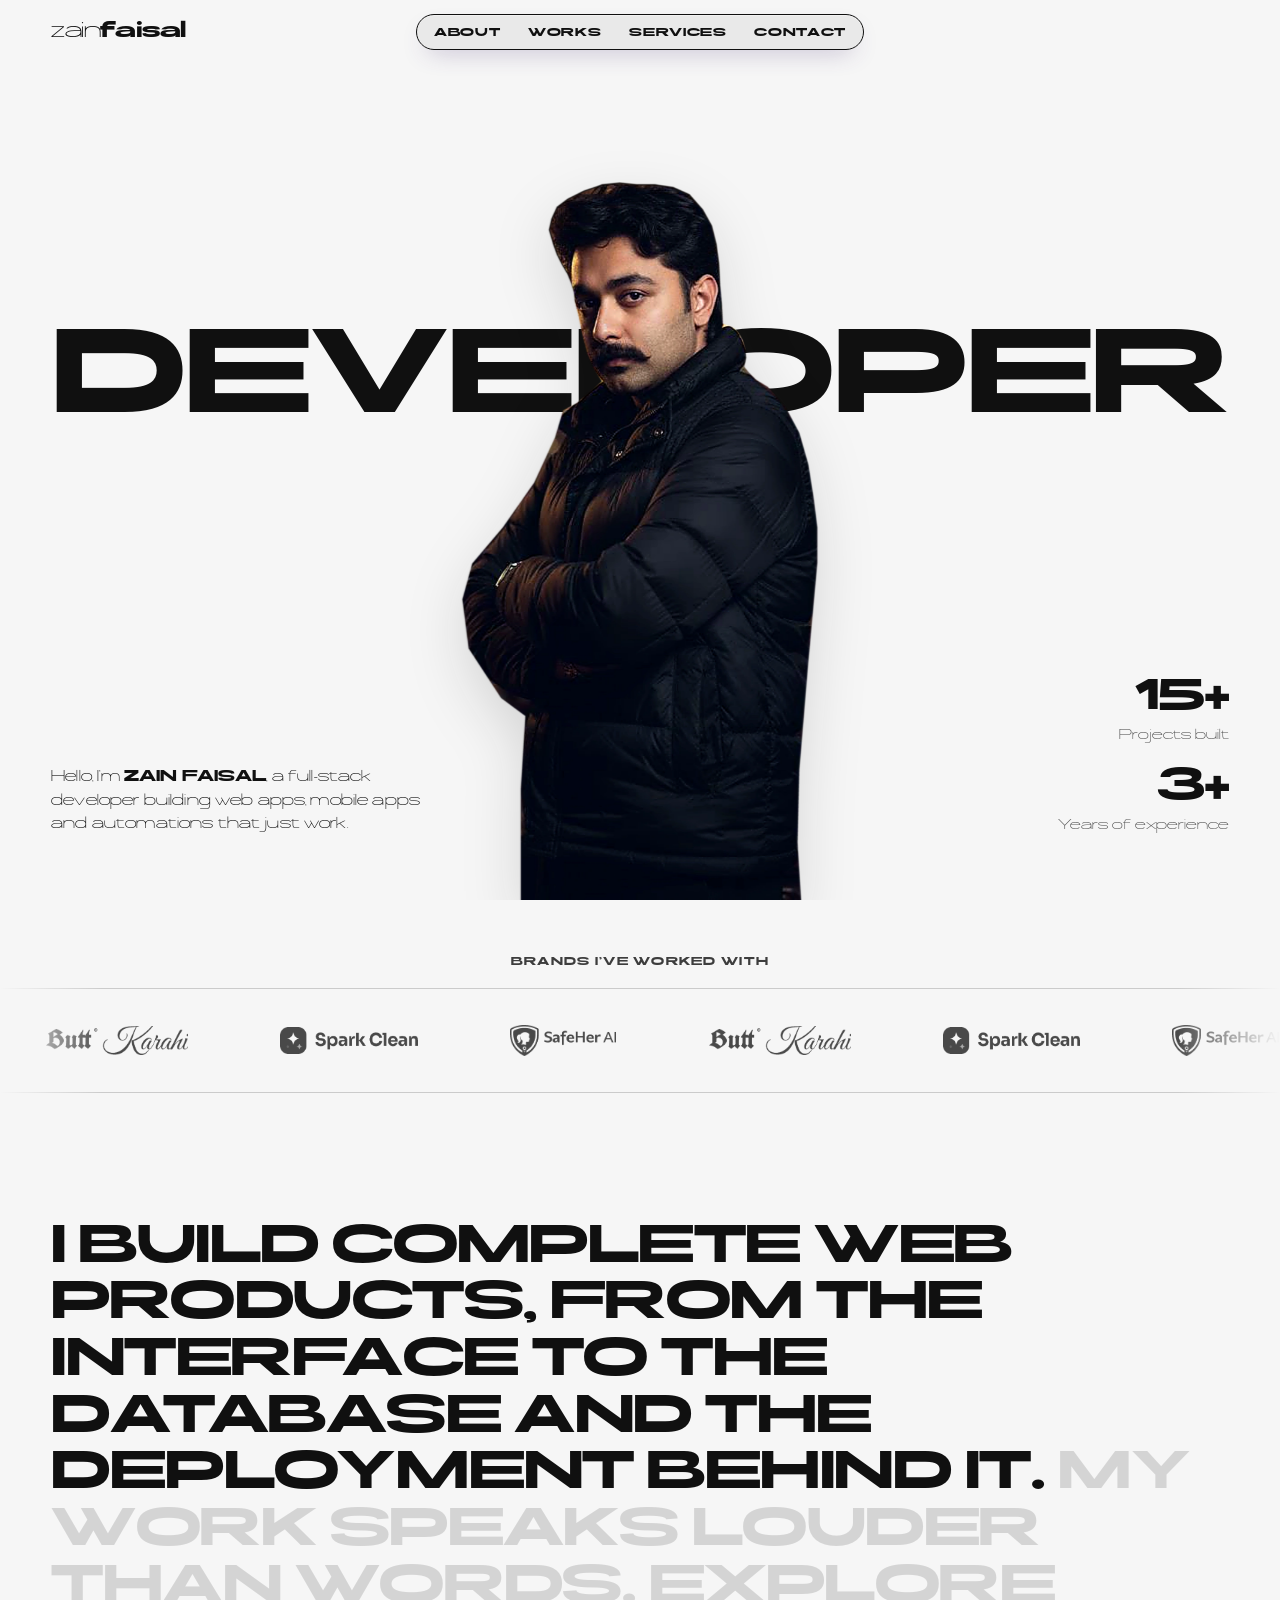
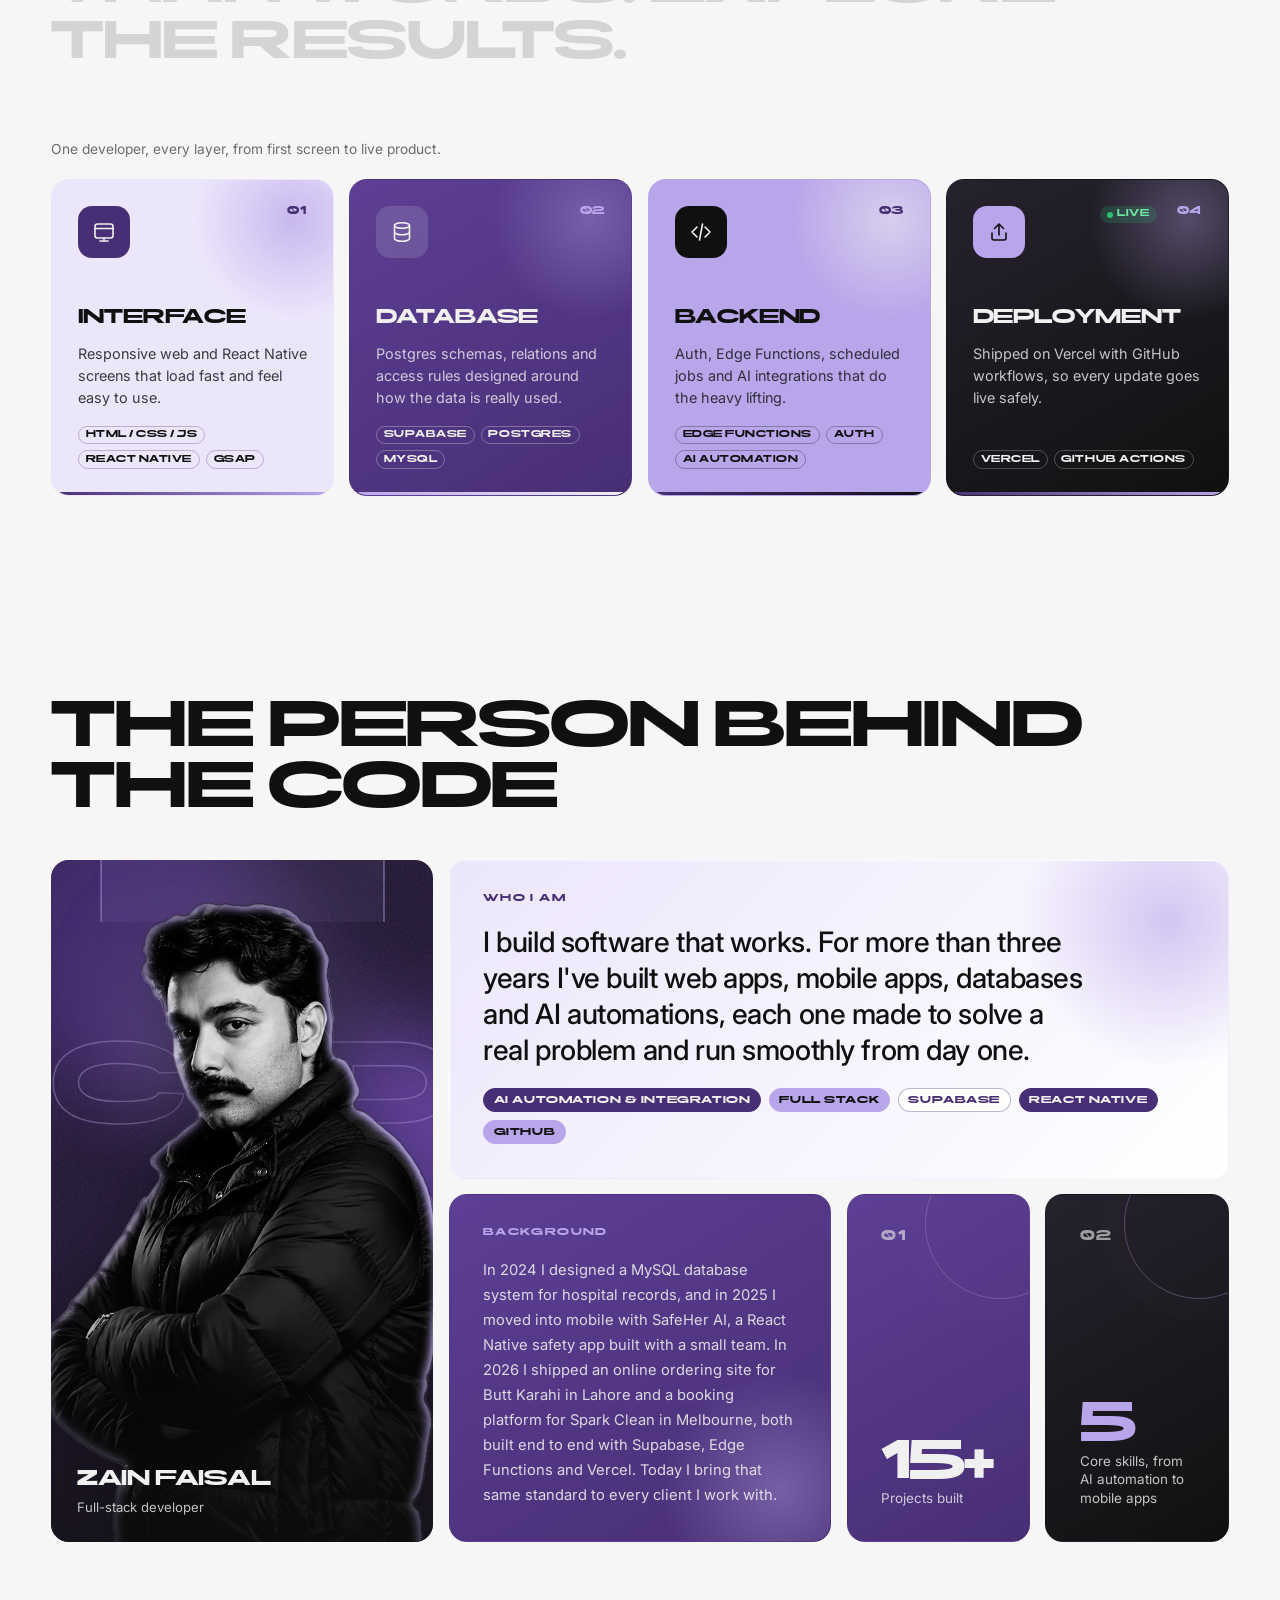
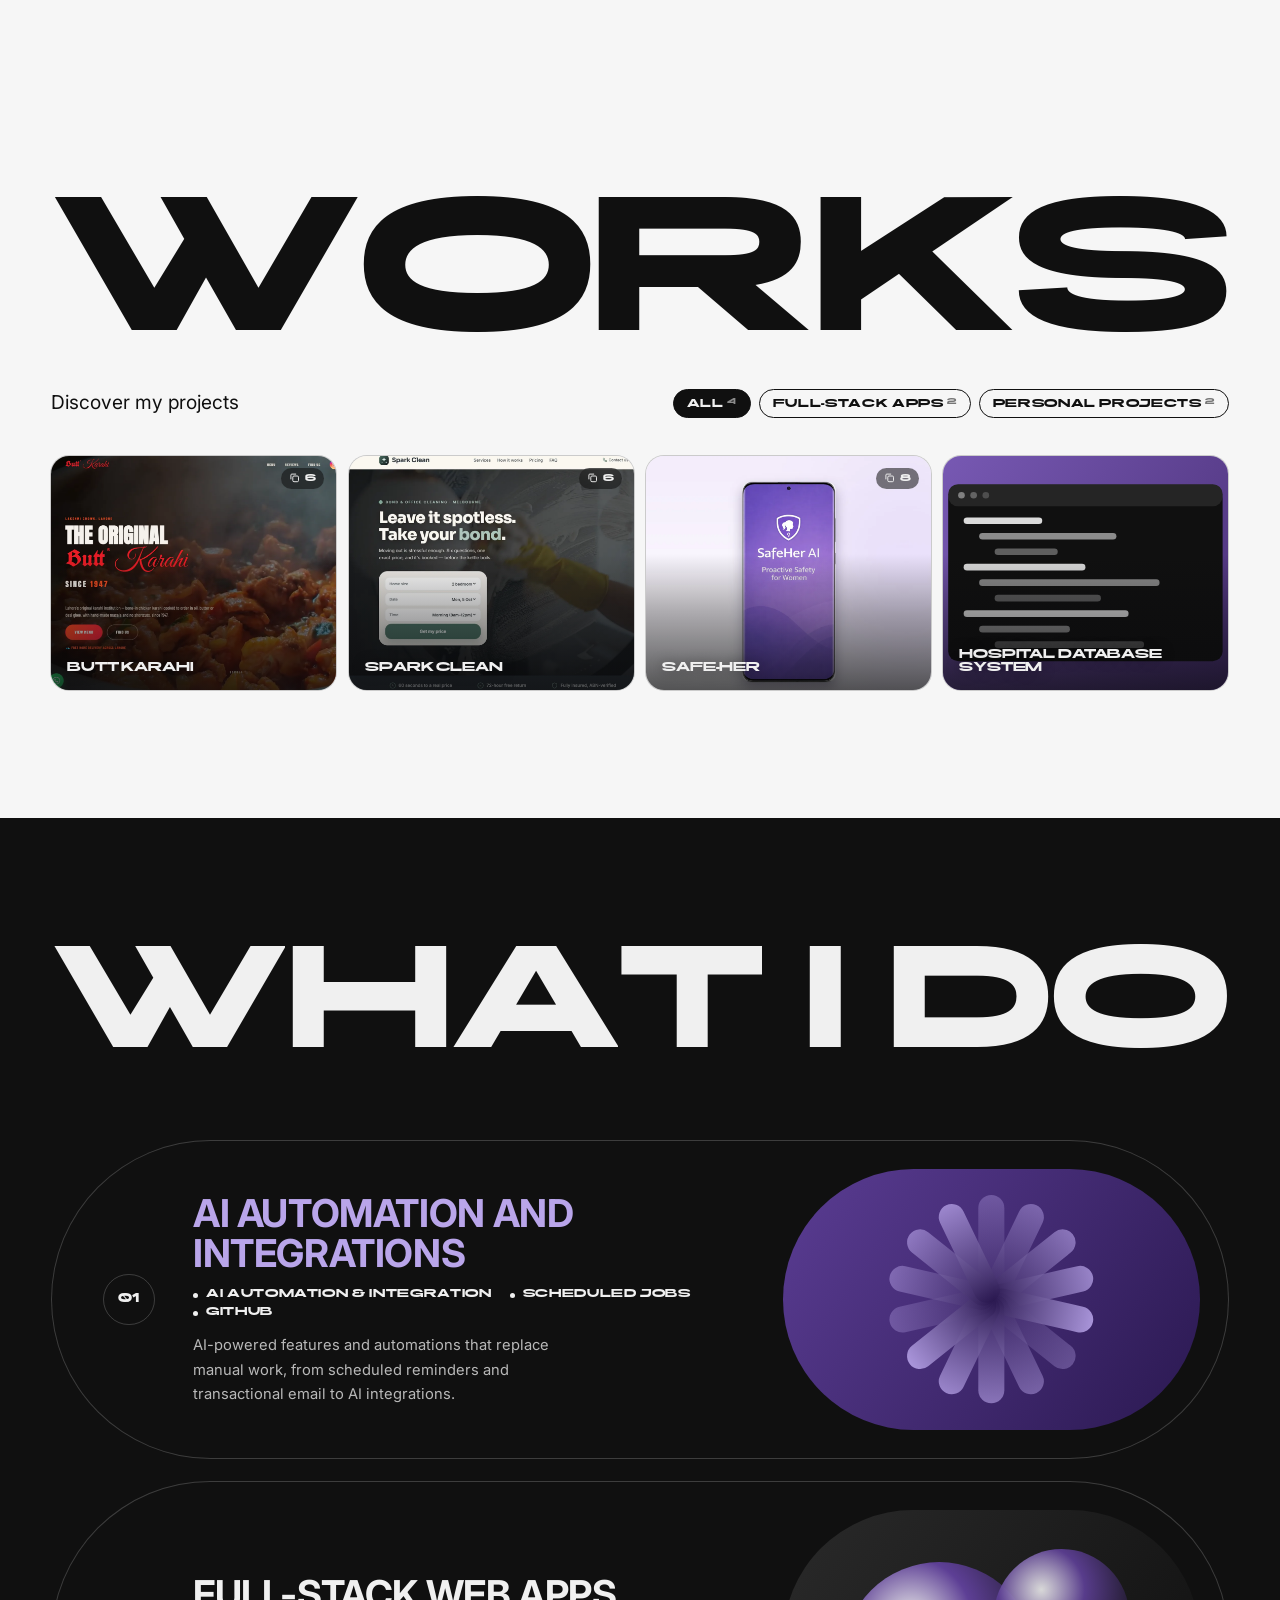
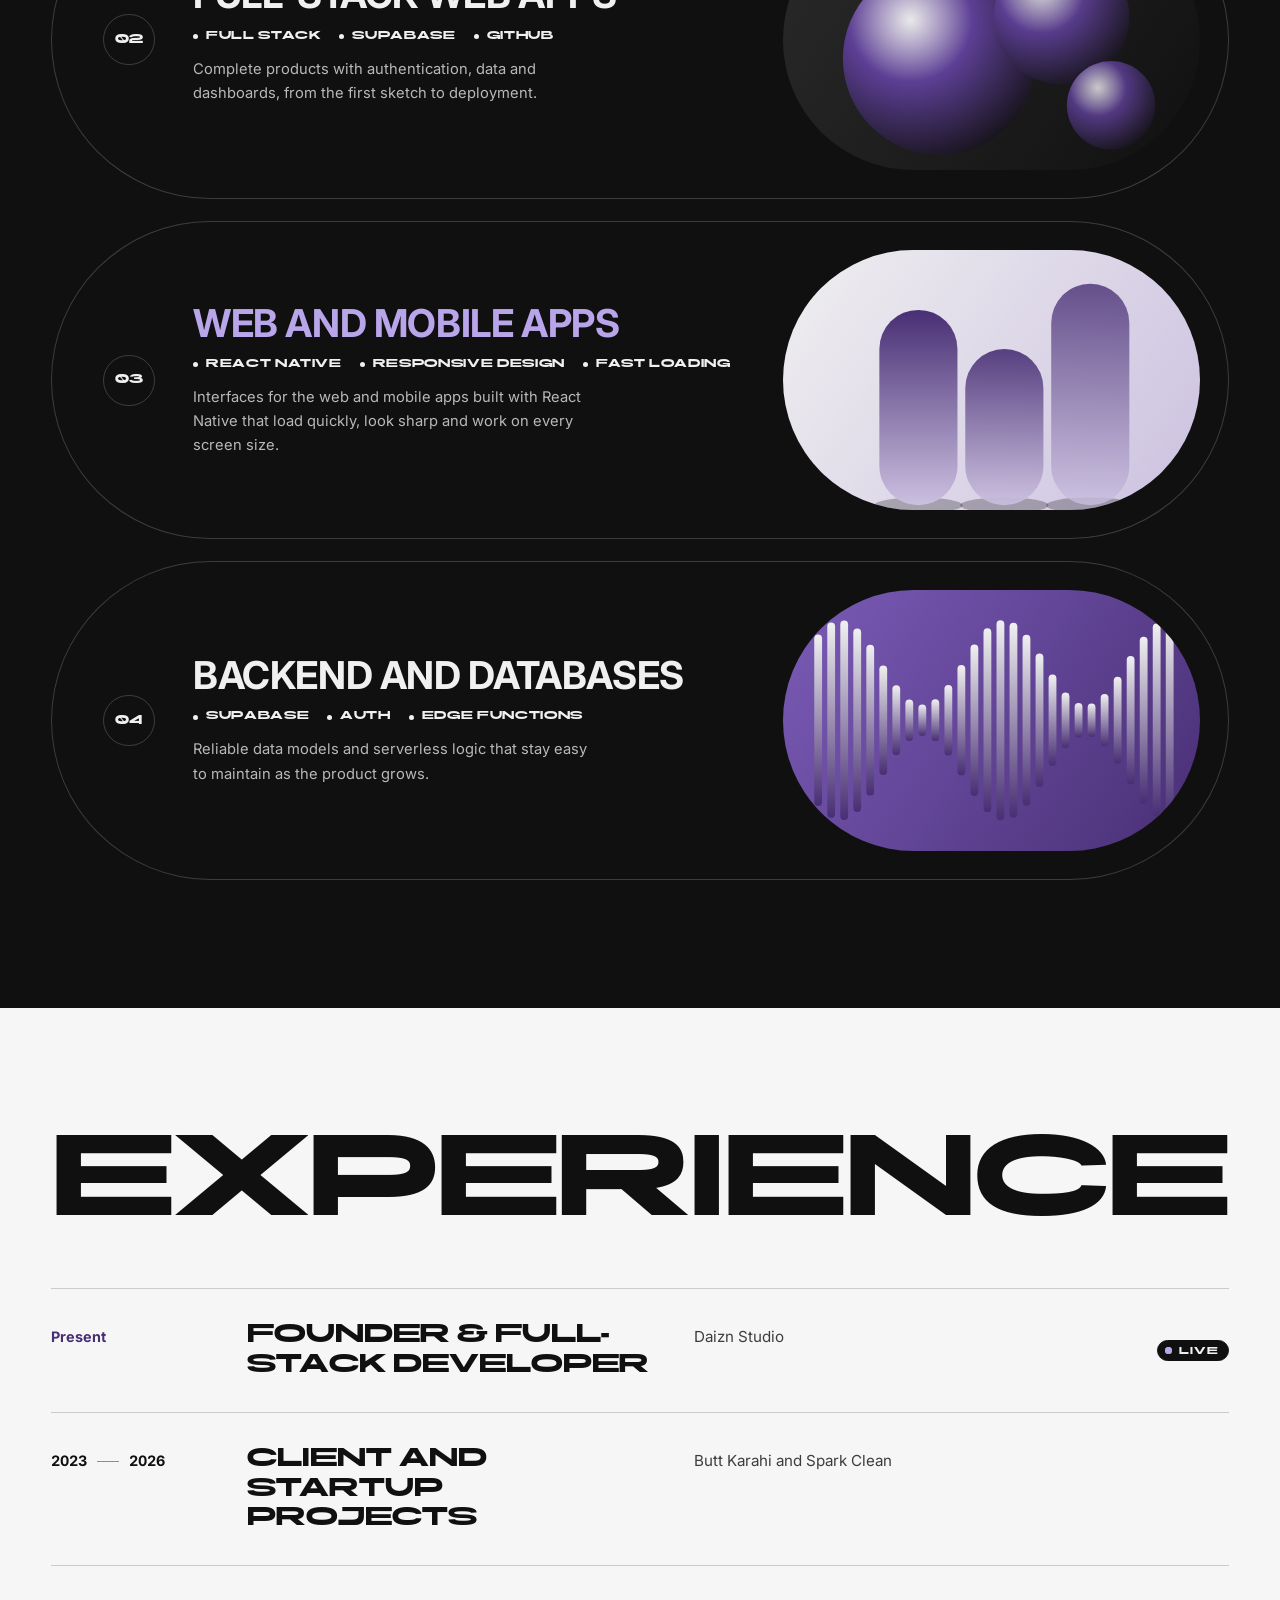
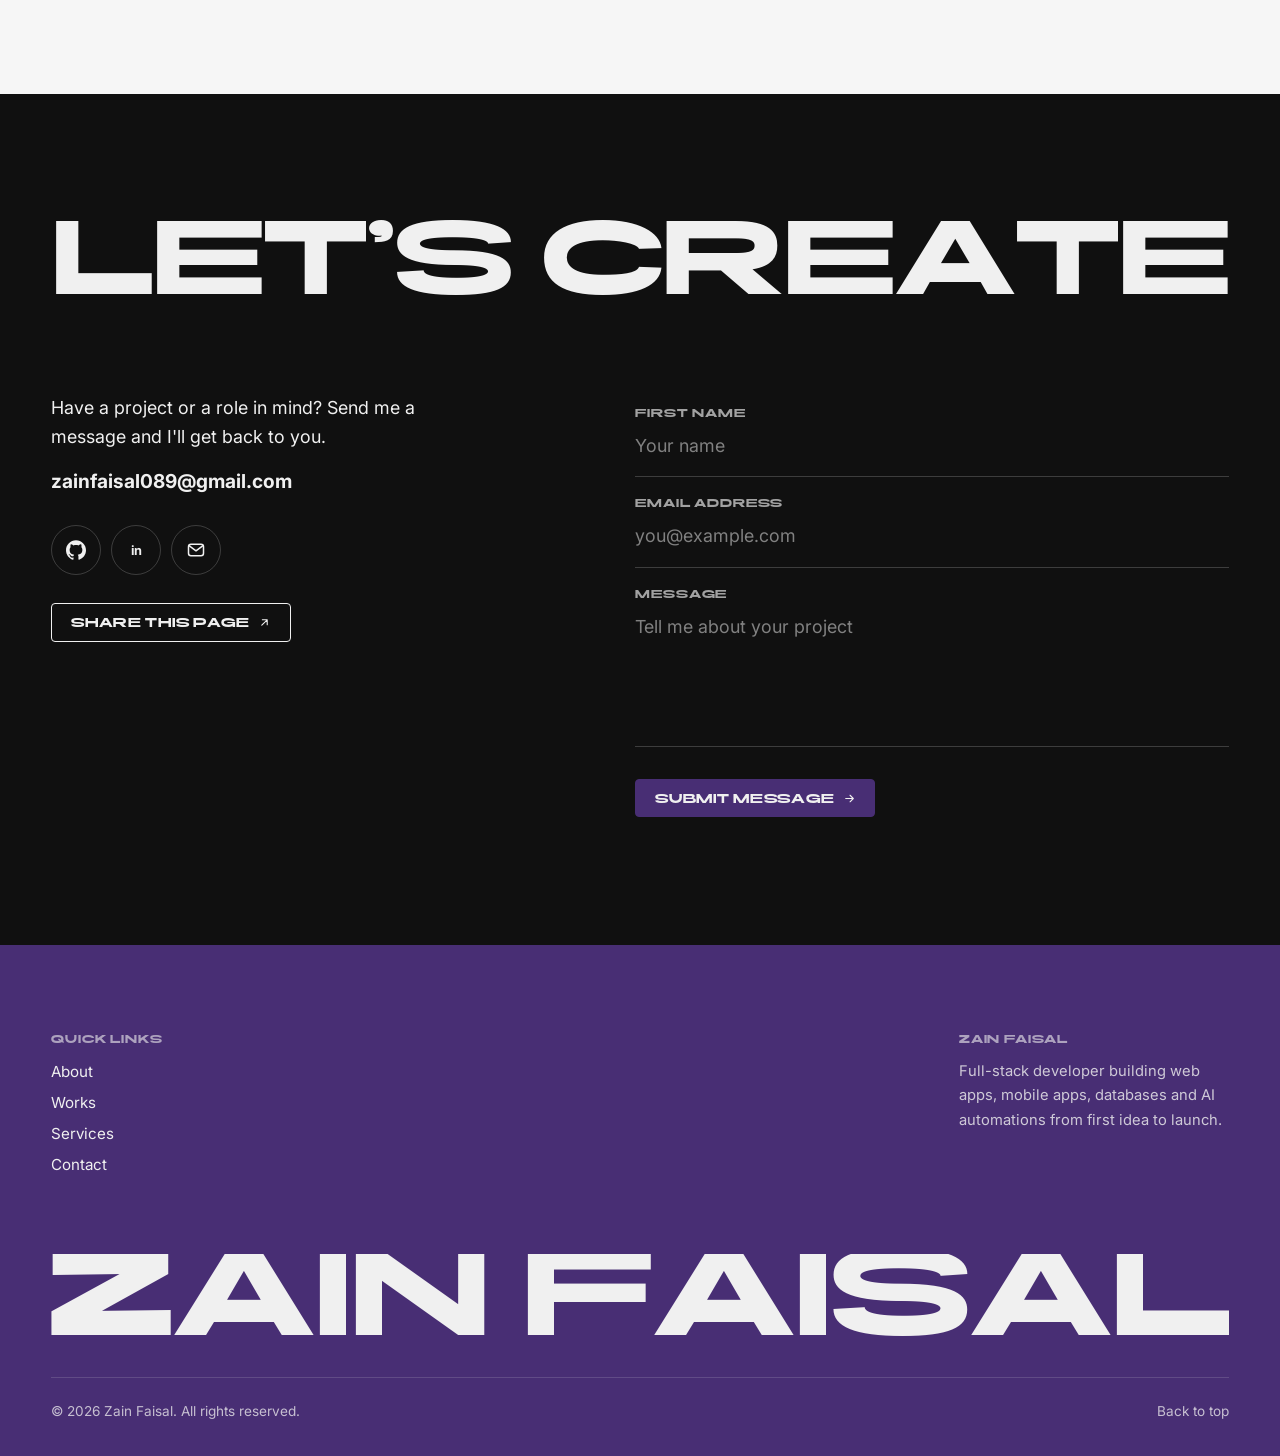
==== commit e23213d9: "Point butt-karahi and spark-clean live links to GitHub Pages Co-Authored-By: Claude Opus 5.5 <norepl" ====
--- a/zain-faisal/index.html
+++ b/zain-faisal/index.html
@@ -1656,8 +1656,8 @@
     title: "Works", lead: "Discover my projects",
     filters: ["Full-stack apps", "Personal projects"],
     items: [
-      { t: "BUTT KARAHI", cat: "Full-stack apps", year: "2026", kind: "shop", s: "Online ordering website and admin dashboard for a Lahore restaurant.", tags: ["HTML", "CSS", "JavaScript", "Supabase", "GSAP"], feats: ["Customer ordering flow with cash-on-delivery checkout", "Owner dashboard to add, edit and remove menu items and track orders", "Postgres schema with Supabase Auth protecting admin-only actions", "Animation-driven frontend that stays fast and mobile-friendly"], live: "https://butt-karahi-lahore.netlify.app", liveLabel: "Visit live site", cover: "assets/work/butt-karahi/thumb.webp", gallery: [["assets/work/butt-karahi/01.webp", 1440, 900], ["assets/work/butt-karahi/02.webp", 1440, 900], ["assets/work/butt-karahi/03.webp", 1440, 900], ["assets/work/butt-karahi/04.webp", 1440, 900], ["assets/work/butt-karahi/05.webp", 1440, 900], ["assets/work/butt-karahi/06.webp", 600, 1298]] },
-      { t: "SPARK CLEAN", cat: "Full-stack apps", year: "2026", kind: "dash", s: "Booking platform for a residential and commercial cleaning service in Melbourne, Australia.", tags: ["Supabase", "Edge Functions", "Vercel", "GitHub Actions", "Resend"], feats: ["Serverless booking workflow: availability, payments and job photos", "Admin dashboard for bookings, subcontractor assignment and job status", "Automated email reminders on a scheduled GitHub Actions cron job", "Deployed on Vercel with a private GitHub repository"], live: "https://spark-clean-melbourne.netlify.app", liveLabel: "Visit live site", cover: "assets/work/spark-clean/thumb.webp", gallery: [["assets/work/spark-clean/01.webp", 1440, 900], ["assets/work/spark-clean/02.webp", 1440, 900], ["assets/work/spark-clean/03.webp", 1440, 900], ["assets/work/spark-clean/04.webp", 1440, 900], ["assets/work/spark-clean/05.webp", 1440, 900], ["assets/work/spark-clean/06.webp", 600, 1298]] },
+      { t: "BUTT KARAHI", cat: "Full-stack apps", year: "2026", kind: "shop", s: "Online ordering website and admin dashboard for a Lahore restaurant.", tags: ["HTML", "CSS", "JavaScript", "Supabase", "GSAP"], feats: ["Customer ordering flow with cash-on-delivery checkout", "Owner dashboard to add, edit and remove menu items and track orders", "Postgres schema with Supabase Auth protecting admin-only actions", "Animation-driven frontend that stays fast and mobile-friendly"], live: "https://daizn-studio.github.io/butt-karahi/", liveLabel: "Visit live site", cover: "assets/work/butt-karahi/thumb.webp", gallery: [["assets/work/butt-karahi/01.webp", 1440, 900], ["assets/work/butt-karahi/02.webp", 1440, 900], ["assets/work/butt-karahi/03.webp", 1440, 900], ["assets/work/butt-karahi/04.webp", 1440, 900], ["assets/work/butt-karahi/05.webp", 1440, 900], ["assets/work/butt-karahi/06.webp", 600, 1298]] },
+      { t: "SPARK CLEAN", cat: "Full-stack apps", year: "2026", kind: "dash", s: "Booking platform for a residential and commercial cleaning service in Melbourne, Australia.", tags: ["Supabase", "Edge Functions", "Vercel", "GitHub Actions", "Resend"], feats: ["Serverless booking workflow: availability, payments and job photos", "Admin dashboard for bookings, subcontractor assignment and job status", "Automated email reminders on a scheduled GitHub Actions cron job", "Deployed on Vercel with a private GitHub repository"], live: "https://daizn-studio.github.io/spark-clean/", liveLabel: "Visit live site", cover: "assets/work/spark-clean/thumb.webp", gallery: [["assets/work/spark-clean/01.webp", 1440, 900], ["assets/work/spark-clean/02.webp", 1440, 900], ["assets/work/spark-clean/03.webp", 1440, 900], ["assets/work/spark-clean/04.webp", 1440, 900], ["assets/work/spark-clean/05.webp", 1440, 900], ["assets/work/spark-clean/06.webp", 600, 1298]] },
       { t: "SAFE-HER", cat: "Personal projects", year: "2025", kind: "mobile", s: "Personal-safety mobile app for women travelling alone, built as a team project with React Native and Expo.", tags: ["React Native", "Expo", "Firebase", "Gemini AI", "Google Maps"], feats: ["One-tap SOS by tap, shake or voice, sending guardians an SMS with live location", "Live travel monitoring and an AI route safety score grounded in Google Maps data", "Evidence recording with a stealth black-screen mode, uploaded to the cloud", "Guardian pairing, plus a community danger heatmap built from incident reports"], live: "https://safeher-app-demo.netlify.app", liveLabel: "Watch app demo", cover: "assets/work/safe-her/thumb.webp", gallery: [["assets/work/safe-her/01.webp", 1440, 810], ["assets/work/safe-her/02.webp", 1440, 810], ["assets/work/safe-her/03.webp", 1440, 810], ["assets/work/safe-her/04.webp", 1440, 810], ["assets/work/safe-her/05.webp", 1440, 810], ["assets/work/safe-her/06.webp", 1440, 810], ["assets/work/safe-her/07.webp", 1440, 810], ["assets/work/safe-her/08.webp", 1440, 810]] },
       { t: "Hospital database system", cat: "Personal projects", year: "2024", kind: "code", s: "MySQL database for patient, staff and record management.", tags: ["MySQL", "Database design"], feats: ["Patient, staff and record management", "Relational schema with data integrity"] }
     ]
